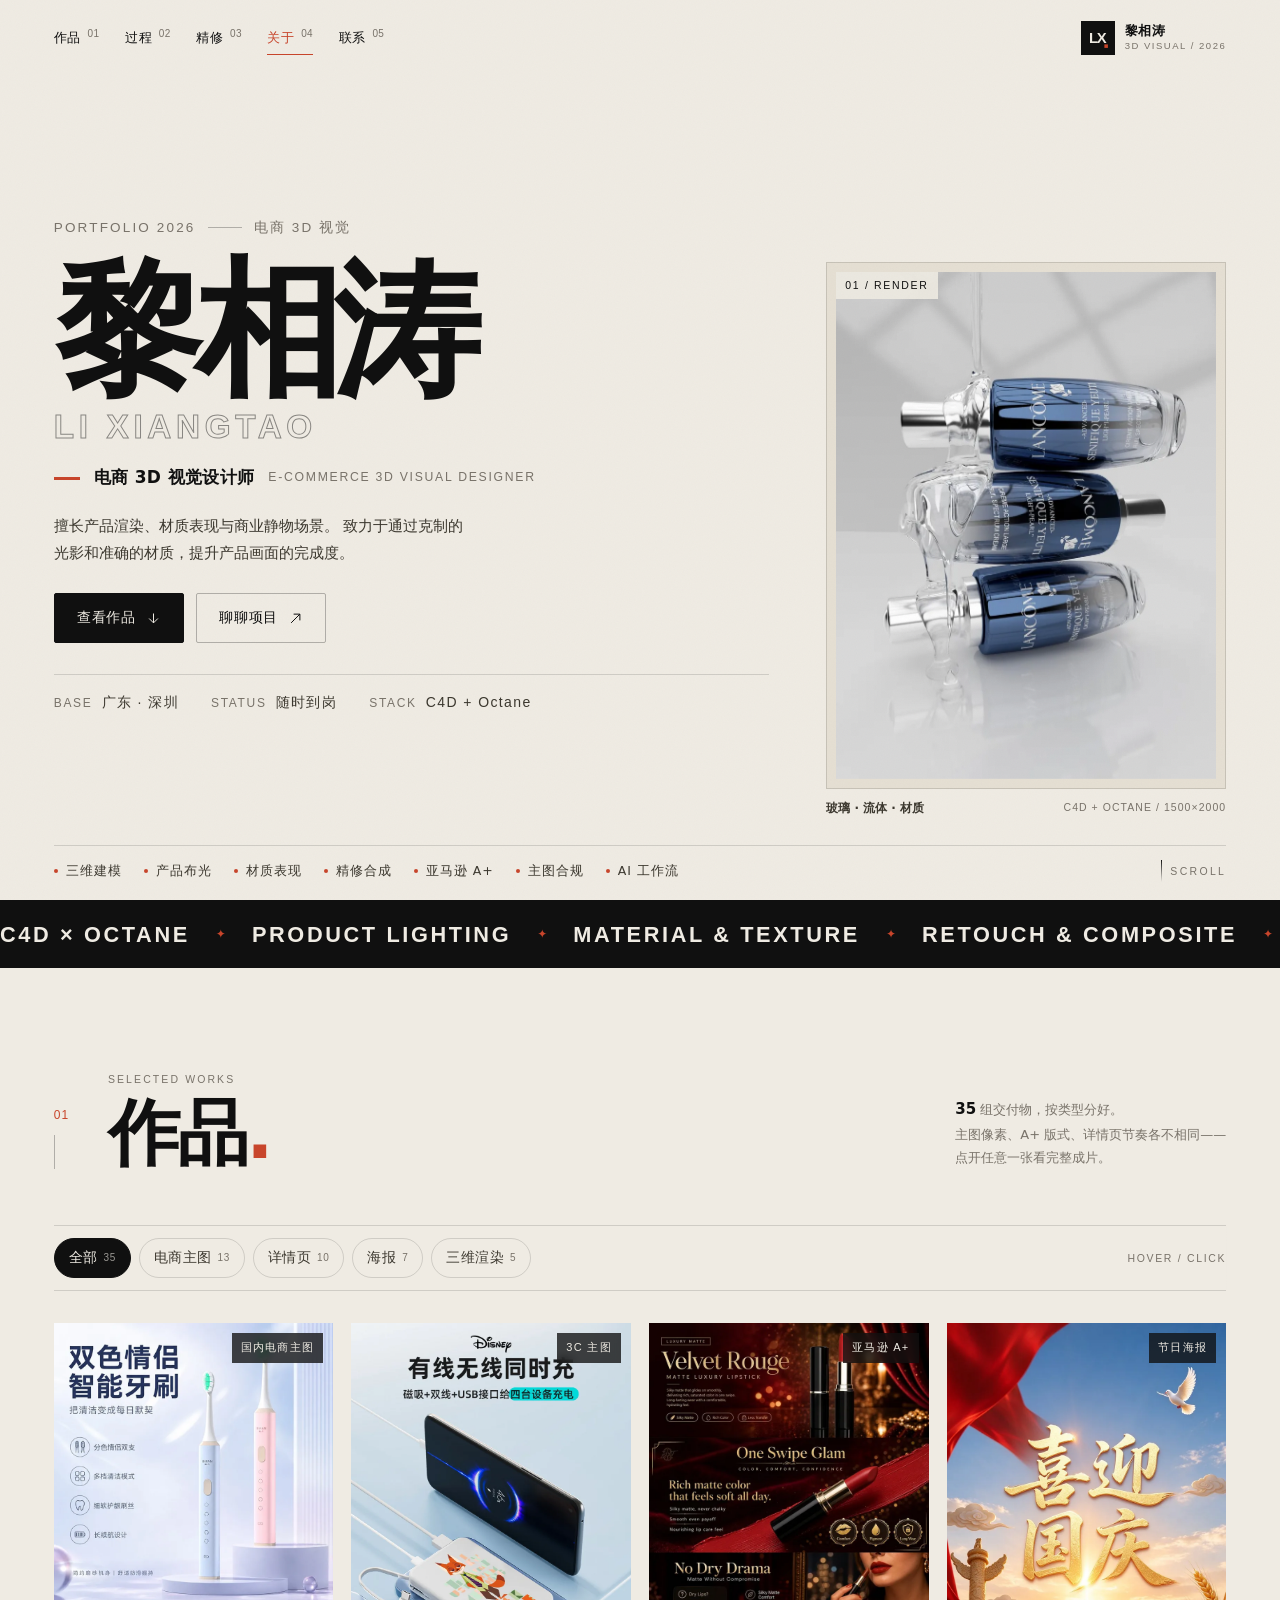
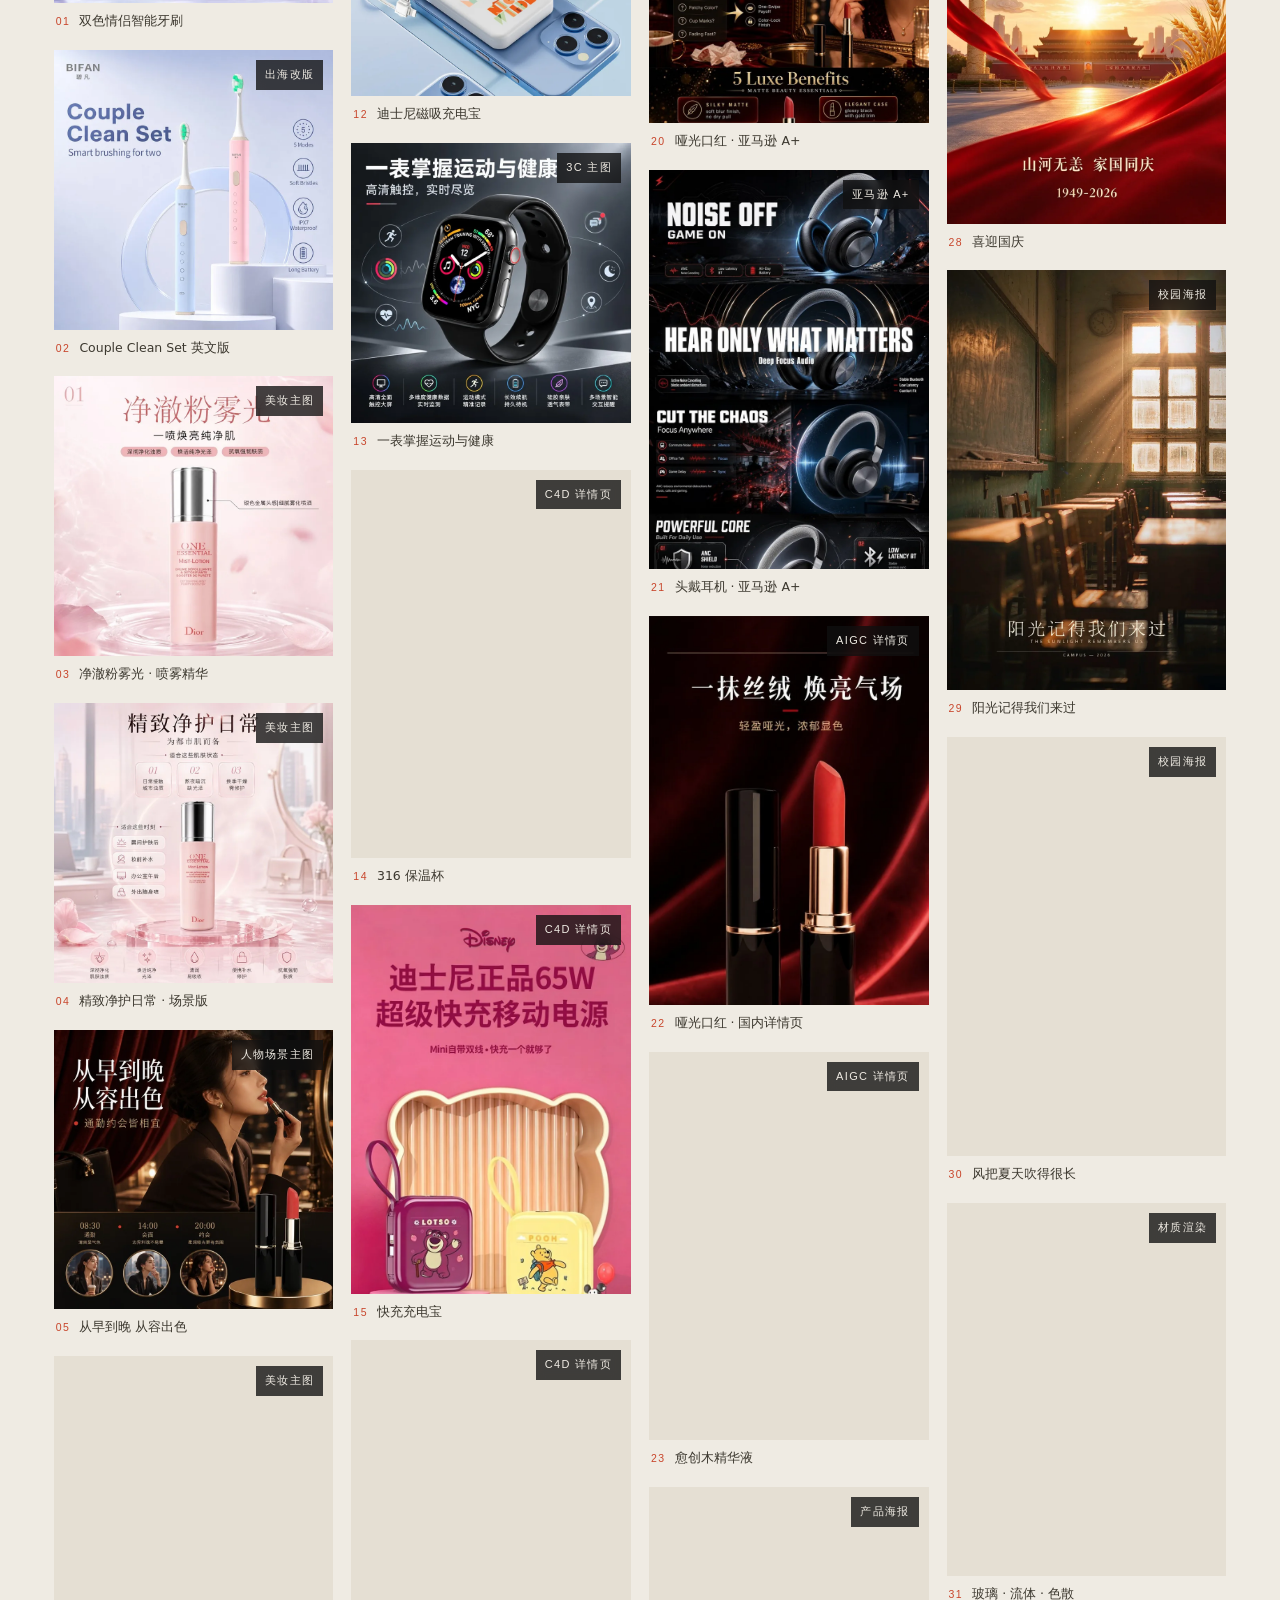
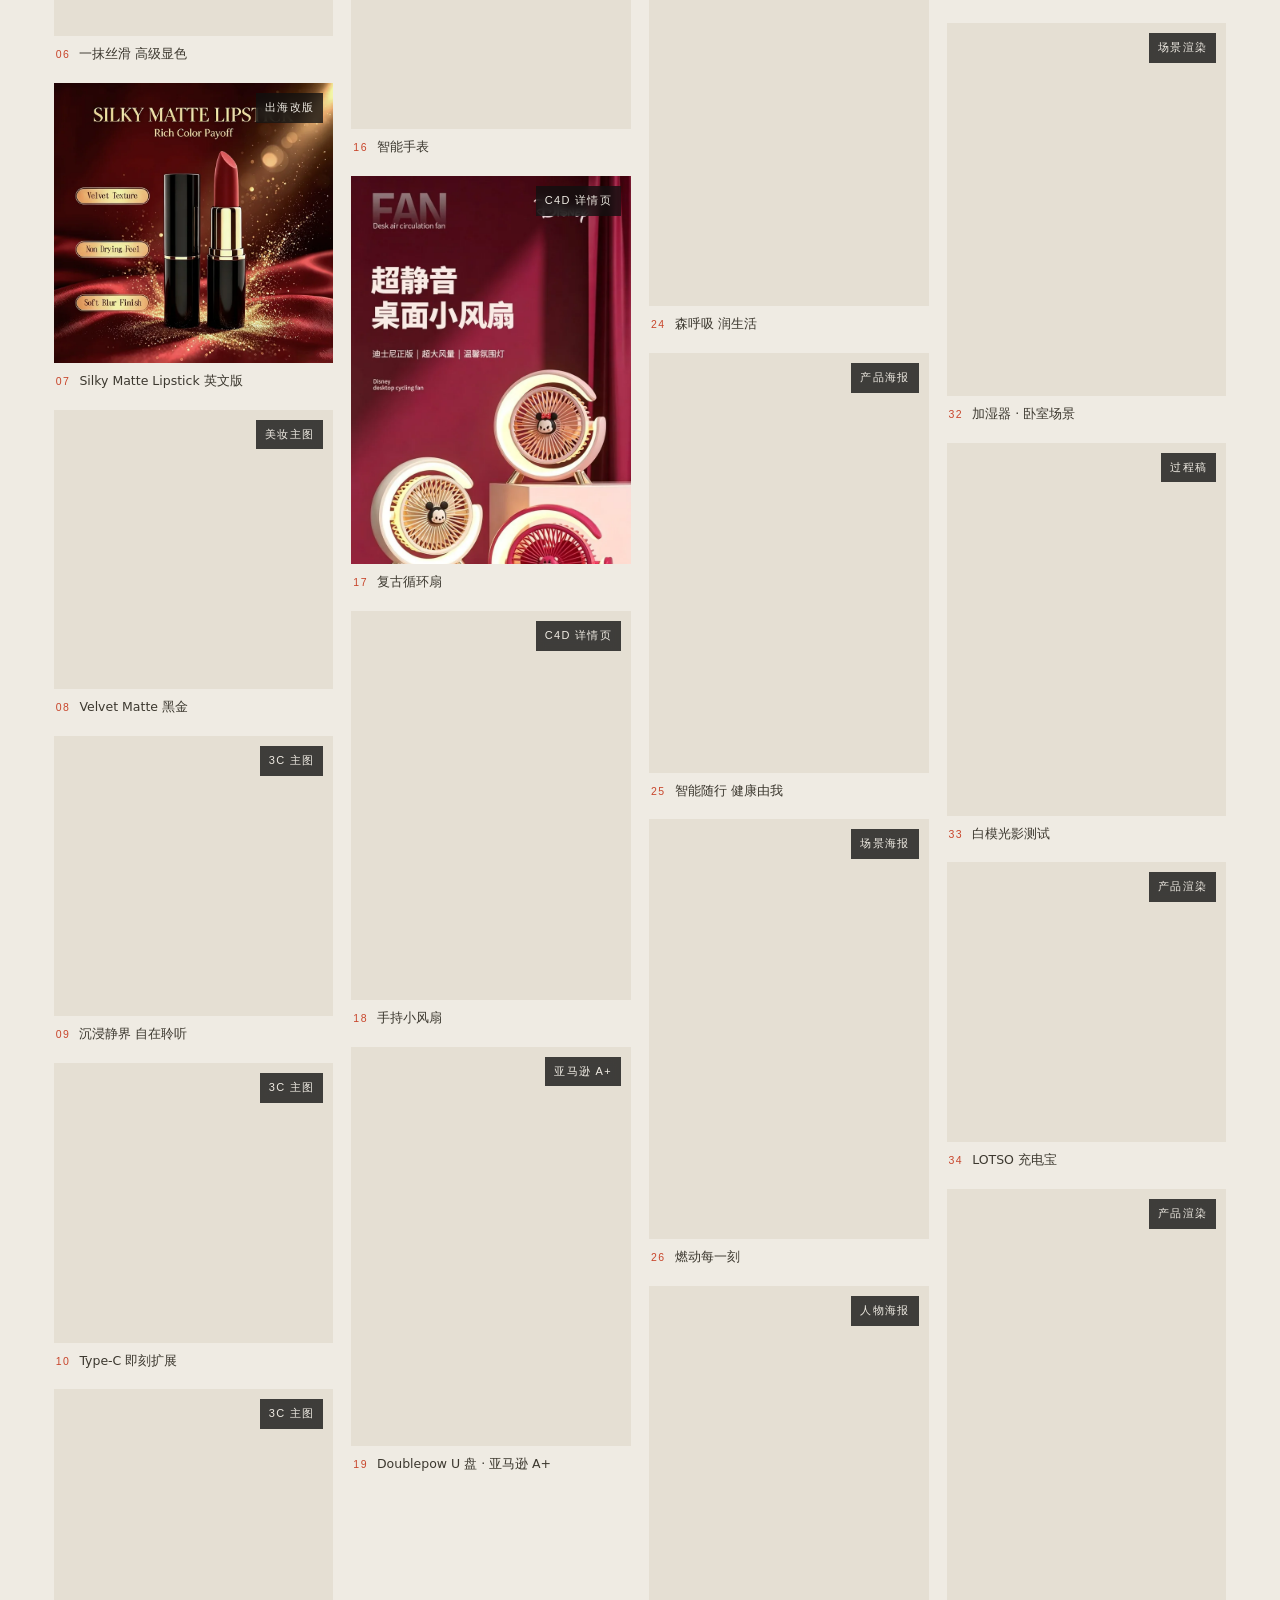
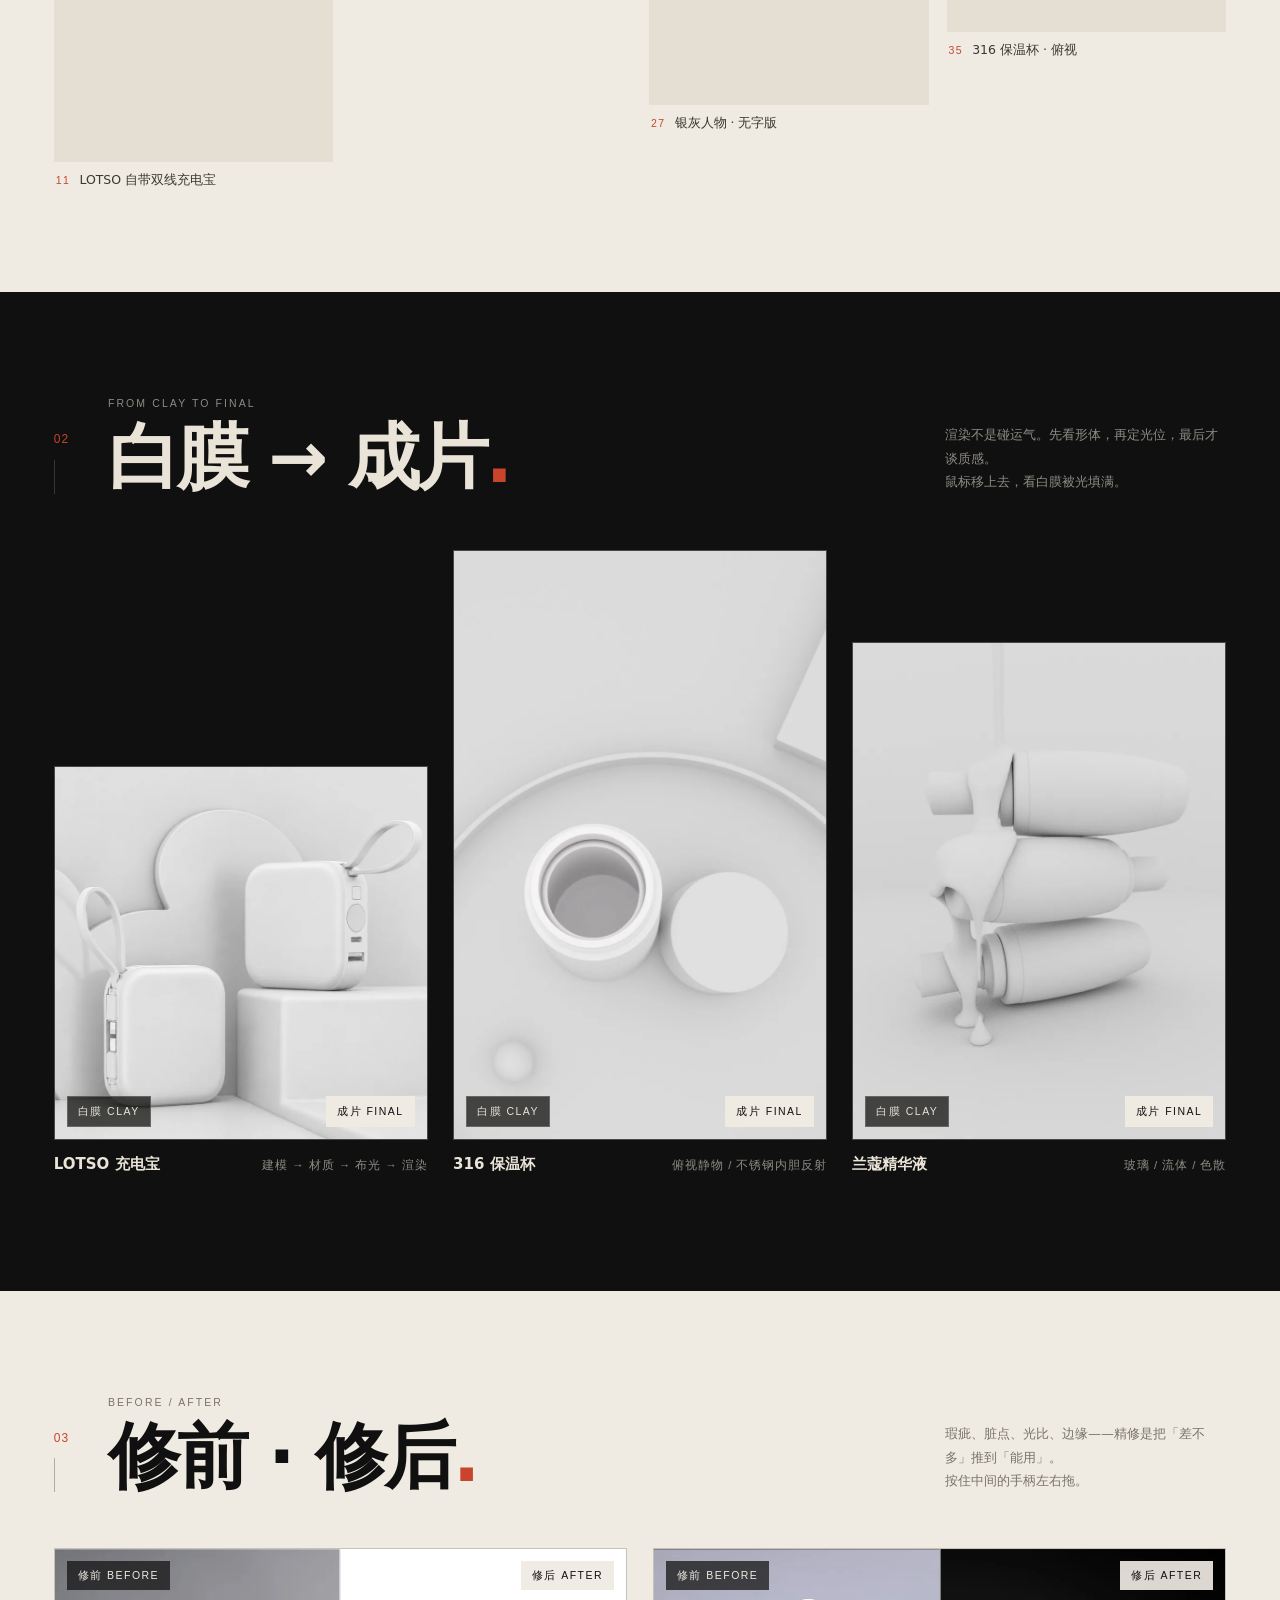
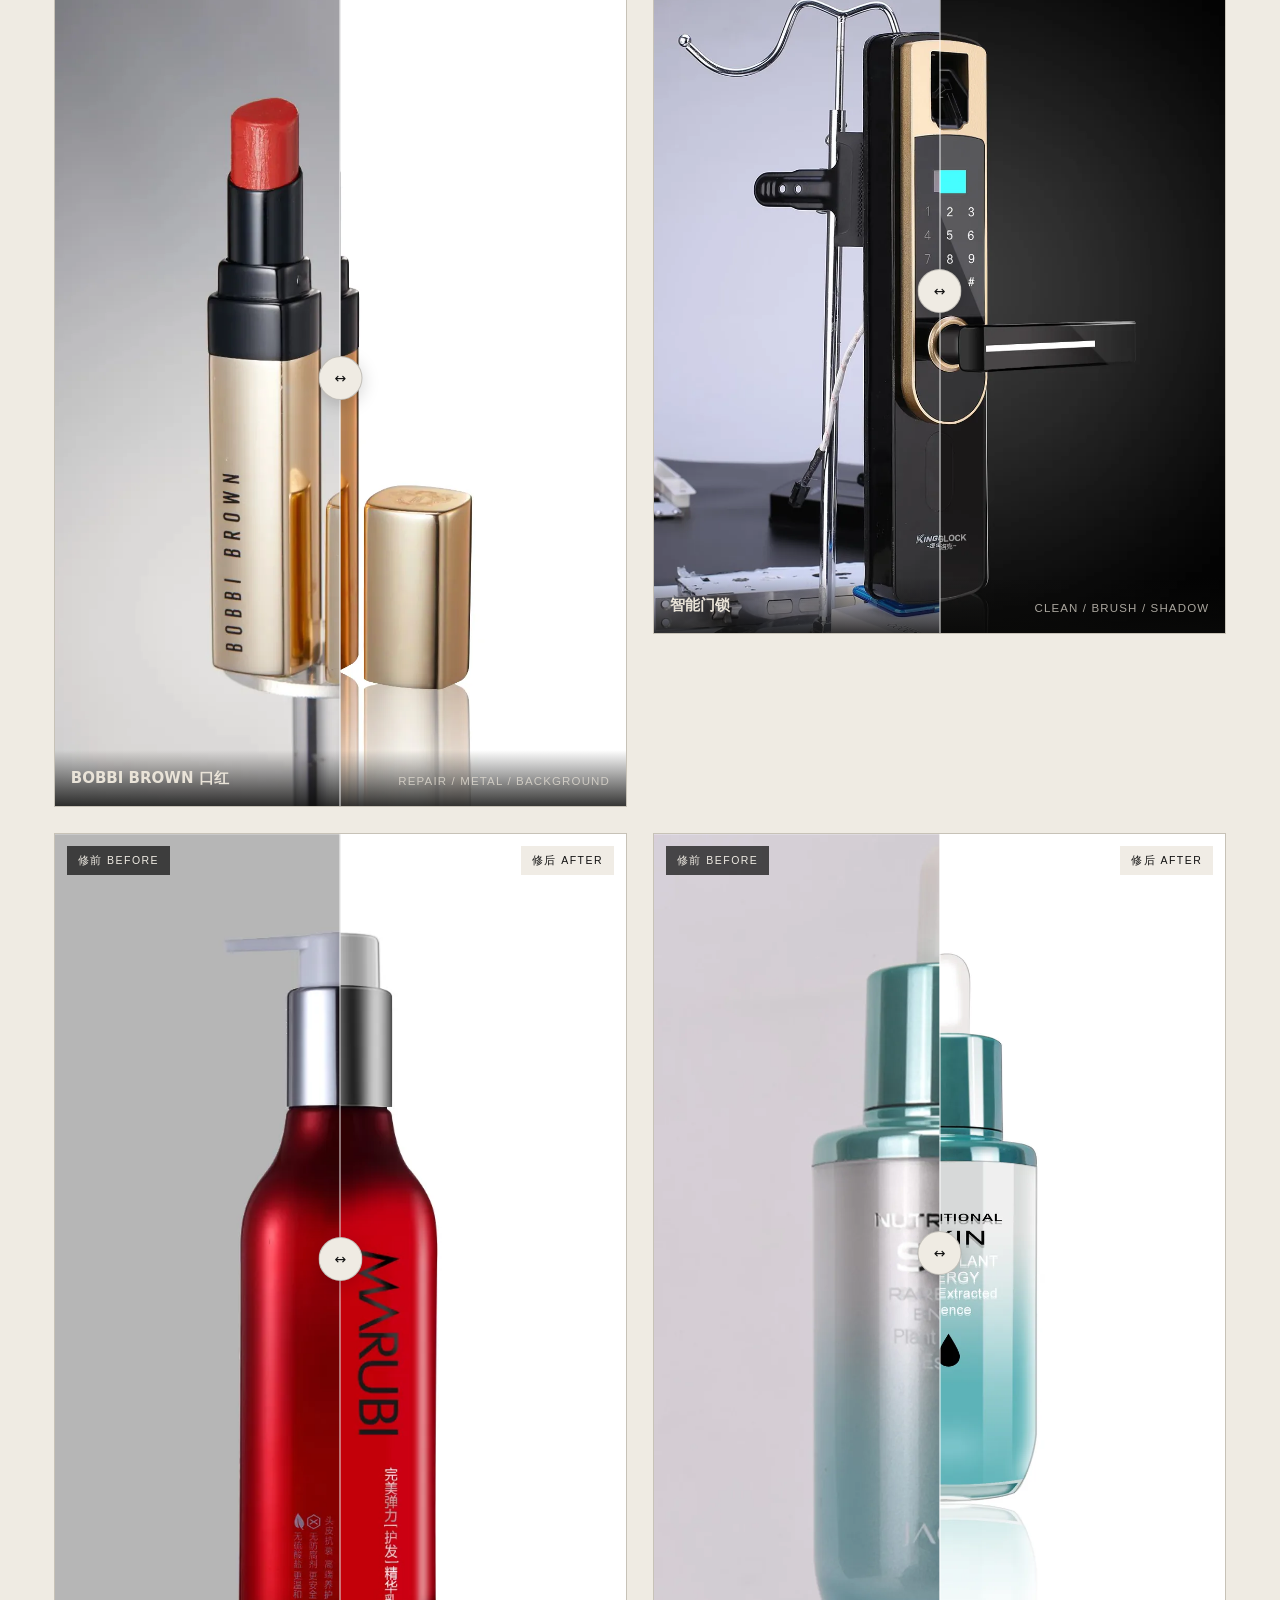
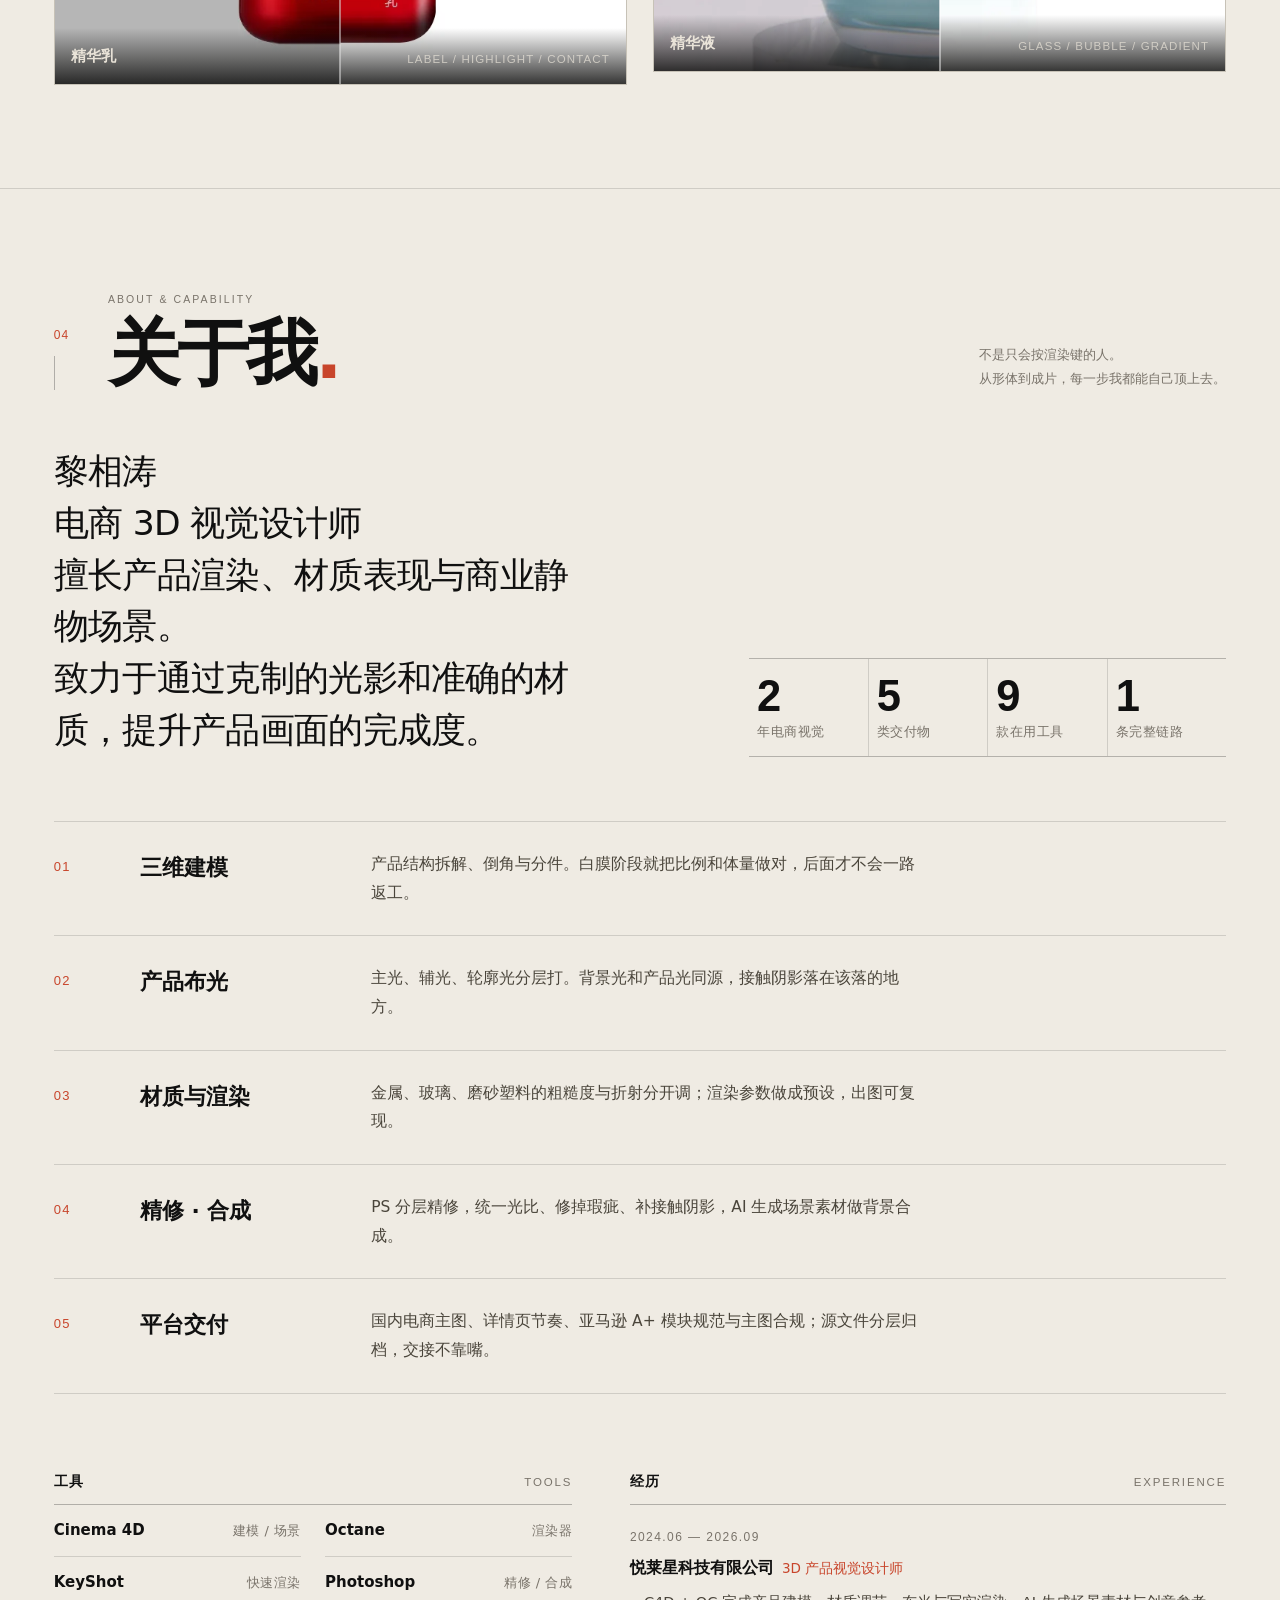
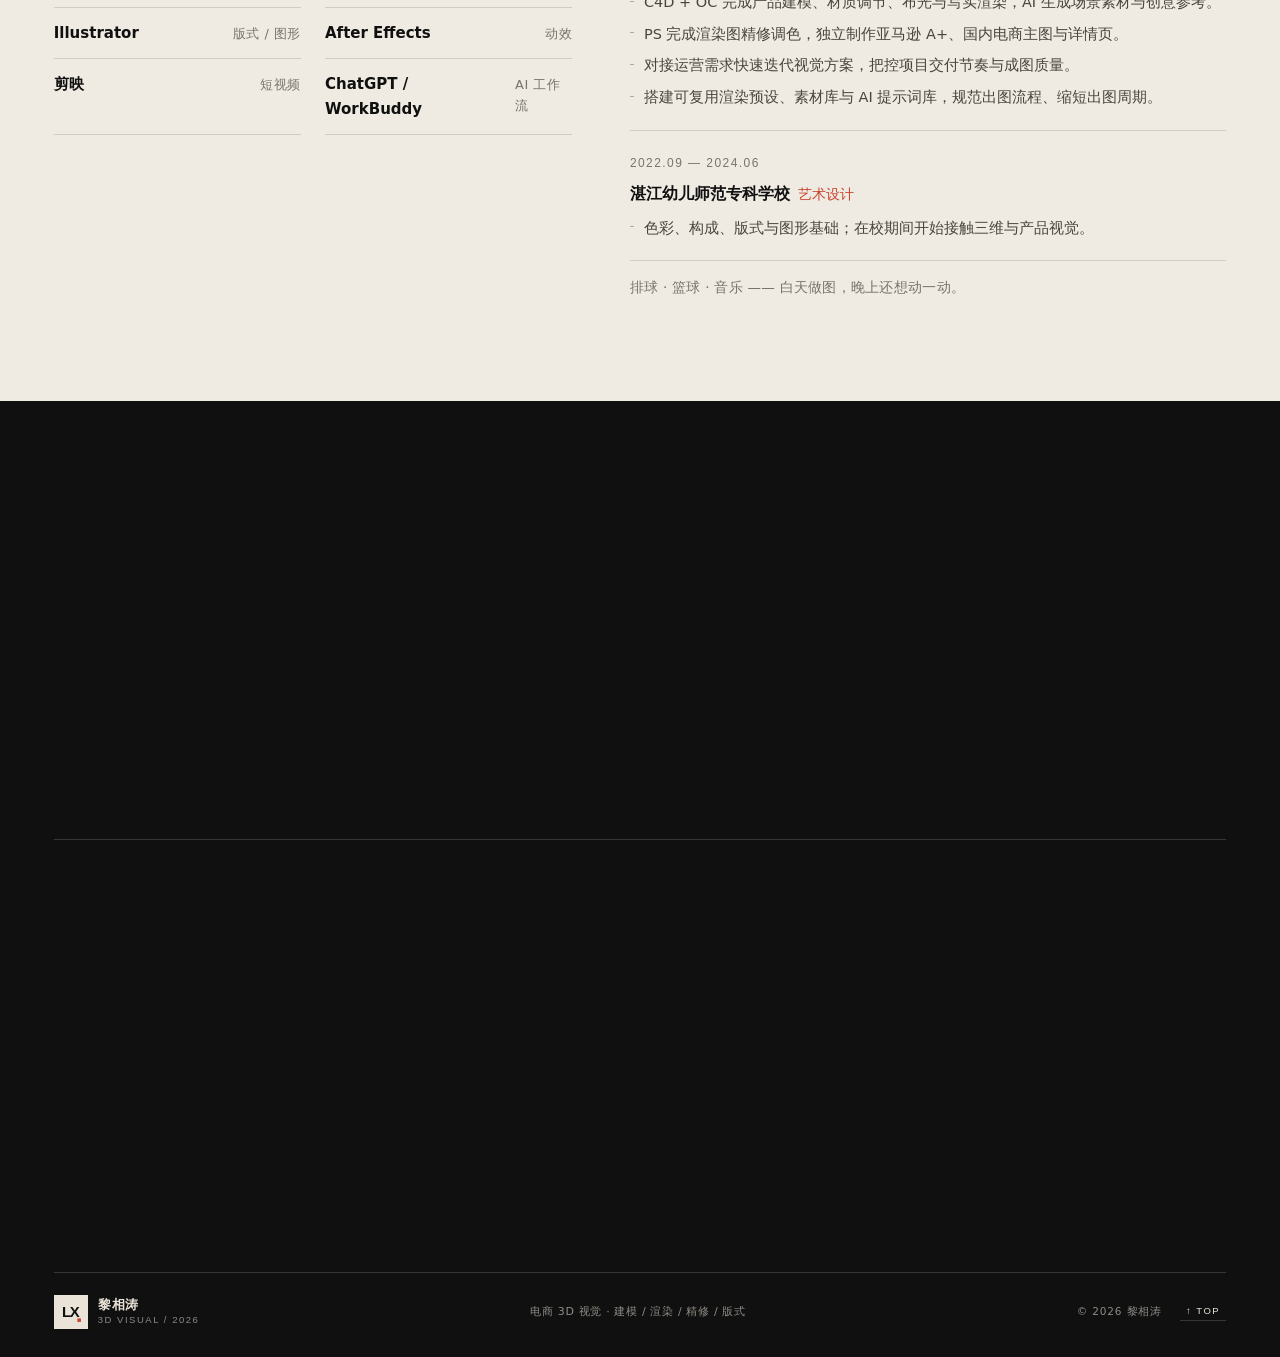
==== 网站制作/index.html @ 4a5f92aa "revert: 取消封面页，作品集回到站点根目录 - docs/works/* 还原为 docs 根（index.html + assets/css|js|img），删除封面 React 产物 - 导" ====
<!DOCTYPE html>
<html lang="zh-CN">
<head>
<meta charset="UTF-8">
<meta name="viewport" content="width=device-width, initial-scale=1">
<title>黎相涛 · 电商 3D 视觉设计师｜作品集 2026</title>
<meta name="description" content="黎相涛，电商 3D 视觉设计师。2 年电商视觉实操经验，C4D + Octane 建模、布光、材质、渲染，PS 精修合成，主图 / 详情页 / 亚马逊 A+ 全流程交付。">
<meta name="theme-color" content="#EFEBE3">
<meta property="og:title" content="黎相涛 · 电商 3D 视觉设计师">
<meta property="og:description" content="建模 · 布光 · 材质 · 渲染 · 精修 · 版式，一个人跑完整条链路。">
<meta property="og:type" content="website">
<link rel="icon" href="data:image/svg+xml,%3Csvg xmlns='http://www.w3.org/2000/svg' viewBox='0 0 64 64'%3E%3Crect width='64' height='64' fill='%23101010'/%3E%3Ctext x='32' y='43' font-family='Arial,sans-serif' font-size='27' font-weight='bold' fill='%23EFEBE3' text-anchor='middle' letter-spacing='-2'%3ELX%3C/text%3E%3Crect x='45' y='45' width='7' height='7' fill='%23C8452B'/%3E%3C/svg%3E">
<link rel="preload" as="image" href="assets/img/render-lancome.webp" fetchpriority="high">
<link rel="stylesheet" href="assets/css/style.css?v=8">
</head>
<body>

<!-- 载入 -->
<div class="loader" id="loader" aria-hidden="true">
  <div class="loader__inner">
    <span class="loader__name">黎相涛<span class="dot">.</span></span>
    <span class="loader__num" id="loaderNum">00</span>
  </div>
  <div class="loader__bar"><i id="loaderBar"></i></div>
</div>

<div class="grain" aria-hidden="true"></div>
<div class="progress" aria-hidden="true"><i id="progressBar"></i></div>
<div class="cursor" id="cursor" aria-hidden="true">
  <div class="cursor__ring" id="cursorRing"><span class="cursor__label" id="cursorLabel"></span></div>
  <div class="cursor__dot" id="cursorDot"></div>
</div>

<a class="skip" href="#works">跳到作品</a>

<!-- 页头：左导航，右 Logo -->
<header class="head" id="head">
  <nav class="head__nav" aria-label="主导航">
    <a href="#works" data-nav>作品 <sup>01</sup></a>
    <a href="#process" data-nav>过程 <sup>02</sup></a>
    <a href="#retouch" data-nav>精修 <sup>03</sup></a>
    <a href="#about" data-nav>关于 <sup>04</sup></a>
    <a href="#contact" data-nav>联系 <sup>05</sup></a>
  </nav>

  <a class="logo" href="#top" aria-label="黎相涛 作品集 首页">
    <span class="logo__mark" aria-hidden="true">
      <svg viewBox="0 0 48 48" role="img"><rect width="48" height="48" fill="currentColor"/><text x="23" y="31" text-anchor="middle" font-family="Bahnschrift, 'Arial Narrow', Arial, sans-serif" font-size="21" font-weight="700" letter-spacing="-1.6" fill="#EFEBE3">LX</text><rect x="33" y="33" width="5" height="5" fill="#C8452B"/></svg>
    </span>
    <span class="logo__txt">
      <b>黎相涛</b>
      <i>3D VISUAL / 2026</i>
    </span>
  </a>
</header>

<main id="top">

  <!-- ============ 首屏 · 个人介绍 ============ -->
  <section class="hero" id="hero">
    <div class="hero__grid">
      <div class="hero__copy">
        <p class="eyebrow">Portfolio 2026 <span class="eyebrow__sep"></span> 电商 3D 视觉</p>

        <h1 class="hero__name">
          <span class="hero__name-cn">黎相涛</span>
          <span class="hero__name-en">LI&nbsp;XIANGTAO</span>
        </h1>

        <p class="hero__role">
          电商 3D 视觉设计师
          <span>E-COMMERCE 3D VISUAL DESIGNER</span>
        </p>

        <p class="hero__lede">
          擅长产品渲染、材质表现与商业静物场景。
          致力于通过克制的光影和准确的材质，提升产品画面的完成度。
        </p>

        <div class="hero__acts">
          <a class="btn btn--solid" href="#works" data-cursor="SCROLL">
            <span>查看作品</span>
            <svg viewBox="0 0 24 24" aria-hidden="true"><path d="M12 4v15M5 12l7 7 7-7" fill="none" stroke="currentColor" stroke-width="1.6"/></svg>
          </a>
          <a class="btn btn--line" href="#contact" data-cursor="TALK">
            <span>聊聊项目</span>
            <svg viewBox="0 0 24 24" aria-hidden="true"><path d="M5 19L19 5M9 5h10v10" fill="none" stroke="currentColor" stroke-width="1.6"/></svg>
          </a>
        </div>

        <ul class="hero__meta">
          <li><i>BASE</i> 广东 · 深圳</li>
          <li><i>STATUS</i> 随时到岗</li>
          <li><i>STACK</i> C4D + Octane</li>
        </ul>
      </div>

      <figure class="hero__media" data-cursor="3D">
        <div class="hero__frame">
          <img src="assets/img/render-lancome.webp" alt="兰蔻精华液玻璃材质渲染，三瓶横置与流体介质" width="825" height="1100" fetchpriority="high" decoding="async">
          <span class="hero__frame-no">01 / RENDER</span>
        </div>
        <figcaption>
          <b>玻璃 · 流体 · 材质</b>
          <span>C4D + OCTANE / 1500×2000</span>
        </figcaption>
      </figure>
    </div>

    <div class="hero__strip">
      <div class="hero__strip-inner">
        <span>三维建模</span><span>产品布光</span><span>材质表现</span><span>精修合成</span><span>亚马逊 A+</span><span>主图合规</span><span>AI 工作流</span>
      </div>
      <div class="scroll-cue"><i></i>SCROLL</div>
    </div>
  </section>

  <!-- 跑马灯 -->
  <div class="marquee" aria-hidden="true">
    <div class="marquee__track">
      <span>C4D × OCTANE</span><b>✦</b><span>PRODUCT LIGHTING</span><b>✦</b><span>MATERIAL &amp; TEXTURE</span><b>✦</b><span>RETOUCH &amp; COMPOSITE</span><b>✦</b><span>AMAZON A+</span><b>✦</b><span>3D VISUAL DESIGN</span><b>✦</b>
      <span>C4D × OCTANE</span><b>✦</b><span>PRODUCT LIGHTING</span><b>✦</b><span>MATERIAL &amp; TEXTURE</span><b>✦</b><span>RETOUCH &amp; COMPOSITE</span><b>✦</b><span>AMAZON A+</span><b>✦</b><span>3D VISUAL DESIGN</span><b>✦</b>
    </div>
  </div>

  <!-- ============ 01 作品 ============ -->
  <section class="works" id="works">
    <header class="sec-head">
      <div class="sec-head__no" data-reveal>01</div>
      <div class="sec-head__main" data-reveal>
        <p class="sec-head__en">SELECTED WORKS</p>
        <h2>作品<span class="accent">.</span></h2>
      </div>
      <p class="sec-head__note" data-reveal>
        <b id="workTotal">35</b> 组交付物，按类型分好。<br>
        主图像素、A+ 版式、详情页节奏各不相同——<br>
        点开任意一张看完整成片。
      </p>
    </header>

    <div class="filters" id="filters" role="group" aria-label="作品分类">
      <button class="filter is-on" data-filter="all" aria-pressed="true">全部 <sup>35</sup></button>
      <button class="filter" data-filter="keyvisual" aria-pressed="false">电商主图 <sup>13</sup></button>
      <button class="filter" data-filter="detail" aria-pressed="false">详情页 <sup>10</sup></button>
      <button class="filter" data-filter="poster" aria-pressed="false">海报 <sup>7</sup></button>
      <button class="filter" data-filter="render" aria-pressed="false">三维渲染 <sup>5</sup></button>
      <span class="filters__hint">HOVER / CLICK</span>
    </div>

    <div class="works__grid" id="worksGrid"></div>
  </section>

  <!-- ============ 02 白膜 → 成片 ============ -->
  <section class="process" id="process">
    <header class="sec-head sec-head--dark">
      <div class="sec-head__no" data-reveal>02</div>
      <div class="sec-head__main" data-reveal>
        <p class="sec-head__en">FROM CLAY TO FINAL</p>
        <h2>白膜 → 成片<span class="accent">.</span></h2>
      </div>
      <p class="sec-head__note" data-reveal>
        渲染不是碰运气。先看形体，再定光位，最后才谈质感。<br>
        鼠标移上去，看白膜被光填满。
      </p>
    </header>

    <div class="pairs" id="pairs">
      <article class="pair" data-pair>
        <div class="pair__frame">
          <img class="pair__base" src="assets/img/wire-powerbank.webp" alt="LOTSO 充电宝白膜渲染" loading="lazy">
          <div class="pair__top"><img src="assets/img/render-powerbank.webp" alt="LOTSO 充电宝最终渲染" loading="lazy"></div>
          <span class="pair__badge pair__badge--l">白膜 CLAY</span>
          <span class="pair__badge pair__badge--r">成片 FINAL</span>
        </div>
        <div class="pair__meta">
          <h3>LOTSO 充电宝</h3>
          <p>建模 → 材质 → 布光 → 渲染</p>
        </div>
      </article>

      <article class="pair" data-pair>
        <div class="pair__frame">
          <img class="pair__base" src="assets/img/wire-thermos.webp" alt="316 保温杯白膜渲染" loading="lazy">
          <div class="pair__top"><img src="assets/img/render-thermos.webp" alt="316 保温杯最终渲染" loading="lazy"></div>
          <span class="pair__badge pair__badge--l">白膜 CLAY</span>
          <span class="pair__badge pair__badge--r">成片 FINAL</span>
        </div>
        <div class="pair__meta">
          <h3>316 保温杯</h3>
          <p>俯视静物 / 不锈钢内胆反射</p>
        </div>
      </article>

      <article class="pair" data-pair>
        <div class="pair__frame">
          <img class="pair__base" src="assets/img/wire-lancome.webp" alt="兰蔻精华液白膜渲染" loading="lazy">
          <div class="pair__top"><img src="assets/img/render-lancome.webp" alt="兰蔻精华液最终渲染" loading="lazy"></div>
          <span class="pair__badge pair__badge--l">白膜 CLAY</span>
          <span class="pair__badge pair__badge--r">成片 FINAL</span>
        </div>
        <div class="pair__meta">
          <h3>兰蔻精华液</h3>
          <p>玻璃 / 流体 / 色散</p>
        </div>
      </article>
    </div>
  </section>

  <!-- ============ 03 修前修后 ============ -->
  <section class="retouch" id="retouch">
    <header class="sec-head">
      <div class="sec-head__no" data-reveal>03</div>
      <div class="sec-head__main" data-reveal>
        <p class="sec-head__en">BEFORE / AFTER</p>
        <h2>修前 · 修后<span class="accent">.</span></h2>
      </div>
      <p class="sec-head__note" data-reveal>
        瑕疵、脏点、光比、边缘——精修是把「差不多」推到「能用」。<br>
        按住中间的手柄左右拖。
      </p>
    </header>

    <div class="retouch__grid" id="retouchGrid"></div>
  </section>

  <!-- ============ 04 关于 / 能力 ============ -->
  <section class="about" id="about">
    <header class="sec-head">
      <div class="sec-head__no" data-reveal>04</div>
      <div class="sec-head__main" data-reveal>
        <p class="sec-head__en">ABOUT &amp; CAPABILITY</p>
        <h2>关于我<span class="accent">.</span></h2>
      </div>
      <p class="sec-head__note" data-reveal>
        不是只会按渲染键的人。<br>
        从形体到成片，每一步我都能自己顶上去。
      </p>
    </header>

    <div class="about__top">
      <p class="about__statement" data-reveal>
        黎相涛<br>
        电商 3D 视觉设计师<br>
        擅长产品渲染、材质表现与商业静物场景。<br>
        致力于通过克制的光影和准确的材质，提升产品画面的完成度。
      </p>
      <div class="about__stats" data-reveal>
        <div><b>2</b><span>年电商视觉</span></div>
        <div><b>5</b><span>类交付物</span></div>
        <div><b>9</b><span>款在用工具</span></div>
        <div><b>1</b><span>条完整链路</span></div>
      </div>
    </div>

    <ol class="caps" id="caps">
      <li data-reveal>
        <span class="caps__no">01</span>
        <h3>三维建模</h3>
        <p>产品结构拆解、倒角与分件。白膜阶段就把比例和体量做对，后面才不会一路返工。</p>
      </li>
      <li data-reveal>
        <span class="caps__no">02</span>
        <h3>产品布光</h3>
        <p>主光、辅光、轮廓光分层打。背景光和产品光同源，接触阴影落在该落的地方。</p>
      </li>
      <li data-reveal>
        <span class="caps__no">03</span>
        <h3>材质与渲染</h3>
        <p>金属、玻璃、磨砂塑料的粗糙度与折射分开调；渲染参数做成预设，出图可复现。</p>
      </li>
      <li data-reveal>
        <span class="caps__no">04</span>
        <h3>精修 · 合成</h3>
        <p>PS 分层精修，统一光比、修掉瑕疵、补接触阴影，AI 生成场景素材做背景合成。</p>
      </li>
      <li data-reveal>
        <span class="caps__no">05</span>
        <h3>平台交付</h3>
        <p>国内电商主图、详情页节奏、亚马逊 A+ 模块规范与主图合规；源文件分层归档，交接不靠嘴。</p>
      </li>
    </ol>

    <div class="about__bottom">
      <div class="tools" data-reveal>
        <h3 class="mini-head">工具 <span>TOOLS</span></h3>
        <ul class="tools__list">
          <li><b>Cinema 4D</b><i>建模 / 场景</i></li>
          <li><b>Octane</b><i>渲染器</i></li>
          <li><b>KeyShot</b><i>快速渲染</i></li>
          <li><b>Photoshop</b><i>精修 / 合成</i></li>
          <li><b>Illustrator</b><i>版式 / 图形</i></li>
          <li><b>After Effects</b><i>动效</i></li>
          <li><b>剪映</b><i>短视频</i></li>
          <li><b>ChatGPT / WorkBuddy</b><i>AI 工作流</i></li>
        </ul>
      </div>

      <div class="cv" data-reveal>
        <h3 class="mini-head">经历 <span>EXPERIENCE</span></h3>
        <div class="cv__item">
          <span class="cv__date">2024.06 — 2026.09</span>
          <h4>悦莱星科技有限公司 <i>3D 产品视觉设计师</i></h4>
          <ul>
            <li>C4D + OC 完成产品建模、材质调节、布光与写实渲染，AI 生成场景素材与创意参考。</li>
            <li>PS 完成渲染图精修调色，独立制作亚马逊 A+、国内电商主图与详情页。</li>
            <li>对接运营需求快速迭代视觉方案，把控项目交付节奏与成图质量。</li>
            <li>搭建可复用渲染预设、素材库与 AI 提示词库，规范出图流程、缩短出图周期。</li>
          </ul>
        </div>
        <div class="cv__item">
          <span class="cv__date">2022.09 — 2024.06</span>
          <h4>湛江幼儿师范专科学校 <i>艺术设计</i></h4>
          <ul>
            <li>色彩、构成、版式与图形基础；在校期间开始接触三维与产品视觉。</li>
          </ul>
        </div>
        <p class="cv__hobby">排球 · 篮球 · 音乐 —— 白天做图，晚上还想动一动。</p>
      </div>
    </div>
  </section>

  <!-- ============ 05 联系 ============ -->
  <section class="contact" id="contact">
    <div class="contact__head">
      <p class="eyebrow eyebrow--dark" data-reveal>Contact 2026 <span class="eyebrow__sep"></span> 深圳 · 随时到岗</p>
      <h2 data-reveal>需要产品视觉？<br><em>聊聊 3D 渲染。</em></h2>
      <p class="contact__lede" data-reveal>
        可独立完成电商视觉项目：产品建模、3D 渲染、主图 / 详情页、亚马逊 A+ 页面与后期精修，能够独立负责渲染全流程。
      </p>
    </div>

    <ul class="contact__list">
      <li data-reveal>
        <span class="contact__k">电话 / TEL</span>
        <a class="contact__v" href="tel:+8617520066341" data-cursor="CALL">175 2006 6341</a>
        <button class="copy" data-copy="17520066341" aria-label="复制电话号码">复制</button>
      </li>
      <li data-reveal>
        <span class="contact__k">邮箱 / EMAIL</span>
        <a class="contact__v" href="mailto:3215334230@qq.com" data-cursor="MAIL">3215334230@qq.com</a>
        <button class="copy" data-copy="3215334230@qq.com" aria-label="复制邮箱">复制</button>
      </li>
      <li data-reveal>
        <span class="contact__k">城市 / BASE</span>
        <span class="contact__v">广东 · 深圳</span>
        <span class="copy copy--ghost">可远程</span>
      </li>
      <li data-reveal>
        <span class="contact__k">简历 / CV</span>
        <a class="contact__v" href="assets/img/resume.webp" data-resume>查看完整简历 ↗</a>
        <span class="copy copy--ghost">PDF 版可发</span>
      </li>
    </ul>

    <footer class="foot">
      <a class="logo logo--foot" href="#top" aria-label="回到顶部">
        <span class="logo__mark" aria-hidden="true">
          <svg viewBox="0 0 48 48" role="img"><rect width="48" height="48" fill="currentColor"/><text x="23" y="31" text-anchor="middle" font-family="Bahnschrift, 'Arial Narrow', Arial, sans-serif" font-size="21" font-weight="700" letter-spacing="-1.6" fill="#EFEBE3">LX</text><rect x="33" y="33" width="5" height="5" fill="#C8452B"/></svg>
        </span>
        <span class="logo__txt"><b>黎相涛</b><i>3D VISUAL / 2026</i></span>
      </a>
      <p class="foot__mid">电商 3D 视觉 · 建模 / 渲染 / 精修 / 版式</p>
      <div class="foot__right">
        <span>© 2026 黎相涛</span>
        <button class="to-top" id="toTop" aria-label="回到顶部">↑ TOP</button>
      </div>
    </footer>
  </section>
</main>

<!-- 灯箱 -->
<div class="lb" id="lb" role="dialog" aria-modal="true" aria-labelledby="lbTitle" aria-hidden="true">
  <div class="lb__bar">
    <span class="lb__count"><b id="lbIndex">01</b> / <i id="lbTotal">35</i></span>
    <div class="lb__title"><h3 id="lbTitle">作品</h3><p id="lbTag"></p></div>
    <button class="lb__close" id="lbClose" aria-label="关闭">关闭 <span>ESC</span></button>
  </div>
  <div class="lb__stage" id="lbStage">
    <button class="lb__nav lb__nav--prev" id="lbPrev" aria-label="上一张">←</button>
    <figure class="lb__fig">
      <img id="lbImg" src="" alt="">
      <figcaption id="lbDesc"></figcaption>
    </figure>
    <button class="lb__nav lb__nav--next" id="lbNext" aria-label="下一张">→</button>
  </div>
</div>

<div class="toast" id="toast" role="status" aria-live="polite"></div>

<div class="lb lb--tall" id="resumeLb" role="dialog" aria-modal="true" aria-label="完整简历" aria-hidden="true">
  <div class="lb__bar">
    <span class="lb__count">RESUME / CV</span>
    <div class="lb__title"><h3>黎相涛 · 完整简历</h3><p>3D VISUAL ARTIST</p></div>
    <button class="lb__close" id="resumeClose" aria-label="关闭简历">关闭 <span>ESC</span></button>
  </div>
  <div class="lb__stage" id="resumeStage">
    <figure class="lb__fig">
      <img id="resumeImg" src="assets/img/resume.webp" alt="黎相涛完整简历">
    </figure>
  </div>
</div>

<noscript><p style="padding:32px;font-family:sans-serif">这个作品集需要开启 JavaScript 才能浏览作品，图片都在 assets/img 里可以直接打开。</p></noscript>

<script src="assets/js/main.js?v=9"></script>
</body>
</html>
---- 网站制作/assets/css/style.css ----
/* =========================================================
   黎相涛 · 作品集 2026
   ========================================================= */

:root{
  --paper:#EFEBE3;
  --paper-2:#E5DFD3;
  --paper-3:#DAD3C5;
  --ink:#101010;
  --ink-2:#1B1B19;
  --ink-3:#26251F;
  --muted:#79736A;
  --line:rgba(16,16,16,.14);
  --line-strong:rgba(16,16,16,.28);
  --accent:#C8452B;
  --on-ink:#E9E3D8;
  --on-ink-muted:rgba(233,227,216,.58);
  --on-ink-line:rgba(233,227,216,.18);

  --sans:"PingFang SC","HarmonyOS Sans SC","Microsoft YaHei","Source Han Sans SC",system-ui,-apple-system,"Segoe UI",sans-serif;
  --disp:"Bahnschrift","DIN Alternate","Helvetica Neue",Arial,"PingFang SC","Microsoft YaHei",sans-serif;
  --serif:"Georgia","Times New Roman","Songti SC",serif;

  --pad:clamp(18px,4.2vw,72px);
  --head-h:76px;
  --ease:cubic-bezier(.16,1,.3,1);
}

*,*::before,*::after{box-sizing:border-box}
html{-webkit-text-size-adjust:100%}
html:focus-within{scroll-behavior:smooth}
section[id],main[id]{scroll-margin-top:calc(var(--head-h) + 10px)}
body{
  margin:0;
  background:var(--paper);
  color:var(--ink);
  font-family:var(--sans);
  font-size:16px;
  line-height:1.62;
  -webkit-font-smoothing:antialiased;
  overflow-x:hidden;
}
body.is-locked{overflow:hidden}
img{max-width:100%;display:block}
a{color:inherit;text-decoration:none}
button{font:inherit;color:inherit;background:none;border:0;cursor:pointer}
ul,ol{margin:0;padding:0;list-style:none}
h1,h2,h3,h4,p{margin:0}
sup{font-size:.55em;vertical-align:super;letter-spacing:.04em}
::selection{background:var(--accent);color:#fff}
:focus-visible{outline:2px solid var(--accent);outline-offset:3px}

.skip{
  position:fixed;left:12px;top:-80px;z-index:200;
  background:var(--ink);color:var(--paper);padding:10px 16px;border-radius:2px;font-size:13px;
  transition:top .2s;
}
.skip:focus{top:12px}

/* 颗粒 / 进度 */
.grain{
  position:fixed;inset:0;z-index:90;pointer-events:none;opacity:.035;mix-blend-mode:multiply;
  background-image:url("data:image/svg+xml,%3Csvg xmlns='http://www.w3.org/2000/svg' width='160' height='160'%3E%3Cfilter id='n'%3E%3CfeTurbulence type='fractalNoise' baseFrequency='.85' numOctaves='3' stitchTiles='stitch'/%3E%3C/filter%3E%3Crect width='160' height='160' filter='url(%23n)'/%3E%3C/svg%3E");
}
.progress{position:fixed;left:0;top:0;right:0;height:2px;z-index:120;pointer-events:none}
.progress i{display:block;height:100%;background:var(--accent);transform:scaleX(0);transform-origin:0 50%;will-change:transform}

/* 载入 */
.loader{
  position:fixed;inset:0;z-index:300;background:var(--ink);color:var(--paper);
  display:flex;flex-direction:column;justify-content:center;align-items:center;gap:28px;
  transition:transform .55s var(--ease),opacity .3s ease;
}
.loader.is-done{transform:translateY(-101%);opacity:0;pointer-events:none}
.loader__inner{display:flex;align-items:baseline;gap:18px;padding:0 24px}
.loader__name{font-size:clamp(28px,5vw,56px);font-weight:700;letter-spacing:-.03em}
.loader__name .dot{color:var(--accent)}
.loader__num{font-family:var(--disp);font-size:13px;letter-spacing:.2em;color:var(--on-ink-muted)}
.loader__bar{width:min(320px,60vw);height:1px;background:rgba(233,227,216,.2);overflow:hidden}
.loader__bar i{display:block;height:100%;background:var(--paper);transform:scaleX(0);transform-origin:0 50%;transition:transform .18s linear}

/* 自定义光标 */
.cursor{position:fixed;left:0;top:0;z-index:180;pointer-events:none;mix-blend-mode:normal;opacity:0;transition:opacity .3s}
.cursor.is-on{opacity:1}
.cursor__dot{
  position:absolute;width:5px;height:5px;border-radius:50%;background:var(--accent);
  transform:translate(-50%,-50%);
}
.cursor__ring{
  position:absolute;width:34px;height:34px;border:1px solid rgba(16,16,16,.45);border-radius:50%;
  transform:translate(-50%,-50%) scale(1);
  transition:width .35s var(--ease),height .35s var(--ease),background-color .35s,border-color .35s;
  display:flex;align-items:center;justify-content:center;
}
.cursor__label{
  font-family:var(--disp);font-size:9px;letter-spacing:.16em;text-transform:uppercase;
  color:var(--paper);opacity:0;transition:opacity .25s;white-space:nowrap;
}
.cursor.is-hover .cursor__ring{width:76px;height:76px;background:var(--ink);border-color:var(--ink)}
.cursor.is-hover .cursor__label{opacity:1}
.cursor.is-hover .cursor__dot{opacity:0}
.cursor.is-dark .cursor__ring{border-color:rgba(233,227,216,.5)}
.cursor.is-dark.is-hover .cursor__ring{background:var(--paper);border-color:var(--paper)}
.cursor.is-dark.is-hover .cursor__label{color:var(--ink)}
html.has-cursor,html.has-cursor a,html.has-cursor button{cursor:none}
html.has-cursor .ba{cursor:none}

/* ================= 页头 ================= */
.head{
  position:fixed;left:0;right:0;top:0;z-index:70;height:var(--head-h);
  display:flex;align-items:center;justify-content:space-between;gap:24px;
  padding:0 var(--pad);
  border-bottom:1px solid transparent;
  transition:background-color .4s,border-color .4s,backdrop-filter .4s;
}
.head.is-scrolled{
  background:rgba(239,235,227,.82);
  -webkit-backdrop-filter:blur(14px) saturate(1.2);
  backdrop-filter:blur(14px) saturate(1.2);
  border-bottom-color:var(--line);
}
.head.is-dark{
  background:rgba(10,10,9,.78);
  border-bottom-color:rgba(233,227,216,.14);
}
.head.is-dark .head__nav a{color:var(--on-ink)}
.head.is-dark .head__nav a sup{color:var(--on-ink-muted)}
.head.is-dark .head__nav a.is-active{color:var(--accent)}
.head.is-dark .logo__mark{color:var(--on-ink)}
.head.is-dark .logo__mark rect:first-child{fill:var(--on-ink)}
.head.is-dark .logo__mark text{fill:var(--ink)}
.head.is-dark .logo__txt b{color:var(--on-ink)}
.head.is-dark .logo__txt i{color:var(--on-ink-muted)}
.head__nav{display:flex;align-items:center;gap:clamp(14px,2vw,34px)}
.head__nav a{
  position:relative;font-size:13px;letter-spacing:.04em;padding:6px 0;color:var(--ink);
  transition:color .3s;
}
.head__nav a sup{color:var(--muted);font-family:var(--disp);font-size:10px;margin-left:2px}
.head__nav a::after{
  content:"";position:absolute;left:0;right:0;bottom:0;height:1px;background:var(--accent);
  transform:scaleX(0);transform-origin:0 50%;transition:transform .4s var(--ease);
}
.head__nav a:hover::after,.head__nav a.is-active::after{transform:scaleX(1)}
.head__nav a.is-active{color:var(--accent)}
.head__nav a.head__cover{
  padding:6px 14px;border:1px solid var(--accent);border-radius:999px;color:var(--accent);
}
.head__nav a.head__cover::after{display:none}
.head__nav a.head__cover:hover{background:var(--accent);color:#fff}

.logo{display:flex;align-items:center;gap:10px}
.logo__mark{display:block;width:34px;height:34px;color:var(--ink);flex:none}
.logo__mark svg{width:100%;height:100%;display:block}
.logo__txt{display:flex;flex-direction:column;line-height:1.1}
.logo__txt b{font-size:13px;font-weight:700;letter-spacing:.06em}
.logo__txt i{font-style:normal;font-family:var(--disp);font-size:9.5px;letter-spacing:.16em;color:var(--muted);margin-top:3px}

/* ================= 首屏 ================= */
.hero{
  min-height:100svh;padding:calc(var(--head-h) + clamp(20px,4vh,48px)) var(--pad) 0;
  display:flex;flex-direction:column;
}
.hero__grid{
  flex:1;display:grid;grid-template-columns:minmax(0,1.5fr) minmax(0,.85fr);
  gap:clamp(24px,4vw,64px);align-items:center;
}
.hero__copy{max-width:760px}

.eyebrow{
  display:flex;align-items:center;gap:12px;
  font-family:var(--disp);font-size:13.5px;letter-spacing:.16em;text-transform:uppercase;color:var(--muted);
}
.eyebrow__sep{width:34px;height:1px;background:var(--line-strong)}
.eyebrow--dark{color:var(--on-ink-muted)}
.eyebrow--dark .eyebrow__sep{background:var(--on-ink-line)}

.hero__name{margin:clamp(14px,2.4vh,28px) 0 0}
.hero__name-cn{
  display:block;
  font-size:clamp(3.6rem,11.6vw,10.5rem);
  font-weight:700;line-height:.94;letter-spacing:-.055em;
}
.hero__name-en{
  display:block;margin-top:.3em;
  font-family:var(--disp);font-size:clamp(1rem,2.6vw,2.3rem);
  font-weight:600;letter-spacing:.14em;line-height:1;
  color:transparent;-webkit-text-stroke:1px rgba(16,16,16,.46);
}
.hero__role{
  display:flex;flex-wrap:wrap;align-items:center;gap:10px 14px;
  margin-top:clamp(16px,2.4vh,26px);
  font-size:clamp(14px,1.35vw,17px);font-weight:700;letter-spacing:.02em;
}
.hero__role::before{content:"";width:26px;height:3px;background:var(--accent);display:block}
.hero__role span{
  font-family:var(--disp);font-weight:400;font-size:.72em;letter-spacing:.14em;color:var(--muted);
}
.hero__lede{
  margin-top:clamp(14px,2.2vh,26px);max-width:44ch;
  font-size:clamp(14px,1.15vw,16.5px);line-height:1.85;color:#3C382F;
}
.hero__acts{display:flex;flex-wrap:wrap;gap:12px;margin-top:clamp(18px,3vh,34px)}

.btn{
  display:inline-flex;align-items:center;gap:10px;
  padding:13px 22px;border-radius:2px;font-size:13.5px;letter-spacing:.06em;
  transition:background-color .35s,color .35s,border-color .35s,transform .35s var(--ease);
}
.btn svg{width:15px;height:15px;flex:none;transition:transform .35s var(--ease)}
.btn:hover svg{transform:translate(2px,2px)}
.btn--solid{background:var(--ink);color:var(--paper);border:1px solid var(--ink)}
.btn--solid:hover{background:var(--accent);border-color:var(--accent)}
.btn--line{border:1px solid var(--line-strong);color:var(--ink)}
.btn--line:hover{border-color:var(--ink);background:rgba(16,16,16,.04)}

.hero__meta{
  display:flex;flex-wrap:wrap;gap:8px 32px;margin-top:clamp(20px,3.4vh,40px);
  padding-top:16px;border-top:1px solid var(--line);
  font-family:var(--disp);font-size:14px;letter-spacing:.1em;color:#3C382F;
}
.hero__meta li{display:flex;gap:9px;align-items:baseline}
.hero__meta i{font-style:normal;color:var(--muted);font-size:12px;letter-spacing:.14em}

.hero__media{margin:0;align-self:end;max-width:400px;justify-self:end;width:100%}
.hero__frame{
  position:relative;padding:9px;background:var(--paper-2);border:1px solid var(--line);
  overflow:hidden;
}
.hero__frame img{
  width:100%;height:auto;aspect-ratio:3/4;object-fit:cover;
  animation:heroIn 1.4s var(--ease) both .2s;
}
@keyframes heroIn{from{transform:scale(1.06);opacity:0}to{transform:scale(1);opacity:1}}
.hero__frame-no{
  position:absolute;left:9px;top:9px;padding:5px 9px;
  background:rgba(239,235,227,.9);font-family:var(--disp);font-size:10.5px;letter-spacing:.16em;
}
.hero__media figcaption{
  display:flex;justify-content:space-between;gap:12px;margin-top:10px;
  font-size:12px;color:var(--muted);
}
.hero__media figcaption b{font-weight:600;color:#3C382F}
.hero__media figcaption span{font-family:var(--disp);font-size:10.5px;letter-spacing:.1em}

.hero__strip{
  display:flex;align-items:center;justify-content:space-between;gap:24px;
  margin-top:clamp(16px,3vh,32px);padding:14px 0 18px;border-top:1px solid var(--line);
}
.hero__strip-inner{display:flex;flex-wrap:wrap;gap:6px 22px;font-size:12.5px;letter-spacing:.08em;color:#3C382F}
.hero__strip-inner span{display:flex;align-items:center;gap:8px}
.hero__strip-inner span::before{content:"";width:4px;height:4px;background:var(--accent);border-radius:50%}
.scroll-cue{
  display:flex;align-items:center;gap:8px;flex:none;
  font-family:var(--disp);font-size:10.5px;letter-spacing:.22em;color:var(--muted);
}
.scroll-cue i{display:block;width:1px;height:22px;background:linear-gradient(var(--ink),transparent);animation:cue 1.8s ease-in-out infinite}
@keyframes cue{0%,100%{opacity:.25;transform:scaleY(.6)}50%{opacity:1;transform:scaleY(1)}}

/* ================= 跑马灯 ================= */
.marquee{
  background:var(--ink);color:var(--paper);overflow:hidden;
  padding:16px 0;border-top:1px solid var(--ink);
}
.marquee__track{
  display:flex;align-items:center;gap:26px;width:max-content;
  animation:slide 42s linear infinite;will-change:transform;
}
.marquee:hover .marquee__track{animation-play-state:paused}
.marquee span{
  font-family:var(--disp);font-size:clamp(14px,1.7vw,22px);font-weight:600;
  letter-spacing:.12em;text-transform:uppercase;white-space:nowrap;
}
.marquee b{color:var(--accent);font-size:12px}
@keyframes slide{to{transform:translateX(-50%)}}

/* ================= 通用区块标题 ================= */
.sec-head{
  display:grid;grid-template-columns:auto minmax(0,1fr) minmax(0,.85fr);
  gap:clamp(16px,3vw,48px);align-items:end;
  padding-bottom:clamp(30px,5vw,56px);
}
.sec-head__no{
  font-family:var(--disp);font-size:12px;letter-spacing:.1em;color:var(--accent);
  padding-top:6px;
}
.sec-head__no::after{content:"";display:block;width:1px;height:34px;background:var(--line-strong);margin-top:10px}
.sec-head__en{
  font-family:var(--disp);font-size:10.5px;letter-spacing:.2em;text-transform:uppercase;
  color:var(--muted);margin-bottom:10px;
}
.sec-head h2{
  font-size:clamp(2.3rem,5.6vw,4.9rem);font-weight:700;line-height:1;letter-spacing:-.04em;
}
.sec-head h2 .accent{color:var(--accent)}
.sec-head__note{
  font-size:13px;line-height:1.8;color:var(--muted);max-width:34ch;justify-self:end;
}
.sec-head__note b{color:var(--ink);font-size:15px}
.sec-head--dark .sec-head__no{color:var(--accent)}
.sec-head--dark .sec-head__no::after{background:var(--on-ink-line)}
.sec-head--dark .sec-head__en{color:var(--on-ink-muted)}
.sec-head--dark h2{color:var(--on-ink)}
.sec-head--dark .sec-head__note{color:var(--on-ink-muted)}

/* ================= 01 作品 ================= */
.works{padding:clamp(56px,8vw,120px) var(--pad) clamp(56px,8vw,110px)}

.filters{
  position:sticky;top:var(--head-h);z-index:50;
  display:flex;align-items:center;gap:8px;flex-wrap:wrap;
  padding:12px 0;margin-bottom:clamp(18px,2.6vw,32px);
  background:rgba(239,235,227,.92);
  -webkit-backdrop-filter:blur(12px);
  backdrop-filter:blur(12px);
  border-top:1px solid var(--line);border-bottom:1px solid var(--line);
}
.filter{
  display:inline-flex;align-items:center;gap:6px;
  padding:8px 14px;border:1px solid var(--line);border-radius:999px;
  font-size:13.5px;letter-spacing:.03em;color:#3C382F;
  transition:background-color .3s,color .3s,border-color .3s;
}
.filter sup{font-family:var(--disp);font-size:10px;color:var(--muted);letter-spacing:.06em}
.filter:hover{border-color:var(--ink)}
.filter.is-on{background:var(--ink);color:var(--paper);border-color:var(--ink)}
.filter.is-on sup{color:rgba(239,235,227,.62)}
.filters__hint{
  margin-left:auto;font-family:var(--disp);font-size:10.5px;letter-spacing:.16em;color:var(--muted);
}

.works__grid{
  columns:4;column-gap:clamp(10px,1.4vw,18px);
}
.work{
  display:block;width:100%;margin:0 0 clamp(10px,1.5vw,20px);
  break-inside:avoid;-webkit-column-break-inside:avoid;
  opacity:1;transition:opacity .45s,transform .45s var(--ease);
}
.work.is-out{opacity:0;transform:scale(.97);pointer-events:none}
.work.is-hidden{display:none}
.work:hover{transform:translateY(-4px)}

.work__media{
  position:relative;overflow:hidden;background:var(--paper-2);
  aspect-ratio:var(--ar,1);
  transition:box-shadow .45s var(--ease),outline-color .35s;
  outline:1px solid transparent;outline-offset:-1px;
}
.work:hover .work__media{
  box-shadow:0 22px 46px -26px rgba(16,16,16,.52);
  outline-color:rgba(16,16,16,.16);
}
.work__media img{
  width:100%;height:100%;object-fit:cover;display:block;
  transition:transform 1.1s var(--ease),filter .7s;
  background:var(--paper-2);
}
.work--tall .work__media img{
  height:auto;object-fit:unset;
  transition:transform var(--dur,4s) linear;
}
.work:hover .work__media img{transform:scale(1.04);filter:saturate(1.05)}
.work--tall:hover .work__media img{transform:translateY(var(--shift,0));filter:none}

.work__cat{
  position:absolute;top:10px;right:10px;z-index:2;
  font-family:var(--disp);font-size:11px;letter-spacing:.12em;
  padding:6px 9px;background:rgba(16,16,16,.78);color:var(--paper);
  -webkit-backdrop-filter:blur(4px);backdrop-filter:blur(4px);
}
.work__bar{display:flex;align-items:baseline;gap:9px;padding:9px 2px 0}
.work__no{font-family:var(--disp);font-size:10.5px;letter-spacing:.14em;color:var(--accent);flex:none}
.work__ttl{font-size:12.5px;line-height:1.5;color:#3C382F;white-space:nowrap;overflow:hidden;text-overflow:ellipsis}

.work__info{
  position:absolute;left:0;right:0;bottom:0;z-index:2;
  padding:clamp(14px,1.8vw,24px);
  background:linear-gradient(to top,rgba(10,10,9,.9) 0%,rgba(10,10,9,.55) 48%,transparent 100%);
  color:var(--on-ink);
  transform:translateY(14px);opacity:0;
  transition:opacity .45s var(--ease),transform .45s var(--ease);
}
.work:hover .work__info,.work:focus-within .work__info{transform:none;opacity:1}
.work__info h3{font-size:clamp(14px,1.2vw,17px);font-weight:600;line-height:1.45;letter-spacing:.01em}
.work__info p{
  margin-top:6px;font-size:13.5px;line-height:1.6;color:rgba(233,227,216,.78);
  display:-webkit-box;-webkit-line-clamp:2;-webkit-box-orient:vertical;overflow:hidden;
}
.work__view{
  display:inline-flex;align-items:center;gap:6px;margin-top:10px;
  font-family:var(--disp);font-size:11px;letter-spacing:.18em;color:var(--accent);
  filter:brightness(1.5);
}
.work__open{
  position:absolute;inset:0;z-index:3;width:100%;height:100%;
  background:none;border:0;
}
.work__open:focus-visible{outline:2px solid var(--accent);outline-offset:-4px}

/* ================= 02 白膜 → 成片 ================= */
.process{
  background:var(--ink);color:var(--on-ink);
  padding:clamp(56px,8vw,120px) var(--pad) clamp(64px,9vw,130px);
}
.pairs{display:grid;grid-template-columns:repeat(3,minmax(0,1fr));gap:clamp(14px,2vw,28px);align-items:end}
.pair{margin:0}
.pair__frame{
  position:relative;overflow:hidden;background:var(--ink-3);
  border:1px solid var(--on-ink-line);
}
.pair__base{display:block;width:100%;height:auto}
.pair__top img{position:absolute;inset:0;width:100%;height:100%;object-fit:cover}
.pair__top{
  position:absolute;inset:0;
  clip-path:inset(0 calc(100% - var(--px,0%)) 0 0);
  transition:clip-path .12s linear;
}
.pair.is-on .pair__top{clip-path:inset(0 0 0 0)}
.pair__badge{
  position:absolute;bottom:12px;z-index:3;
  font-family:var(--disp);font-size:10.5px;letter-spacing:.14em;
  padding:6px 10px;background:rgba(10,10,9,.72);color:var(--on-ink);
  border:1px solid rgba(233,227,216,.22);
}
.pair__badge--l{left:12px}
.pair__badge--r{right:12px;background:var(--paper);color:var(--ink);border-color:var(--paper)}
.pair__meta{display:flex;align-items:baseline;justify-content:space-between;gap:10px;margin-top:12px}
.pair__meta h3{font-size:15px;font-weight:600;color:var(--on-ink)}
.pair__meta p{font-family:var(--disp);font-size:11.5px;letter-spacing:.08em;color:var(--on-ink-muted)}

/* ================= 03 修前修后 ================= */
.retouch{padding:clamp(56px,8vw,120px) var(--pad)}
.retouch__grid{display:grid;grid-template-columns:repeat(2,minmax(0,1fr));gap:clamp(16px,2.2vw,26px);max-width:1480px;margin-inline:auto;align-items:start}
.ba{
  --p:50%;
  position:relative;overflow:hidden;background:var(--paper-2);
  border:1px solid var(--line);cursor:ew-resize;touch-action:pan-y;user-select:none;
}
.ba img{display:block;pointer-events:none}
.ba__after{width:100%;height:auto}
.ba__before{position:absolute;inset:0;clip-path:inset(0 calc(100% - var(--p)) 0 0)}
.ba__before img{position:absolute;inset:0;width:100%;height:100%;object-fit:cover}
.ba__before{position:absolute;inset:0;clip-path:inset(0 calc(100% - var(--p)) 0 0)}
.ba__handle{
  position:absolute;top:0;bottom:0;left:var(--p);width:1px;background:rgba(255,255,255,.9);
  z-index:4;transform:translateX(-.5px);
}
.ba__handle::after{
  content:"";position:absolute;top:50%;left:50%;width:44px;height:44px;
  transform:translate(-50%,-50%);border-radius:50%;
  background:var(--paper);border:1px solid rgba(16,16,16,.2);
  box-shadow:0 4px 18px rgba(0,0,0,.18);
}
.ba__handle::before{
  content:"↔";position:absolute;top:50%;left:50%;transform:translate(-50%,-52%);
  z-index:2;font-size:14px;color:var(--ink);line-height:1;
}
.ba__tag{
  position:absolute;top:12px;z-index:3;
  font-family:var(--disp);font-size:10.5px;letter-spacing:.14em;
  padding:6px 11px;background:rgba(16,16,16,.72);color:var(--paper);
}
.ba__tag--l{left:12px}
.ba__tag--r{right:12px;background:rgba(239,235,227,.92);color:var(--ink)}
.ba__cap{
  position:absolute;left:0;right:0;bottom:0;z-index:3;padding:16px;
  background:linear-gradient(to top,rgba(10,10,9,.82),transparent);
  color:var(--on-ink);display:flex;justify-content:space-between;align-items:flex-end;gap:12px;
  pointer-events:none;
}
.ba__cap h3{font-size:15px;font-weight:600}
.ba__cap p{font-family:var(--disp);font-size:11.5px;letter-spacing:.1em;color:rgba(233,227,216,.72)}

/* ================= 04 关于 ================= */
.about{padding:clamp(56px,8vw,120px) var(--pad);border-top:1px solid var(--line)}
.about__top{
  display:grid;grid-template-columns:minmax(0,1.35fr) minmax(0,1fr);
  gap:clamp(24px,4vw,64px);align-items:end;
}
.about__statement{
  font-size:clamp(1.35rem,2.7vw,2.5rem);line-height:1.5;font-weight:500;letter-spacing:-.02em;
  max-width:24ch;
}
.about__statement em{
  font-style:normal;color:var(--accent);
  background:linear-gradient(transparent 64%,rgba(200,69,43,.16) 64%);
}
.about__stats{
  display:grid;grid-template-columns:repeat(4,1fr);gap:1px;background:var(--line);
  border-top:1px solid var(--line);border-bottom:1px solid var(--line);
}
.about__stats div{background:var(--paper);padding:16px 8px 14px;display:flex;flex-direction:column;gap:2px}
.about__stats b{font-family:var(--disp);font-size:clamp(28px,3.4vw,44px);line-height:1;font-weight:600}
.about__stats span{font-size:13px;color:var(--muted);letter-spacing:.04em}

.caps{margin-top:clamp(36px,5vw,72px)}
.caps li{
  display:grid;grid-template-columns:56px minmax(0,200px) minmax(0,1fr);
  gap:clamp(12px,2.4vw,40px);align-items:start;
  padding:clamp(18px,2.4vw,28px) 0;border-top:1px solid var(--line);
  transition:background-color .4s,padding-left .4s var(--ease);
}
.caps li:last-child{border-bottom:1px solid var(--line)}
.caps li:hover{background:rgba(16,16,16,.025);padding-left:8px}
.caps__no{font-family:var(--disp);font-size:13px;letter-spacing:.1em;color:var(--accent);padding-top:6px}
.caps h3{font-size:clamp(17px,1.7vw,22px);font-weight:600;letter-spacing:-.01em}
.caps p{font-size:15.5px;line-height:1.85;color:#4A453B;max-width:56ch}

.about__bottom{
  display:grid;grid-template-columns:minmax(0,1fr) minmax(0,1.15fr);
  gap:clamp(28px,4.5vw,72px);margin-top:clamp(40px,6vw,88px);
}
.mini-head{
  display:flex;align-items:baseline;justify-content:space-between;gap:12px;
  font-size:13.5px;font-weight:600;letter-spacing:.1em;
  padding-bottom:12px;border-bottom:1px solid var(--line-strong);
}
.mini-head span{font-family:var(--disp);font-size:11.5px;letter-spacing:.16em;color:var(--muted);font-weight:400}
.tools__list{display:grid;grid-template-columns:repeat(2,1fr);gap:0 24px}
.tools__list li{
  display:flex;align-items:baseline;justify-content:space-between;gap:10px;
  padding:13px 0;border-bottom:1px solid var(--line);
}
.tools__list b{font-size:15px;font-weight:600}
.tools__list i{font-style:normal;font-size:13px;color:var(--muted);letter-spacing:.04em}

.cv__item{padding:18px 0 20px;border-bottom:1px solid var(--line)}
.cv__date{font-family:var(--disp);font-size:12px;letter-spacing:.12em;color:var(--muted)}
.cv__item h4{margin-top:6px;font-size:16px;font-weight:600;display:flex;flex-wrap:wrap;gap:8px;align-items:baseline}
.cv__item h4 i{font-style:normal;font-size:13.5px;font-weight:400;color:var(--accent)}
.cv__item ul{margin-top:9px;display:grid;gap:7px}
.cv__item li{font-size:14.5px;line-height:1.7;color:#4A453B;padding-left:14px;position:relative}
.cv__item li::before{content:"";position:absolute;left:0;top:.72em;width:4px;height:1px;background:var(--line-strong)}
.cv__hobby{margin-top:16px;font-size:13.5px;color:var(--muted);letter-spacing:.02em}

/* ================= 05 联系 ================= */
.contact{background:var(--ink);color:var(--on-ink);padding:clamp(56px,8vw,120px) var(--pad) 28px}
.contact__head{max-width:900px}
.contact h2{
  margin-top:18px;font-size:clamp(2.2rem,5.6vw,4.8rem);font-weight:700;line-height:1.06;letter-spacing:-.04em;
}
.contact h2 em{font-style:normal;color:var(--accent)}
.contact__lede{margin-top:20px;font-size:14px;line-height:1.85;color:var(--on-ink-muted);max-width:44ch}

.contact__list{margin-top:clamp(36px,6vw,72px);border-top:1px solid var(--on-ink-line)}
.contact__list li{
  display:grid;grid-template-columns:130px minmax(0,1fr) auto;gap:16px;align-items:center;
  padding:clamp(16px,2vw,24px) 0;border-bottom:1px solid var(--on-ink-line);
}
.contact__k{font-family:var(--disp);font-size:9.5px;letter-spacing:.16em;color:var(--on-ink-muted)}
.contact__v{
  font-size:clamp(17px,2.4vw,28px);font-weight:600;letter-spacing:-.01em;line-height:1.3;
  transition:color .3s;
}
a.contact__v:hover{color:var(--accent)}
.copy{
  font-size:10px;letter-spacing:.12em;padding:6px 12px;border:1px solid var(--on-ink-line);
  color:var(--on-ink-muted);border-radius:999px;transition:color .3s,border-color .3s,background-color .3s;
  white-space:nowrap;
}
button.copy:hover{color:var(--ink);background:var(--paper);border-color:var(--paper)}
.copy--ghost{pointer-events:none}

.foot{
  display:flex;flex-wrap:wrap;align-items:center;justify-content:space-between;gap:18px;
  margin-top:clamp(40px,7vw,90px);padding-top:22px;border-top:1px solid var(--on-ink-line);
}
.logo--foot .logo__mark{color:var(--on-ink)}
.logo--foot .logo__mark rect:first-child{fill:var(--on-ink)}
.logo--foot .logo__mark text{fill:var(--ink)}
.logo--foot .logo__txt b{color:var(--on-ink)}
.logo--foot .logo__txt i{color:var(--on-ink-muted)}
.foot__mid{font-size:11px;letter-spacing:.06em;color:var(--on-ink-muted)}
.foot__right{display:flex;align-items:center;gap:18px;font-size:10.5px;letter-spacing:.08em;color:var(--on-ink-muted)}
.to-top{font-family:var(--disp);font-size:9.5px;letter-spacing:.16em;color:var(--on-ink);border-bottom:1px solid var(--on-ink-line);padding-bottom:2px}
.to-top:hover{border-color:var(--accent);color:var(--accent)}

/* ================= 灯箱 ================= */
.lb{
  position:fixed;inset:0;z-index:160;background:#0A0A09;color:var(--paper);
  display:flex;flex-direction:column;opacity:0;visibility:hidden;
  transition:opacity .45s var(--ease),visibility .45s;
}
.lb.is-open{opacity:1;visibility:visible}
.lb__bar{
  display:flex;align-items:center;justify-content:space-between;gap:20px;
  padding:16px clamp(16px,3vw,40px);border-bottom:1px solid rgba(233,227,216,.14);flex:none;
}
.lb__count{font-family:var(--disp);font-size:10.5px;letter-spacing:.14em;color:rgba(233,227,216,.62)}
.lb__count b{color:var(--paper)}
.lb__title{text-align:center;flex:1;min-width:0}
.lb__title h3{font-size:14px;font-weight:600;letter-spacing:.02em;overflow:hidden;text-overflow:ellipsis;white-space:nowrap}
.lb__title p{font-family:var(--disp);font-size:9px;letter-spacing:.16em;color:rgba(233,227,216,.5);margin-top:3px}
.lb__close{
  font-size:11px;letter-spacing:.1em;color:var(--paper);border:1px solid rgba(233,227,216,.28);
  padding:7px 12px;border-radius:999px;transition:background-color .3s,color .3s;
}
.lb__close span{font-family:var(--disp);font-size:8.5px;color:rgba(233,227,216,.5);margin-left:6px}
.lb__close:hover{background:var(--paper);color:var(--ink)}
.lb__close:hover span{color:rgba(16,16,16,.5)}

.lb__stage{
  flex:1;min-height:0;display:flex;align-items:center;justify-content:center;gap:clamp(8px,2vw,24px);
  padding:clamp(12px,2.4vw,32px);position:relative;overflow:auto;
}
.lb__fig{margin:0;display:flex;flex-direction:column;align-items:center;gap:14px;max-width:100%}
.lb__fig img{
  max-width:min(88vw,1100px);max-height:calc(100svh - 210px);width:auto;height:auto;
  object-fit:contain;box-shadow:0 30px 80px rgba(0,0,0,.5);
}
.lb__fig figcaption{
  font-size:12px;line-height:1.75;color:rgba(233,227,216,.66);max-width:62ch;text-align:center;
}
.lb.lb--tall .lb__stage{align-items:flex-start;justify-content:flex-start}
.lb.lb--tall .lb__fig{margin:0 auto}
.lb.lb--tall .lb__fig img{max-height:none;max-width:min(86vw,760px);width:100%}
.resume-lb.lb--tall .lb__fig img{max-width:min(94vw,820px)}
.lb__nav{
  flex:none;width:42px;height:42px;border:1px solid rgba(233,227,216,.24);border-radius:50%;
  color:var(--paper);font-size:15px;display:flex;align-items:center;justify-content:center;
  transition:background-color .3s,color .3s,border-color .3s;
}
.lb__nav:hover{background:var(--paper);color:var(--ink);border-color:var(--paper)}

/* toast */
.toast{
  position:fixed;left:50%;bottom:34px;z-index:200;transform:translate(-50%,20px);
  background:var(--paper);color:var(--ink);padding:10px 18px;border-radius:999px;
  font-size:12px;letter-spacing:.04em;box-shadow:0 10px 30px rgba(0,0,0,.18);
  opacity:0;pointer-events:none;transition:opacity .3s,transform .3s var(--ease);
}
.toast.is-on{opacity:1;transform:translate(-50%,0)}

/* 入场 */
[data-reveal]{opacity:0;transform:translateY(24px);transition:opacity .9s var(--ease),transform .9s var(--ease)}
[data-reveal].is-in{opacity:1;transform:none}

/* ================= 响应 ================= */
@media (min-width:1680px){
  .works__grid{columns:5}
}
@media (max-width:1200px){
  .hero__grid{grid-template-columns:minmax(0,1.35fr) minmax(0,.8fr)}
  .works__grid{columns:3}
}
@media (max-width:1024px){
  .about__top{grid-template-columns:1fr;align-items:start}
  .about__stats{grid-template-columns:repeat(4,1fr)}
  .about__bottom{grid-template-columns:1fr}
  .pairs{grid-template-columns:repeat(2,1fr)}
  .sec-head{grid-template-columns:auto minmax(0,1fr)}
  .sec-head__note{grid-column:2;justify-self:start;max-width:52ch;margin-top:6px}
}
@media (max-width:900px){
  :root{--head-h:62px}
  .head__nav a:nth-child(2),.head__nav a:nth-child(3){display:none}
  .hero{padding-top:calc(var(--head-h) + 18px);min-height:auto;padding-bottom:0}
  .hero__grid{grid-template-columns:1fr;gap:26px;align-items:start}
  .hero__media{max-width:none;justify-self:start;display:grid;grid-template-columns:1fr;width:100%}
  .hero__frame img{aspect-ratio:16/11}
  .hero__name-cn{font-size:clamp(3.4rem,15vw,7rem)}
  .hero__lede{max-width:60ch}
  .hero__strip{flex-direction:column;align-items:flex-start;gap:14px}
  .scroll-cue{display:none}
  .works__grid{columns:3;column-gap:12px}
  .work{margin-bottom:12px}
  .retouch__grid{grid-template-columns:1fr}
  .caps li{grid-template-columns:44px minmax(0,1fr);gap:8px 14px}
  .caps p{grid-column:2}
  .lb__fig img{max-height:calc(100svh - 240px)}
}
@media (max-width:820px){
  .works__grid{columns:2;column-gap:10px}
  .work{margin-bottom:10px}
}
@media (max-width:620px){
  .works__grid{columns:1;column-gap:0}
  .head__nav{gap:16px}
  .head__nav a{font-size:12px}
  .head__nav a sup{display:none}
  .logo__txt i{display:none}
  .hero__meta{gap:6px 18px}
  .hero__strip-inner{gap:6px 14px;font-size:12px}
  .filters{gap:6px;padding:10px 0}
  .filter{padding:7px 11px;font-size:13px}
  .filters__hint{display:none}
  .work__info{padding:12px}
  .work__info p{display:none}
  .work__view{margin-top:6px}
  .pairs{grid-template-columns:1fr}
  .about__stats{grid-template-columns:repeat(2,1fr)}
  .tools__list{grid-template-columns:1fr}
  .contact__list li{grid-template-columns:1fr auto;gap:6px 12px}
  .contact__k{grid-column:1/-1}
  .foot{flex-direction:column;align-items:flex-start}
  .lb__title{text-align:left}
  .lb__count{display:none}
  .lb__stage{padding:12px 8px;gap:4px}
  .lb__nav{width:34px;height:34px;font-size:13px}
  .lb__fig figcaption{display:none}
}
@media (hover:none){
  .work__info{opacity:1;transform:none;background:linear-gradient(to top,rgba(10,10,9,.86),transparent)}
  .work__view{display:none}
}
@media (prefers-reduced-motion:reduce){
  *,*::before,*::after{animation-duration:.01ms!important;animation-iteration-count:1!important;transition-duration:.01ms!important}
  [data-reveal]{opacity:1;transform:none}
  .marquee__track{animation:none}
  .loader{display:none}
}
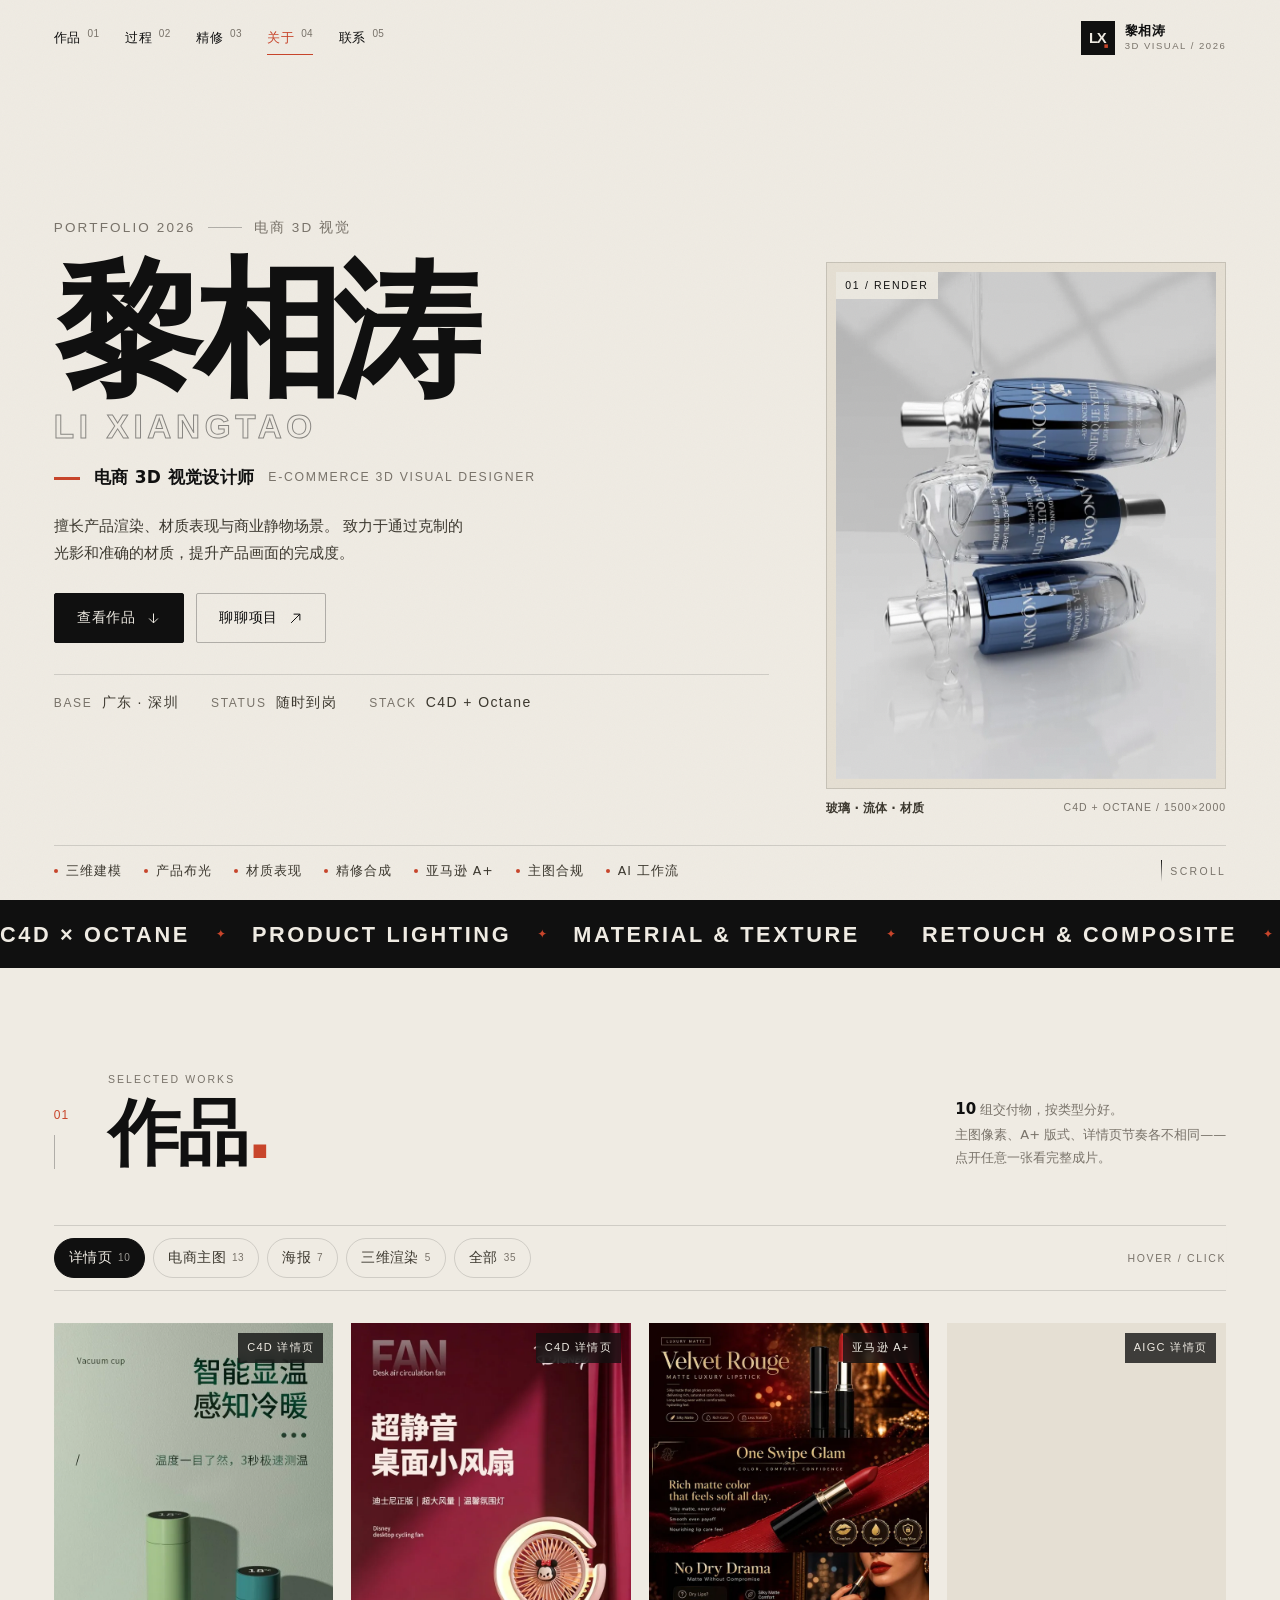
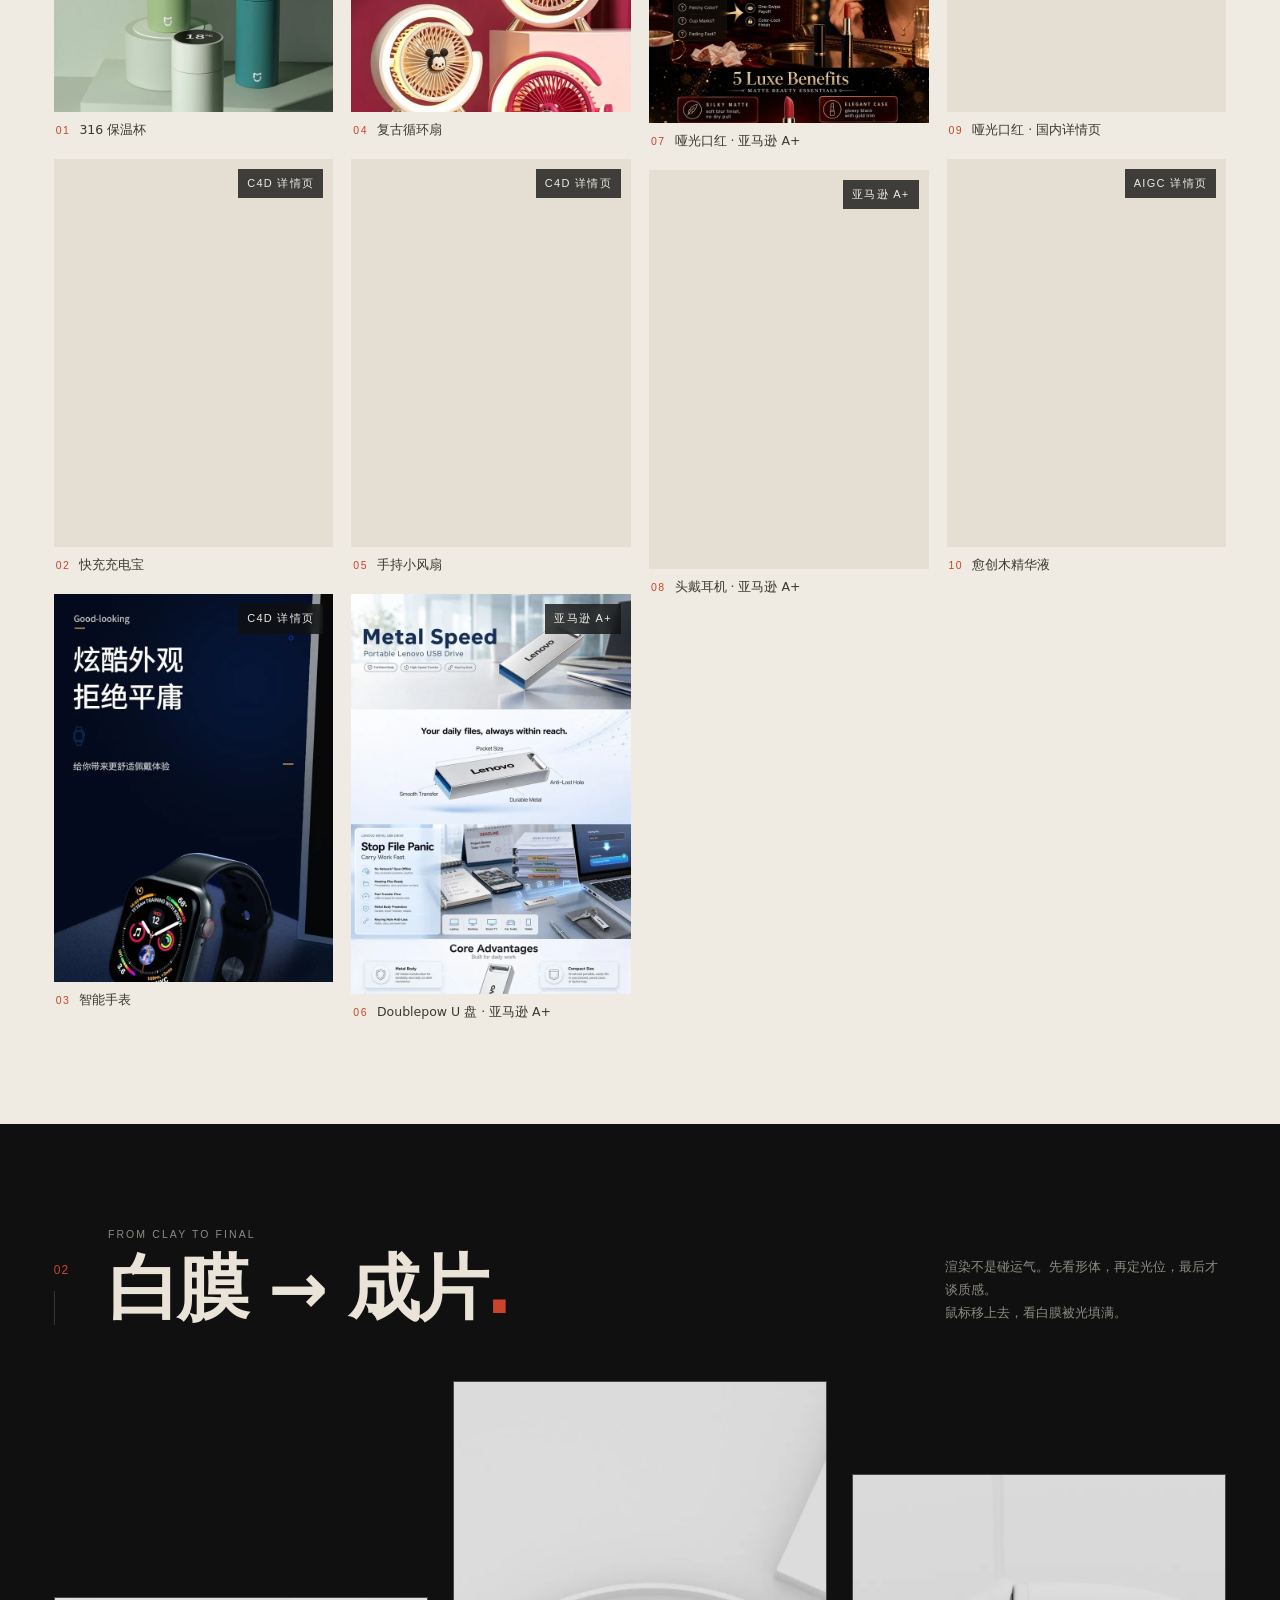
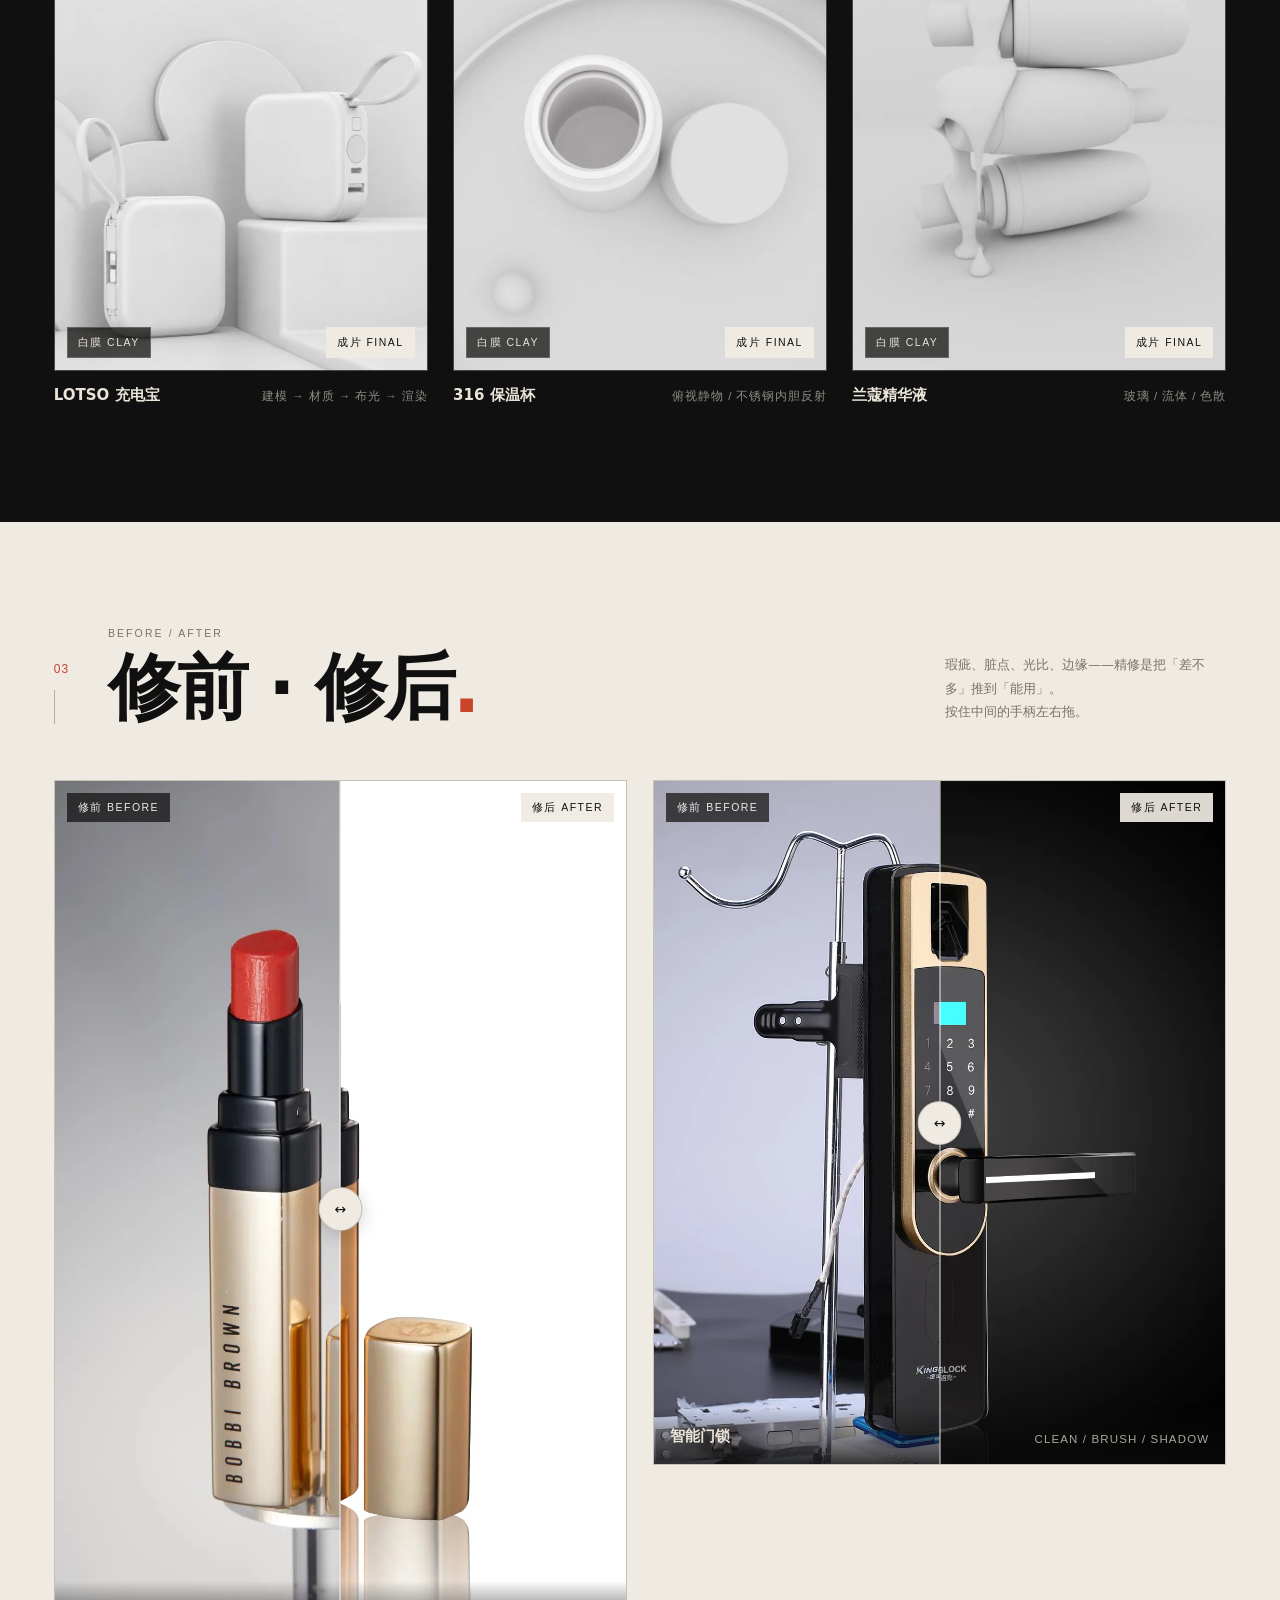
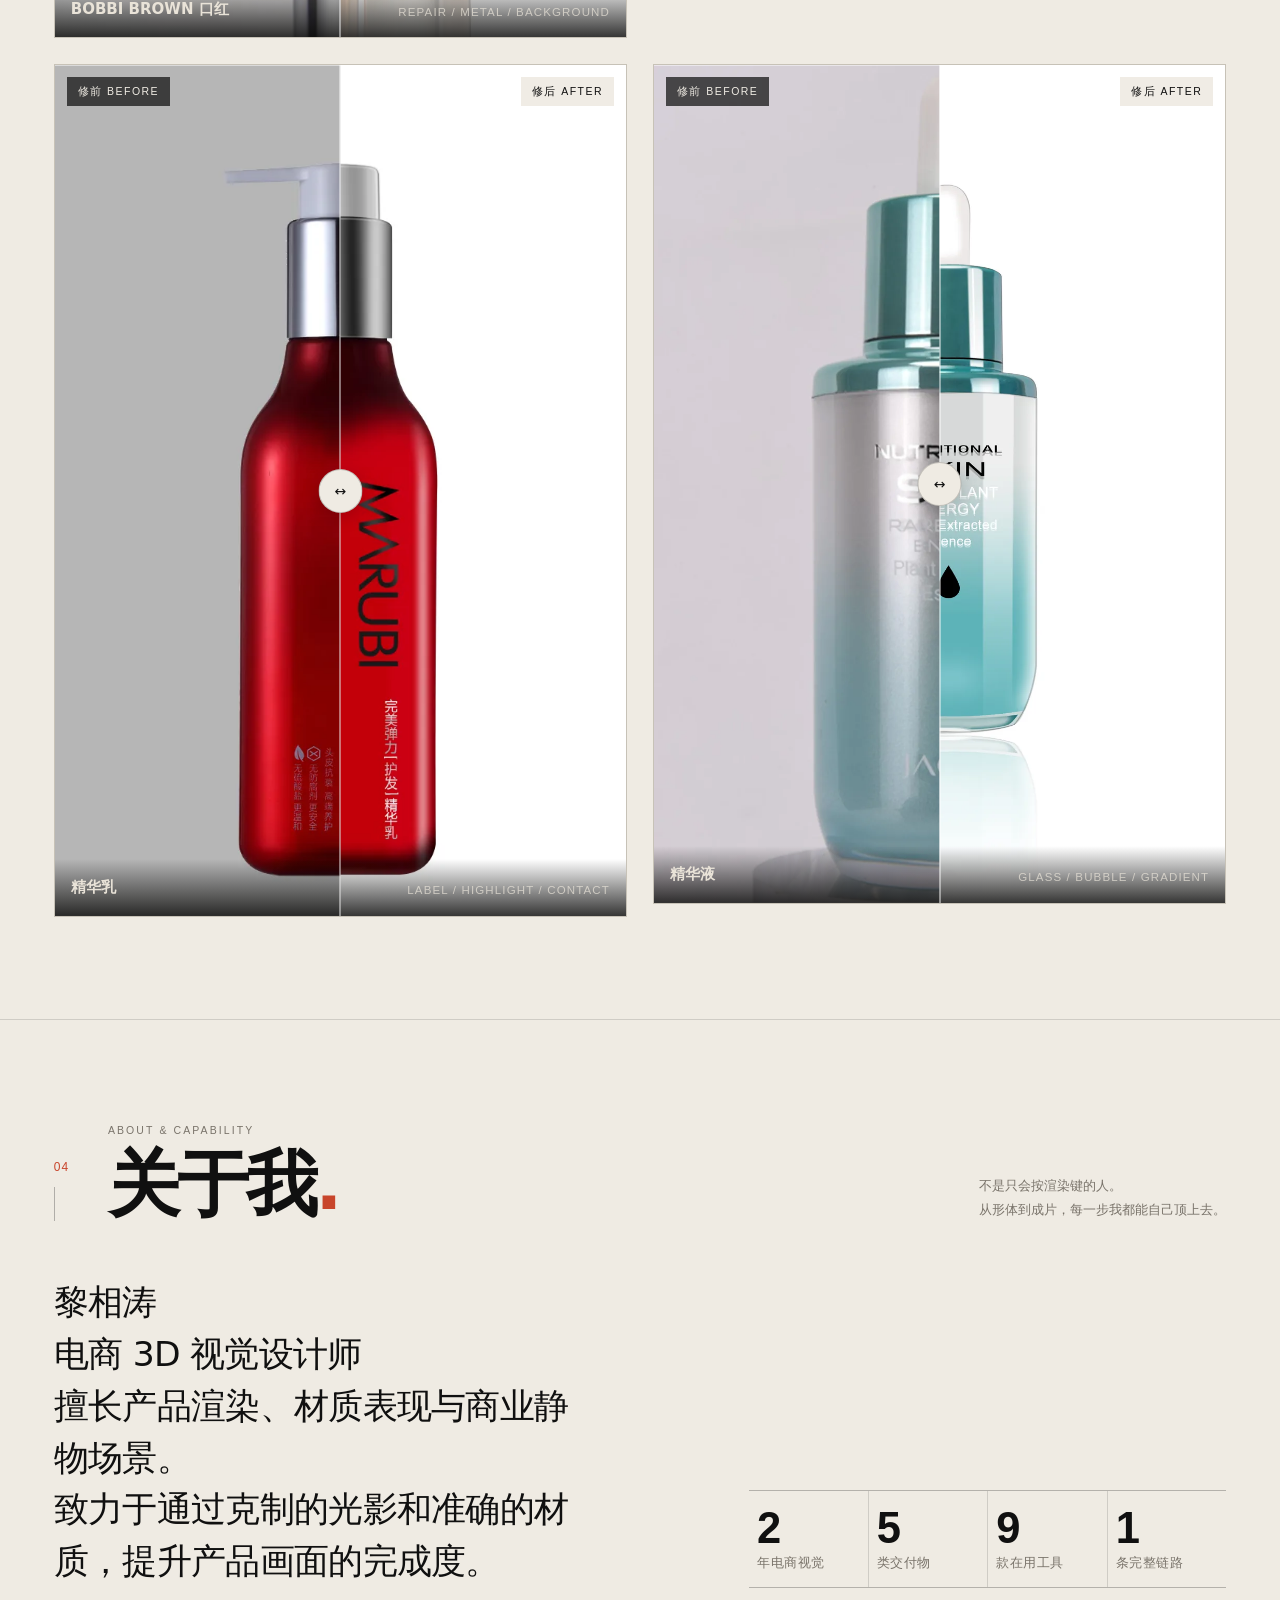
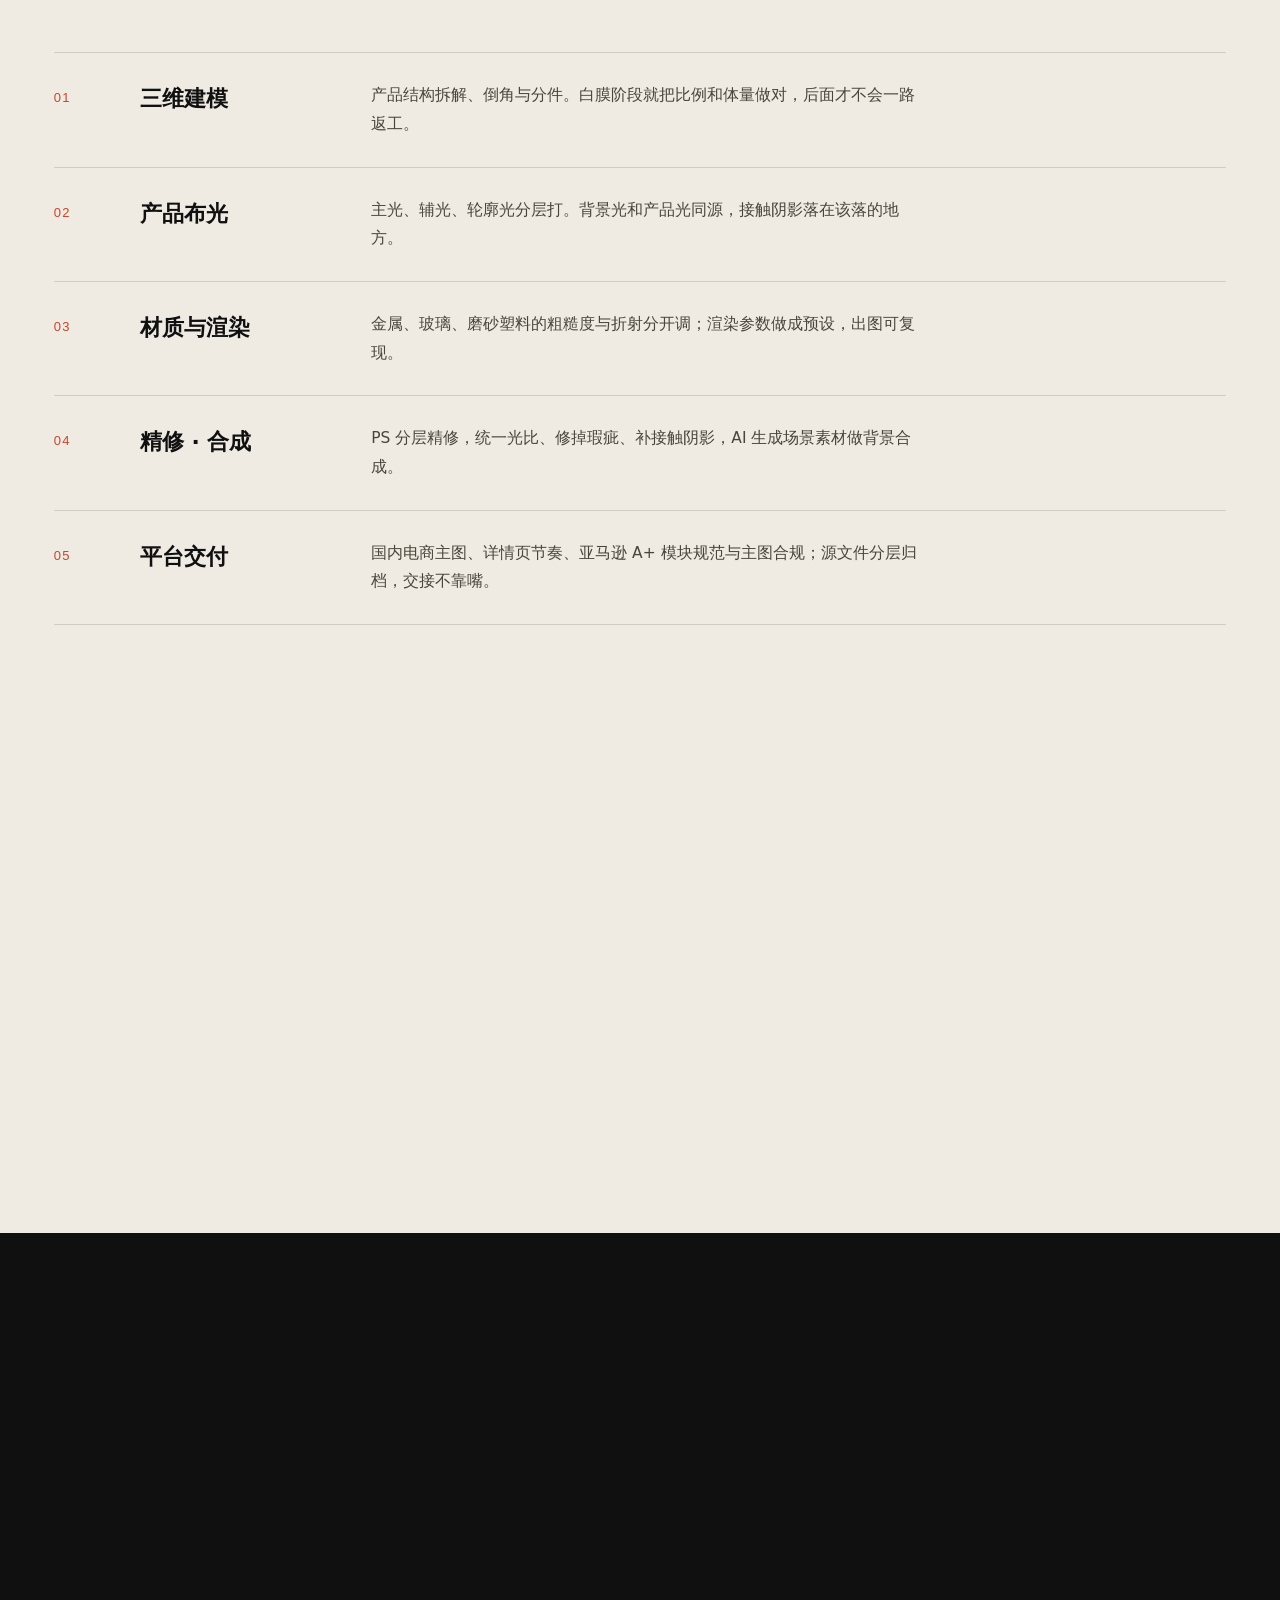
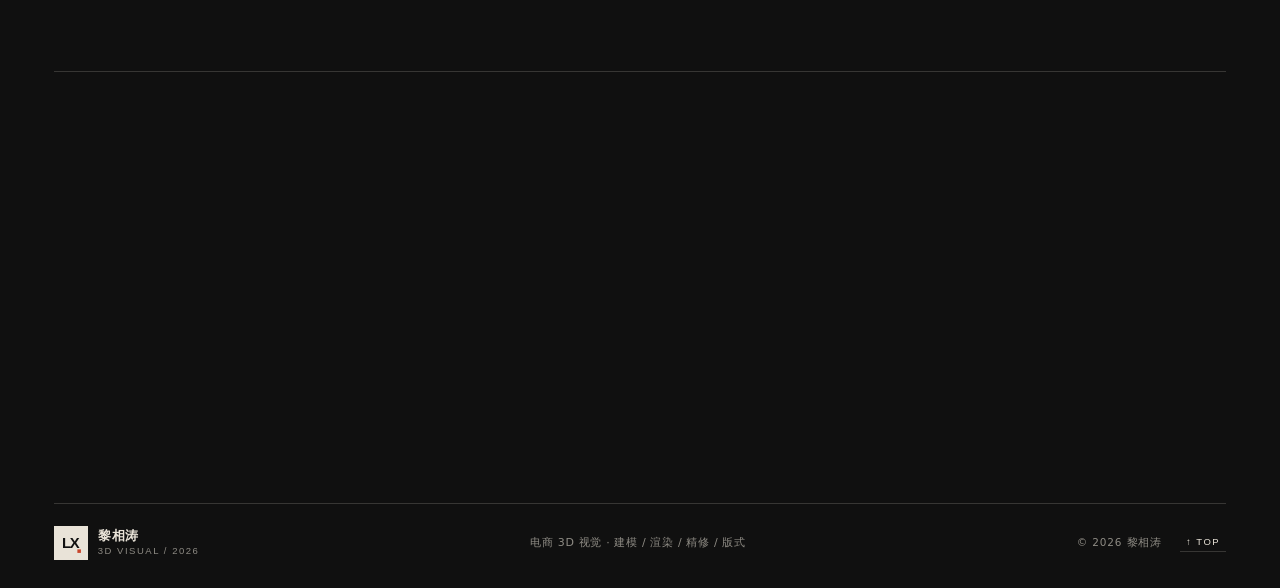
==== commit aafdf548: "tweak: 筛选默认视图改为详情页，全部置末尾 - 筛选条顺序调整为 详情页/电商主图/海报/三维渲染/全部，详情页默认 is-on - setFilter 增加 silent 模式，首屏静默切换不" ====
--- a/网站制作/index.html
+++ b/网站制作/index.html
@@ -139,11 +139,11 @@
     </header>
 
     <div class="filters" id="filters" role="group" aria-label="作品分类">
-      <button class="filter is-on" data-filter="all" aria-pressed="true">全部 <sup>35</sup></button>
+      <button class="filter is-on" data-filter="detail" aria-pressed="true">详情页 <sup>10</sup></button>
       <button class="filter" data-filter="keyvisual" aria-pressed="false">电商主图 <sup>13</sup></button>
-      <button class="filter" data-filter="detail" aria-pressed="false">详情页 <sup>10</sup></button>
       <button class="filter" data-filter="poster" aria-pressed="false">海报 <sup>7</sup></button>
       <button class="filter" data-filter="render" aria-pressed="false">三维渲染 <sup>5</sup></button>
+      <button class="filter" data-filter="all" aria-pressed="false">全部 <sup>35</sup></button>
       <span class="filters__hint">HOVER / CLICK</span>
     </div>
 
@@ -402,6 +402,6 @@
 
 <noscript><p style="padding:32px;font-family:sans-serif">这个作品集需要开启 JavaScript 才能浏览作品，图片都在 assets/img 里可以直接打开。</p></noscript>
 
-<script src="assets/js/main.js?v=9"></script>
+<script src="assets/js/main.js?v=10"></script>
 </body>
 </html>
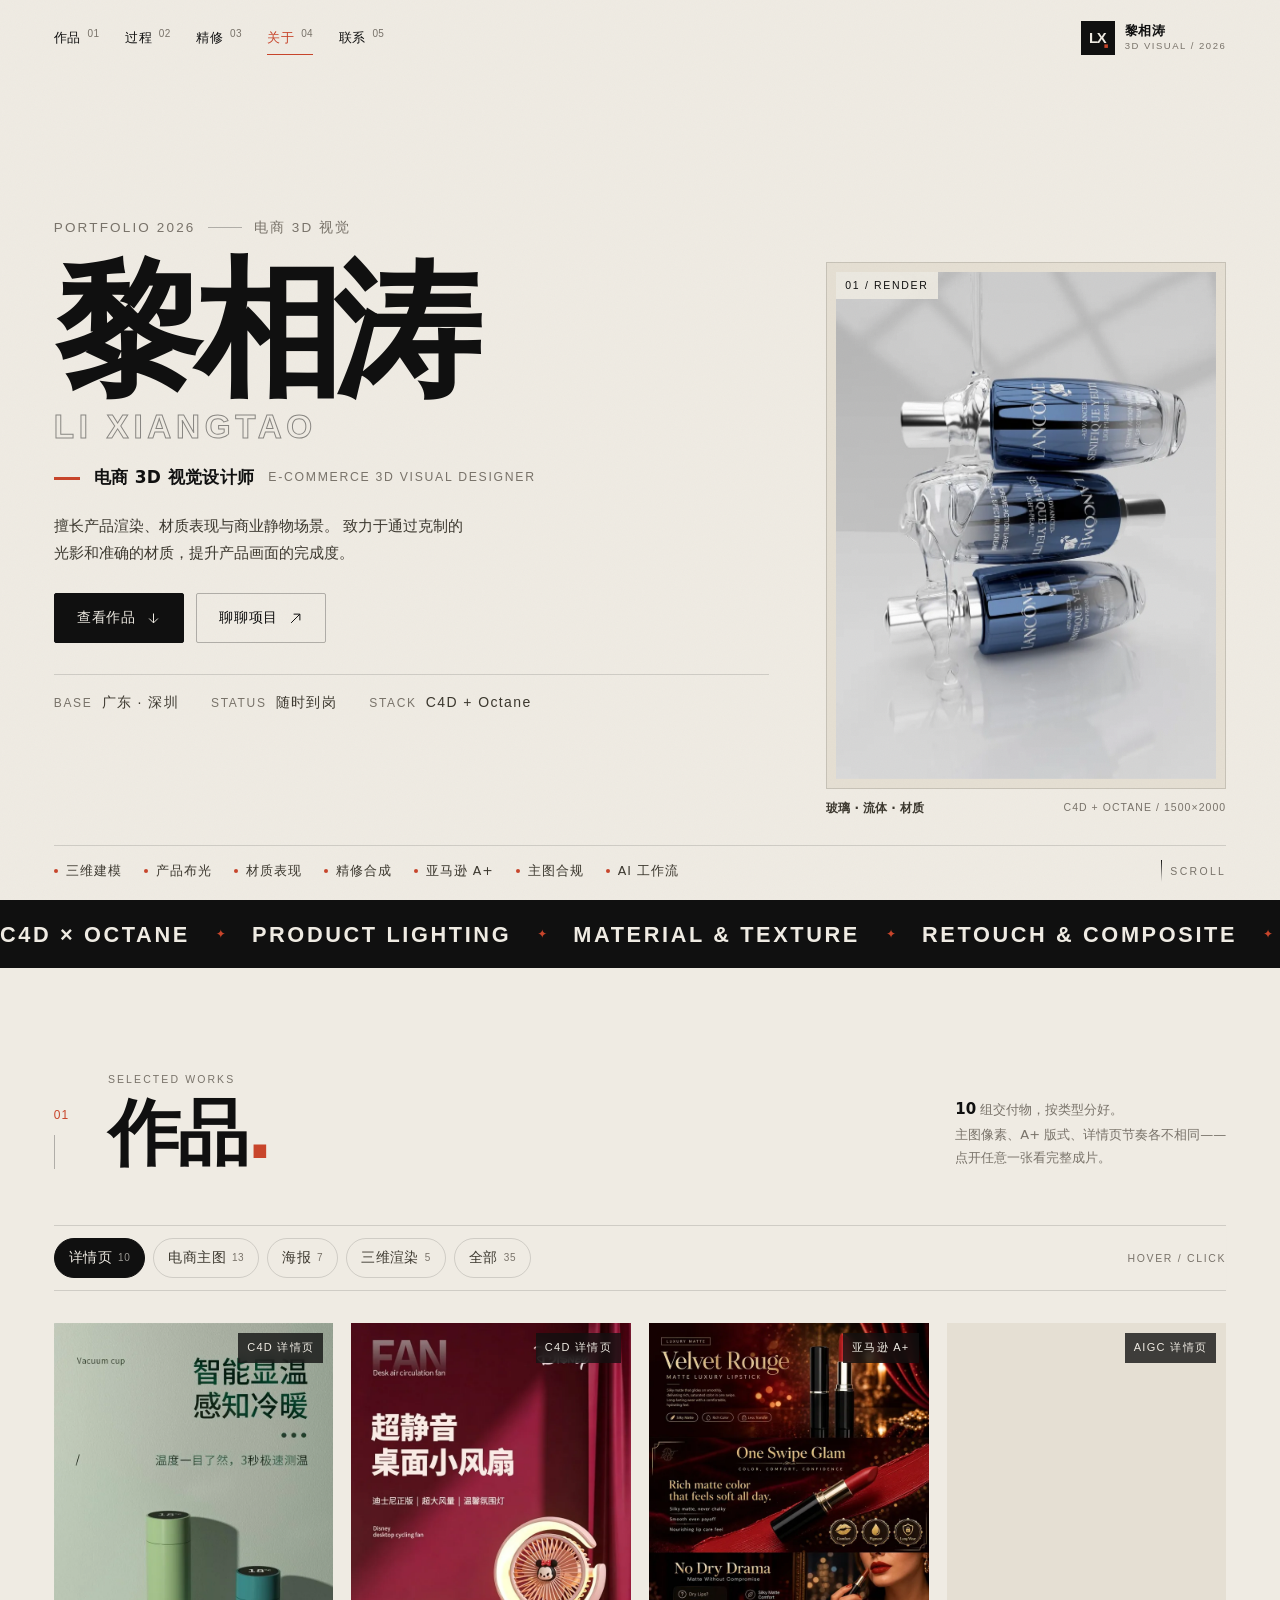
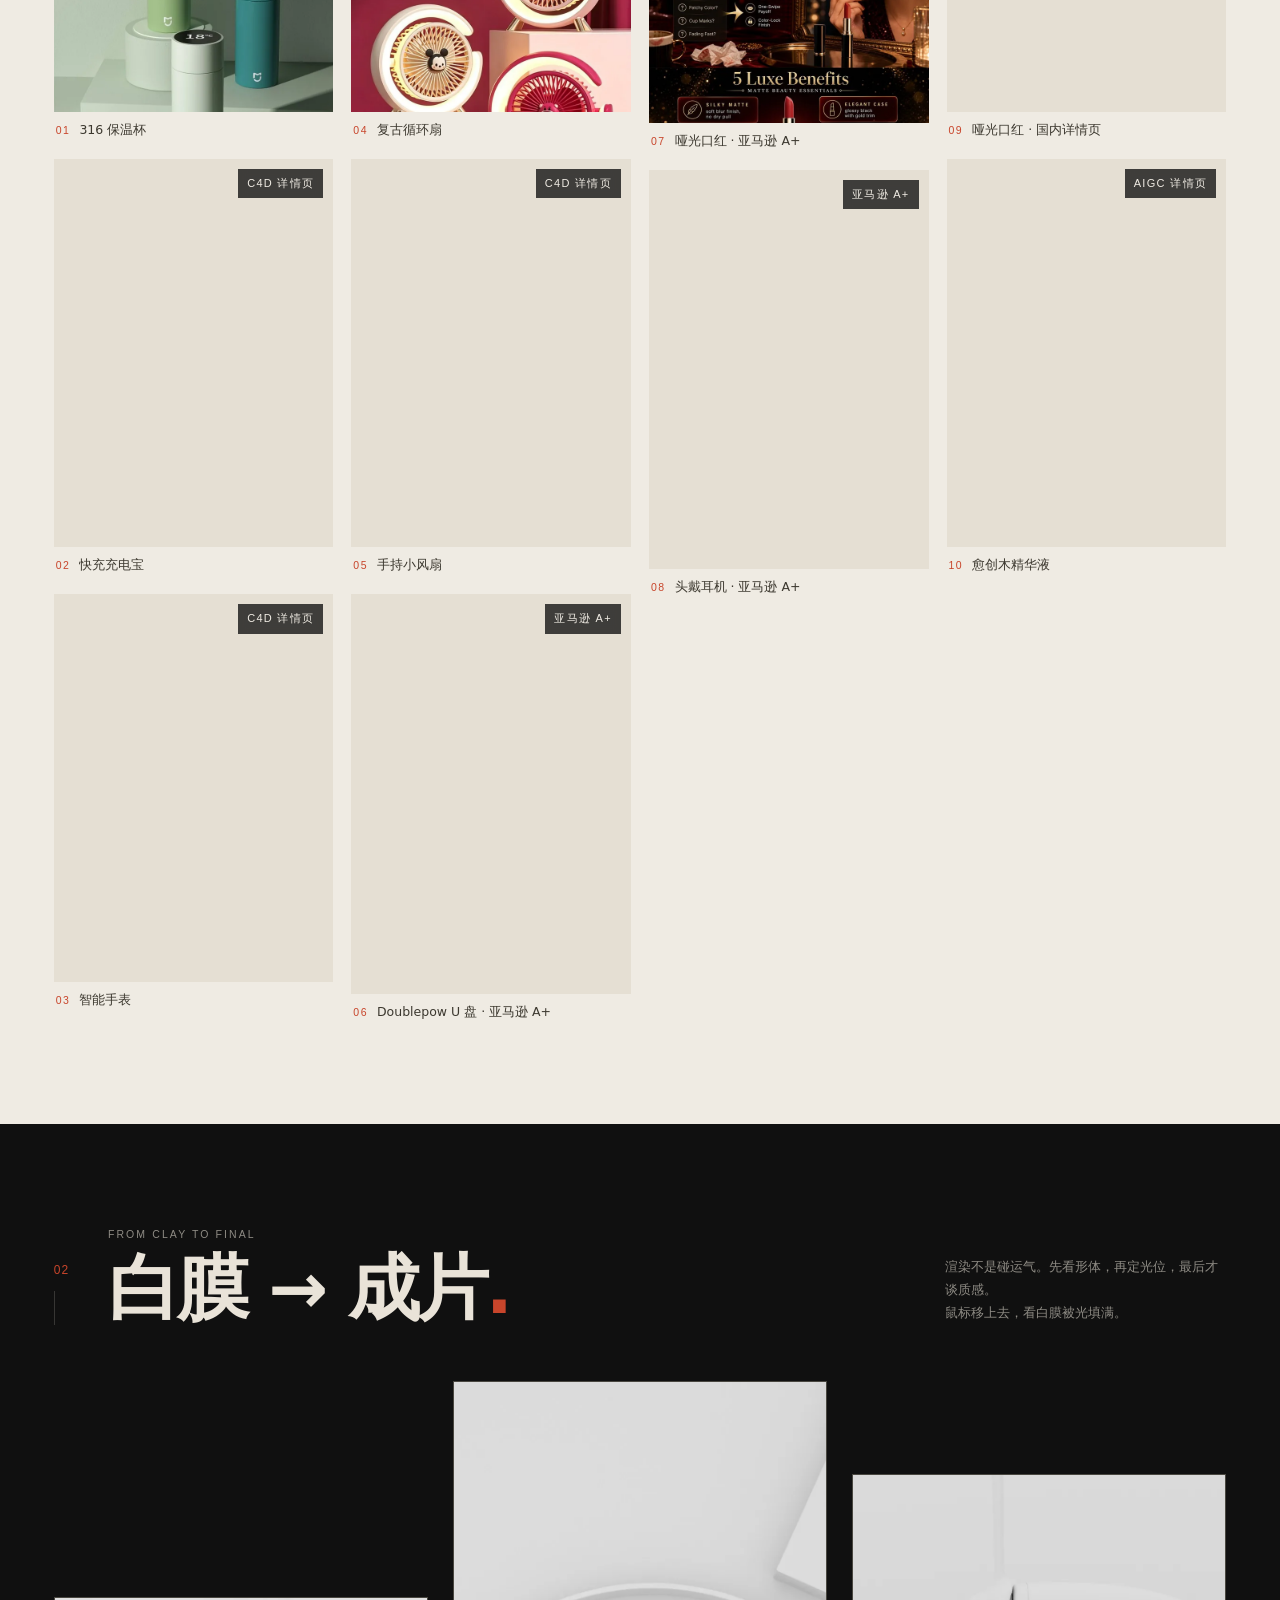
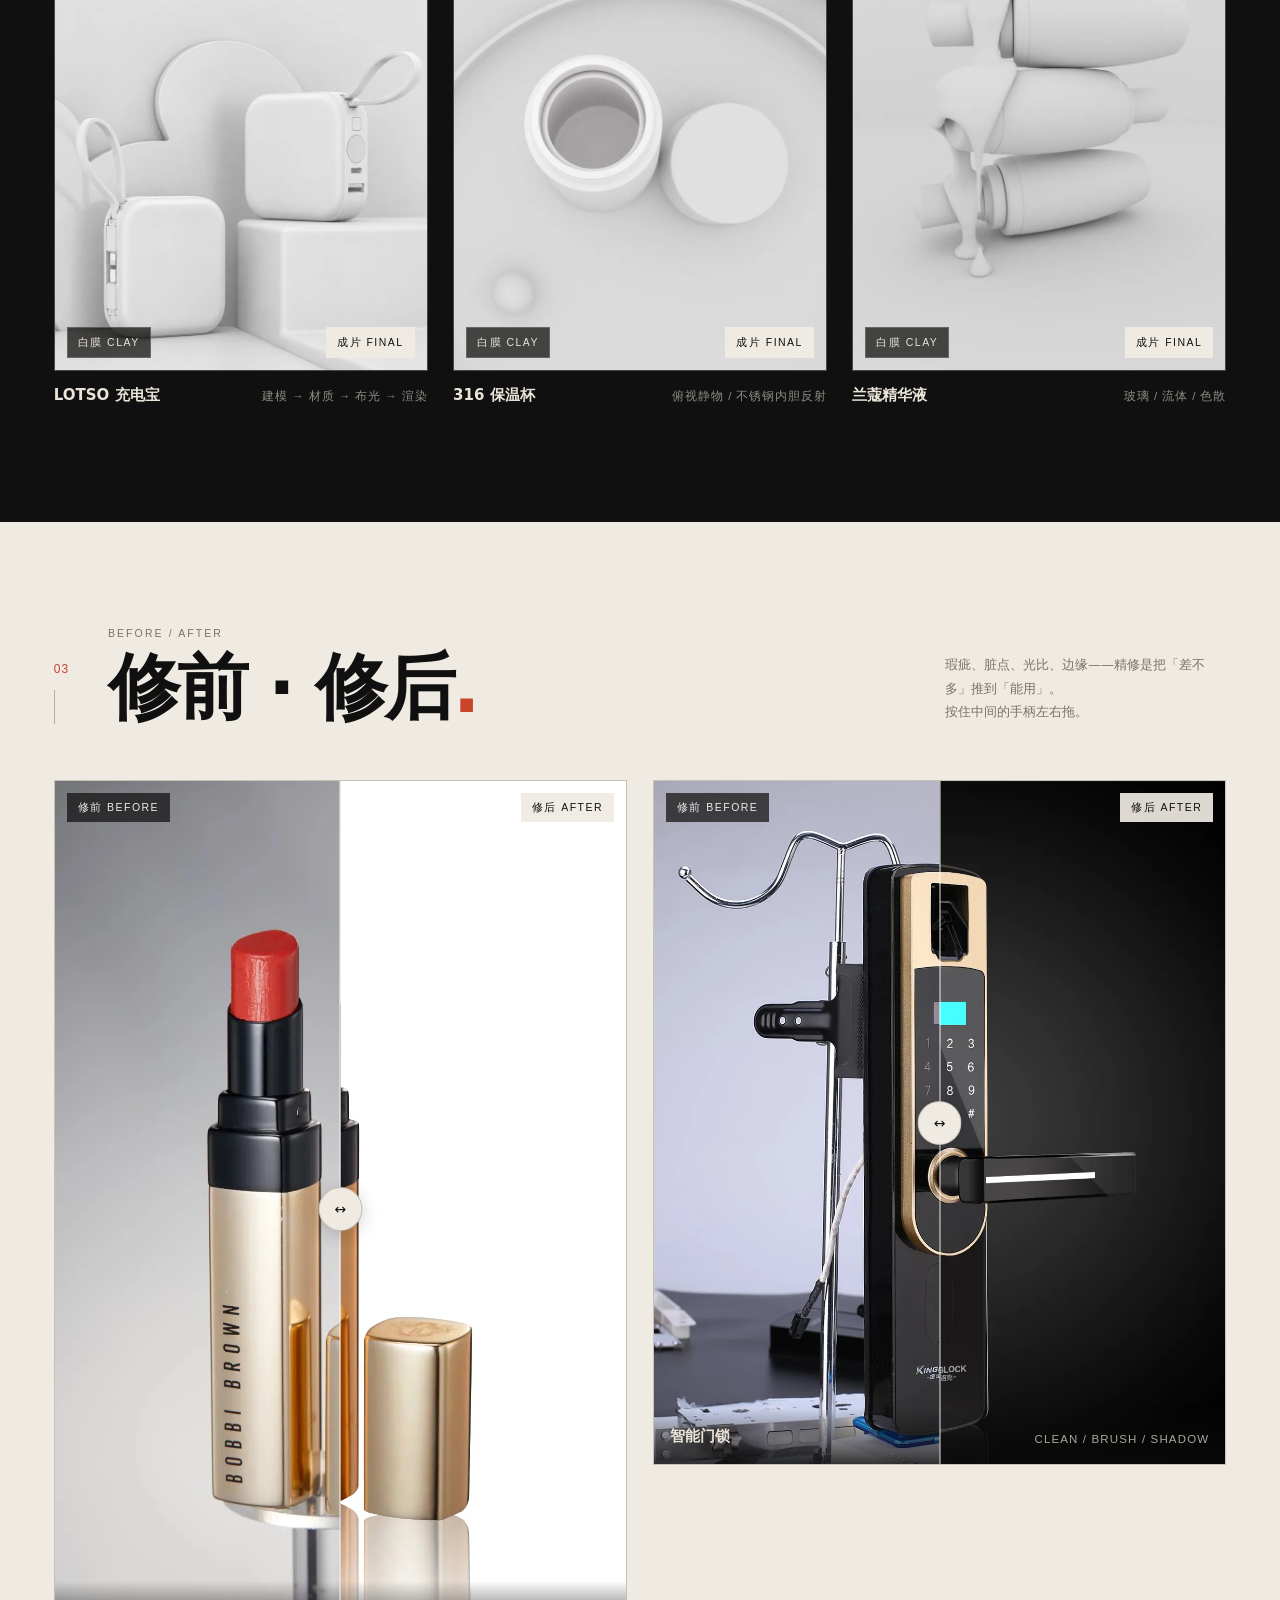
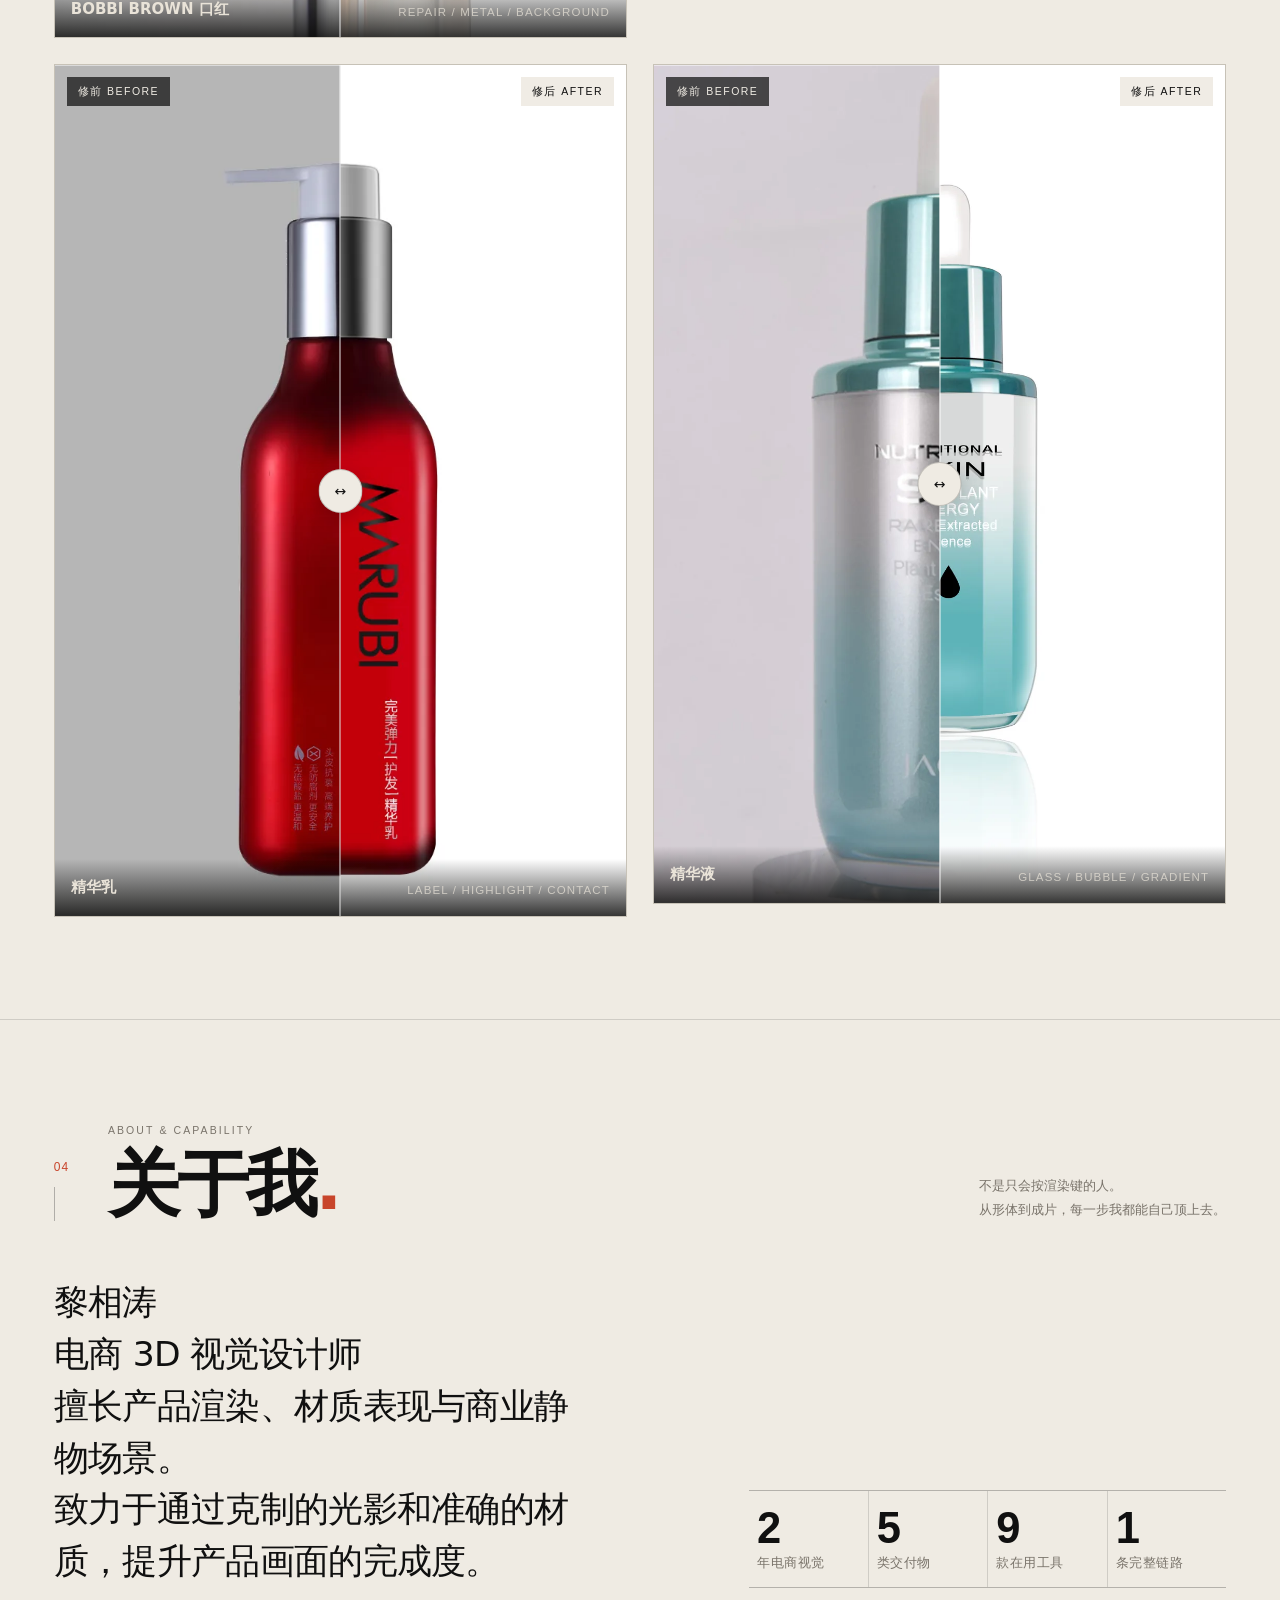
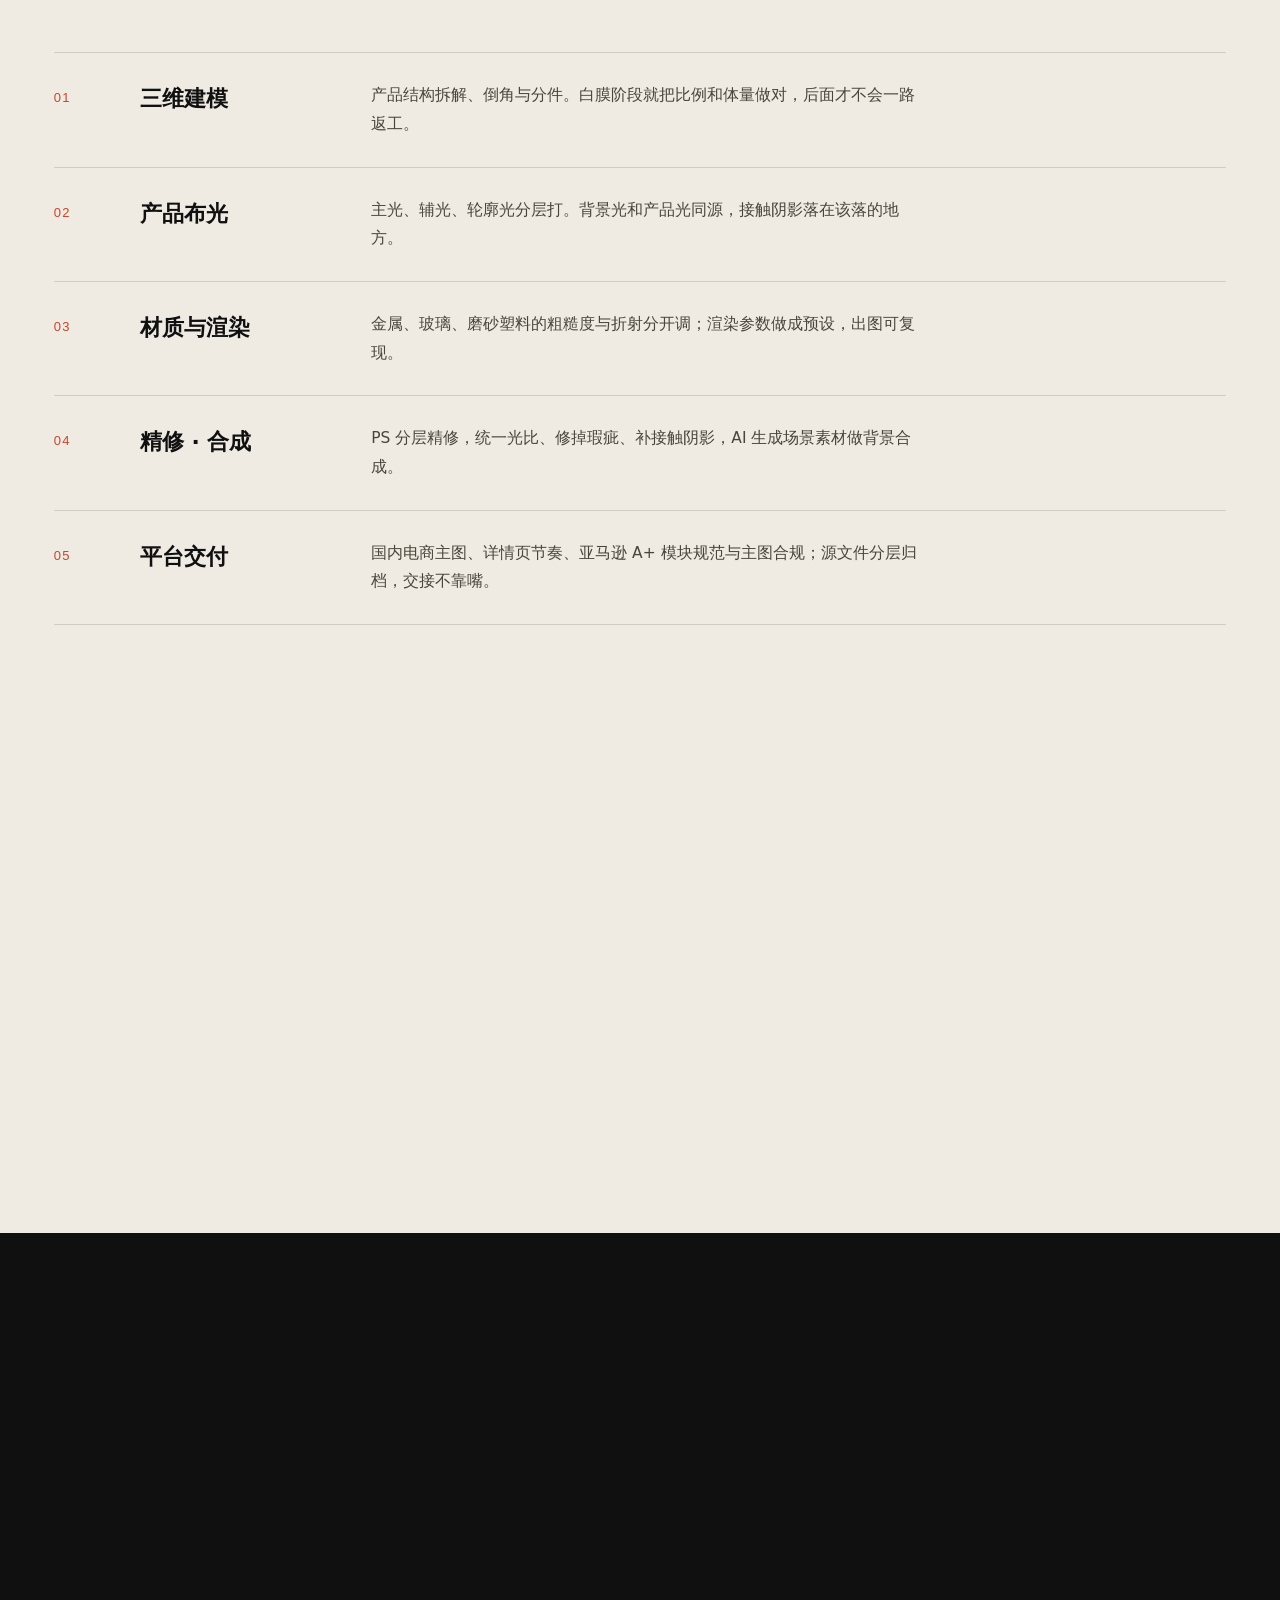
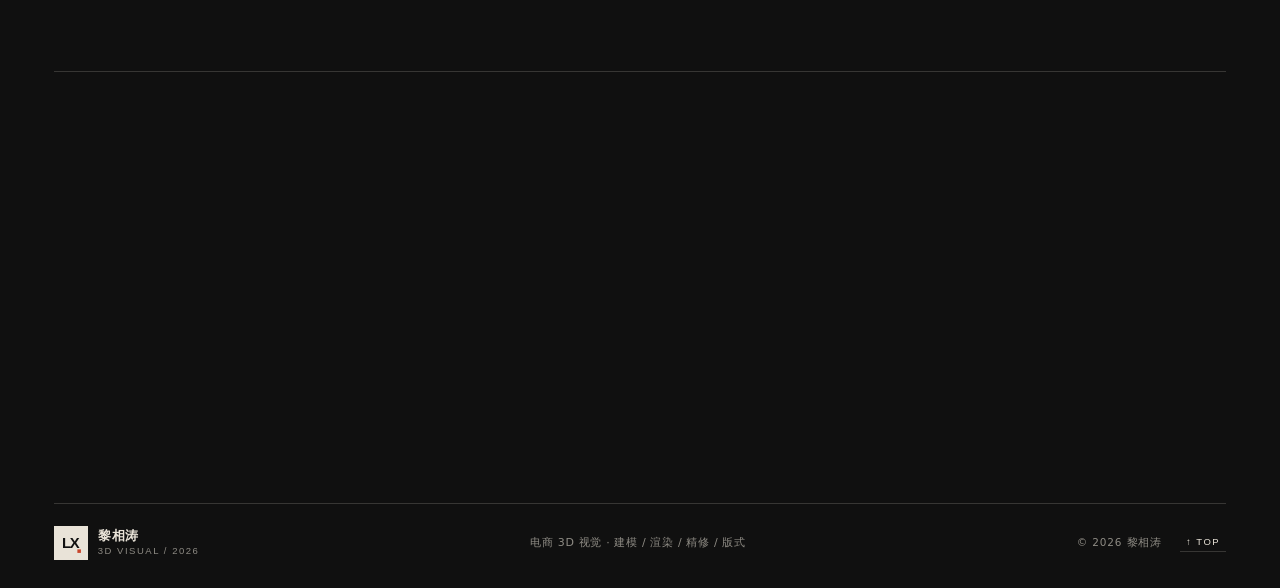
==== commit a3e8cca1: "sync: 网站制作副本 index 同步 css 版本号至 v=9（与 docs 一致）" ====
--- a/网站制作/index.html
+++ b/网站制作/index.html
@@ -11,7 +11,7 @@
 <meta property="og:type" content="website">
 <link rel="icon" href="data:image/svg+xml,%3Csvg xmlns='http://www.w3.org/2000/svg' viewBox='0 0 64 64'%3E%3Crect width='64' height='64' fill='%23101010'/%3E%3Ctext x='32' y='43' font-family='Arial,sans-serif' font-size='27' font-weight='bold' fill='%23EFEBE3' text-anchor='middle' letter-spacing='-2'%3ELX%3C/text%3E%3Crect x='45' y='45' width='7' height='7' fill='%23C8452B'/%3E%3C/svg%3E">
 <link rel="preload" as="image" href="assets/img/render-lancome.webp" fetchpriority="high">
-<link rel="stylesheet" href="assets/css/style.css?v=8">
+<link rel="stylesheet" href="assets/css/style.css?v=9">
 </head>
 <body>
 
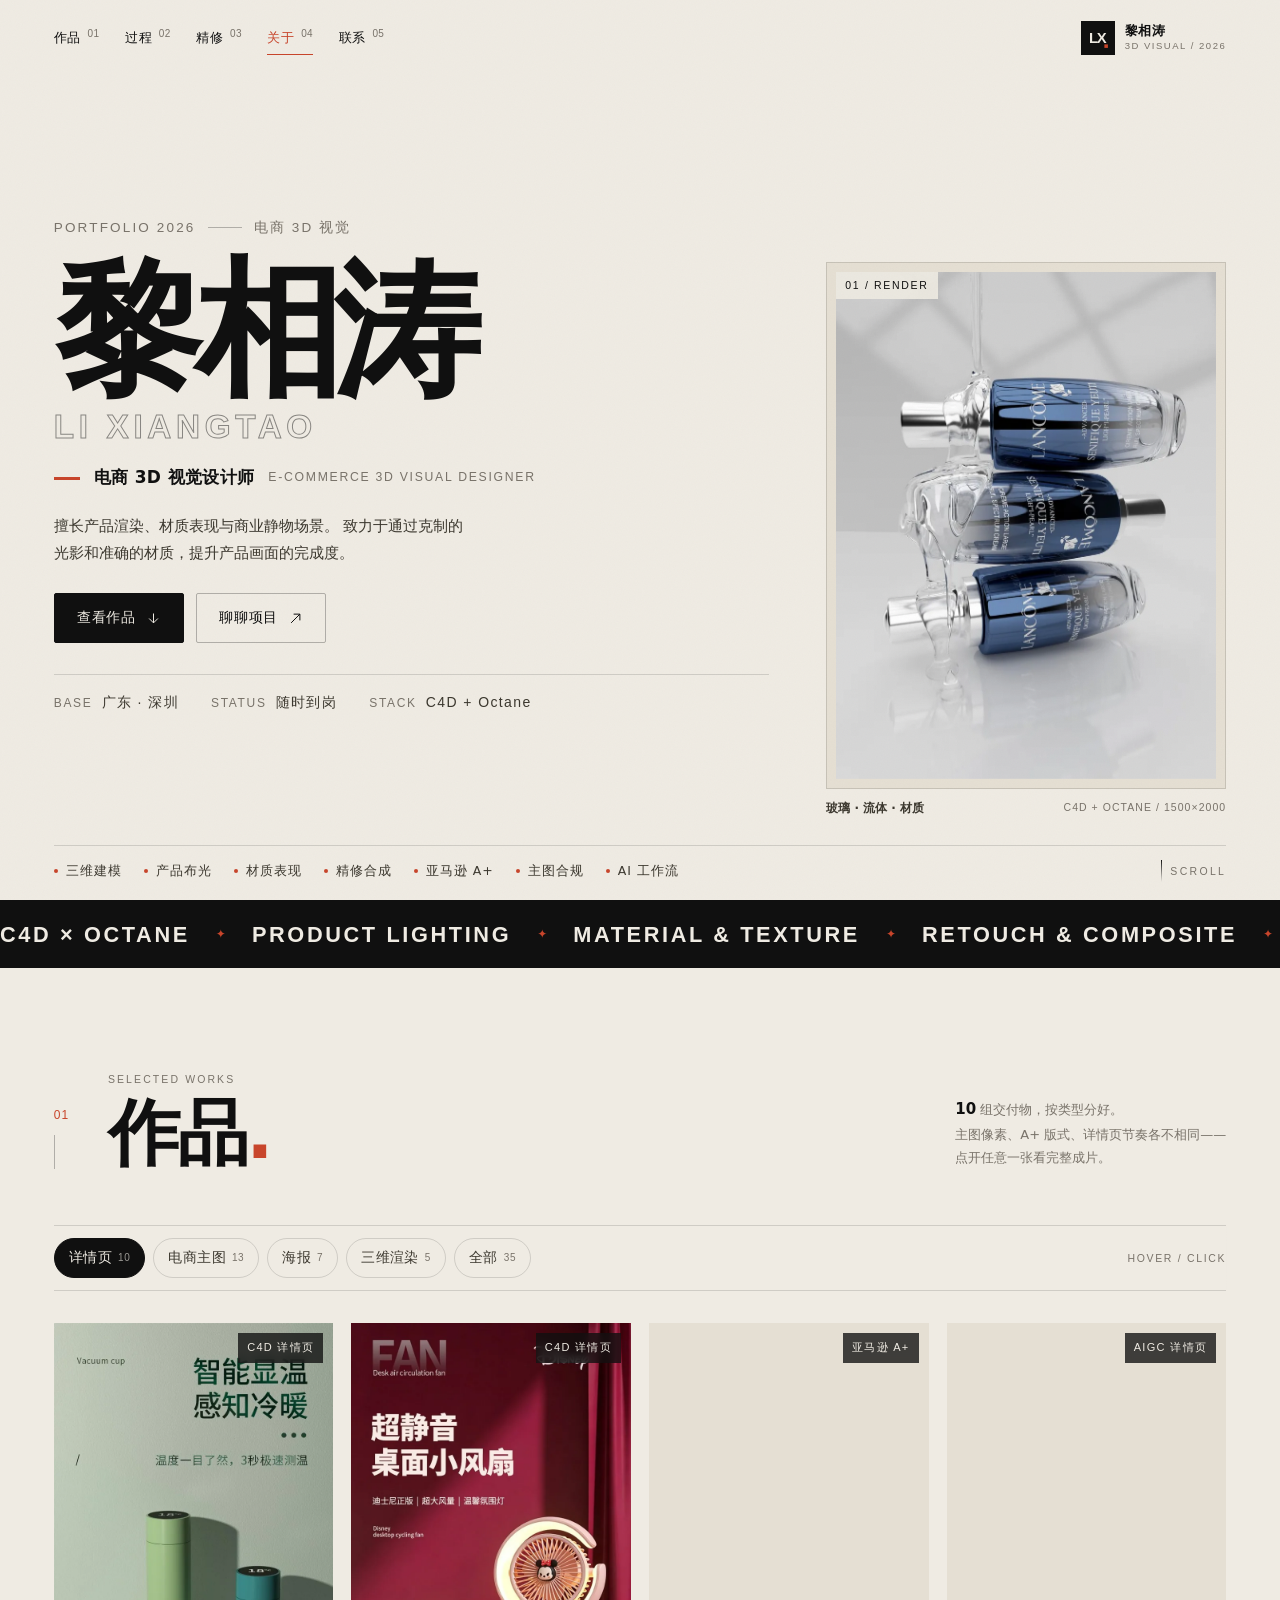
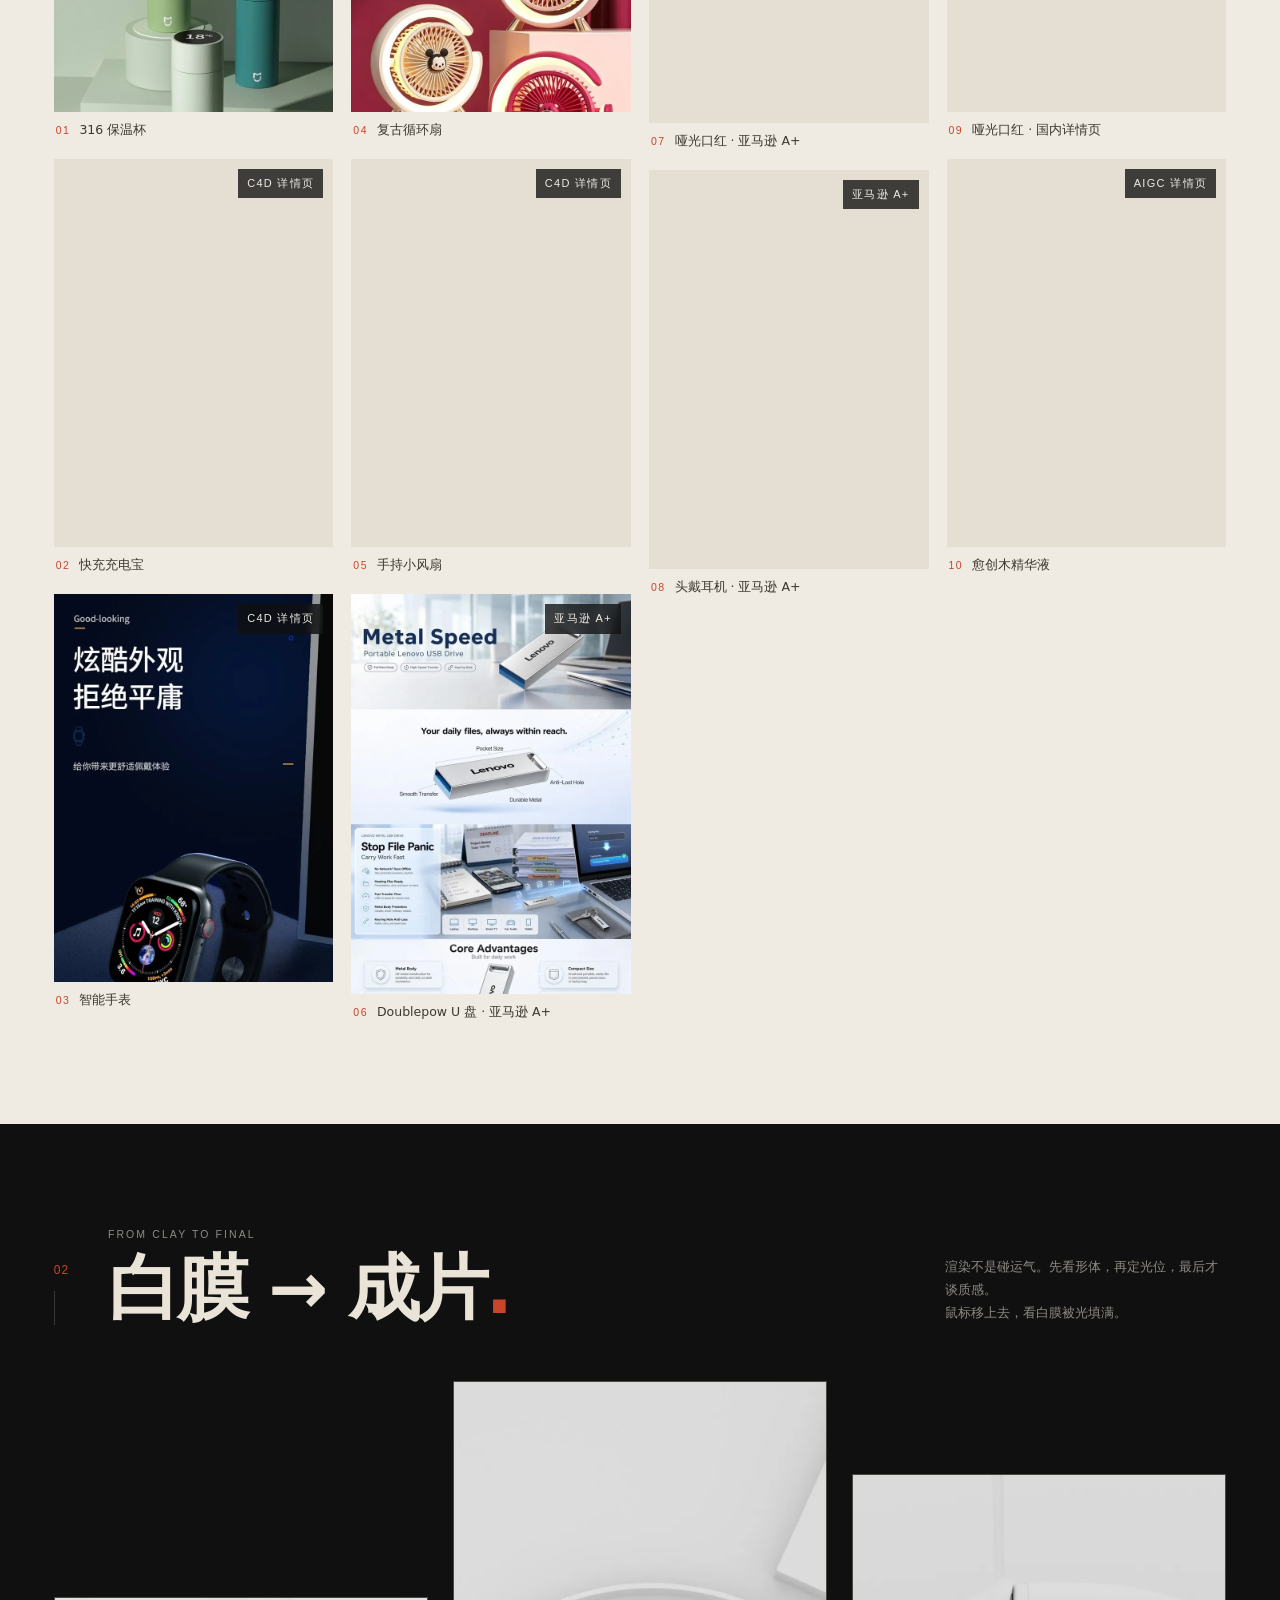
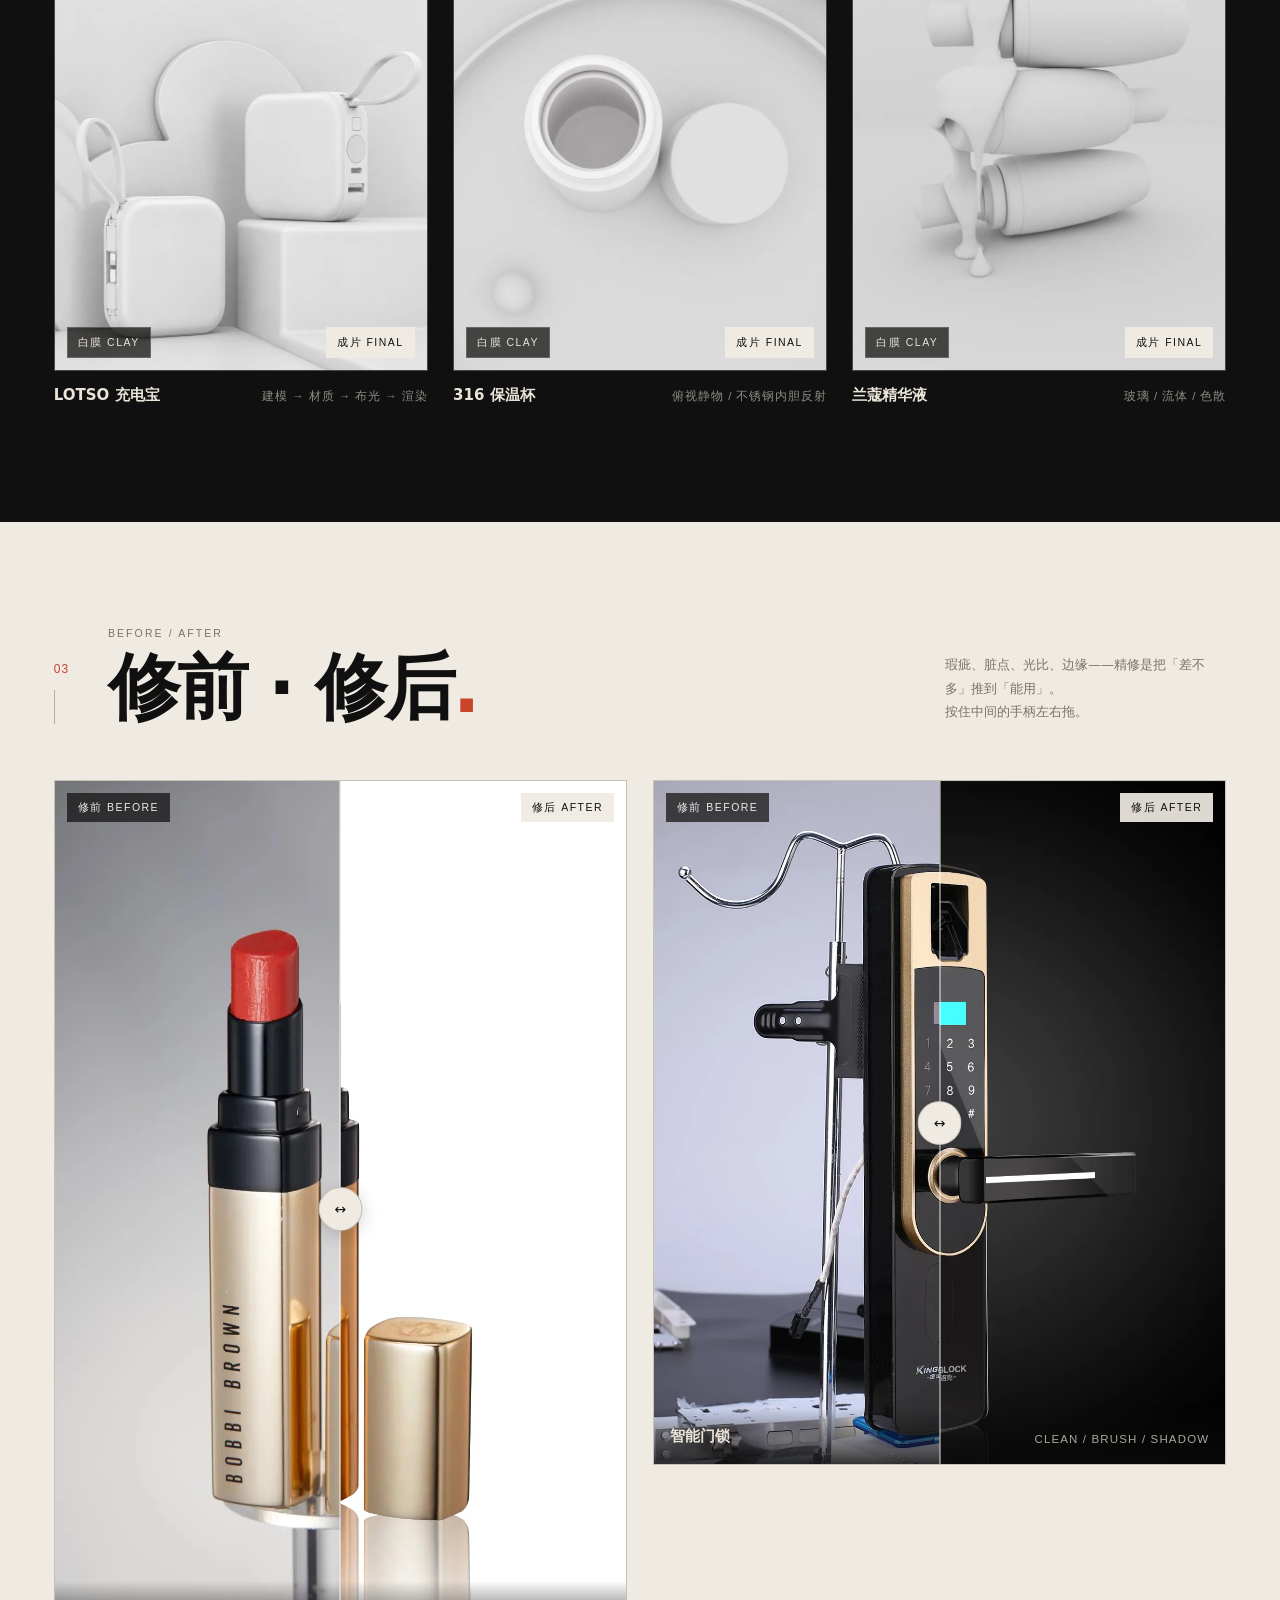
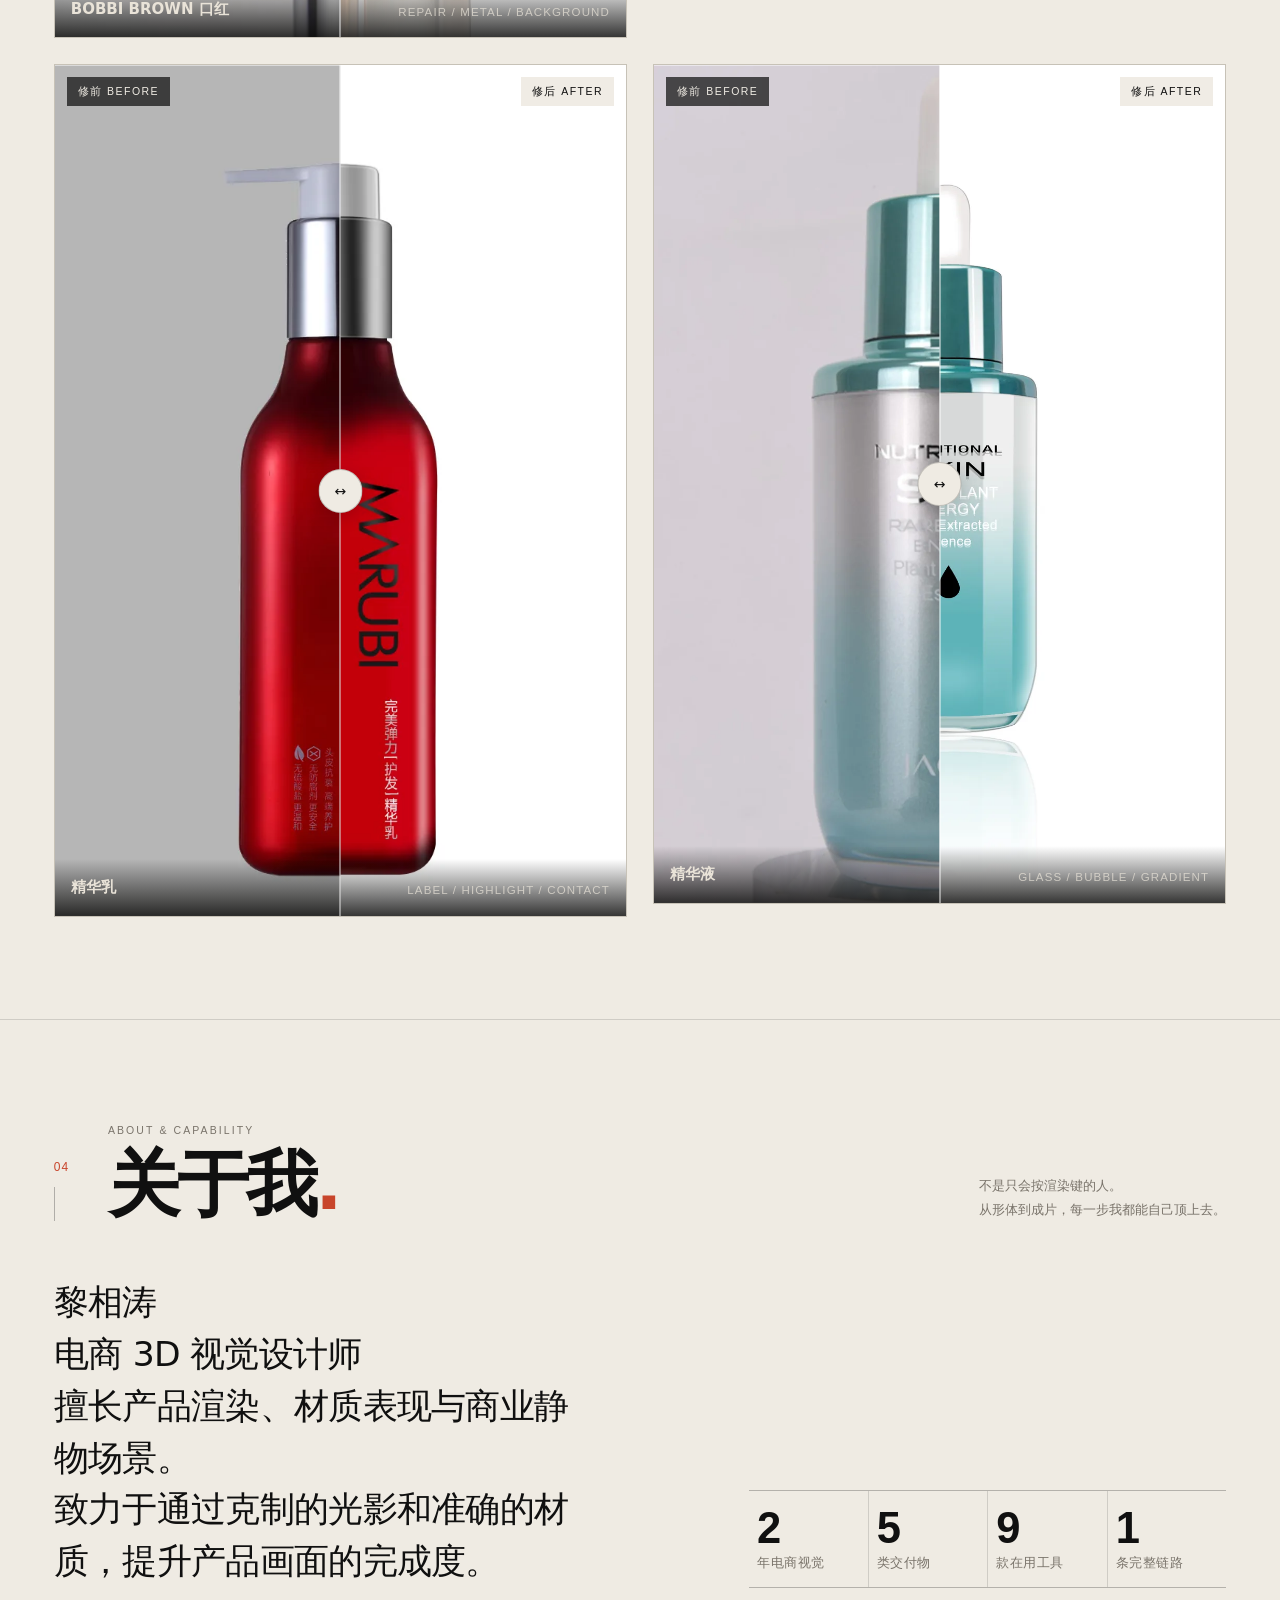
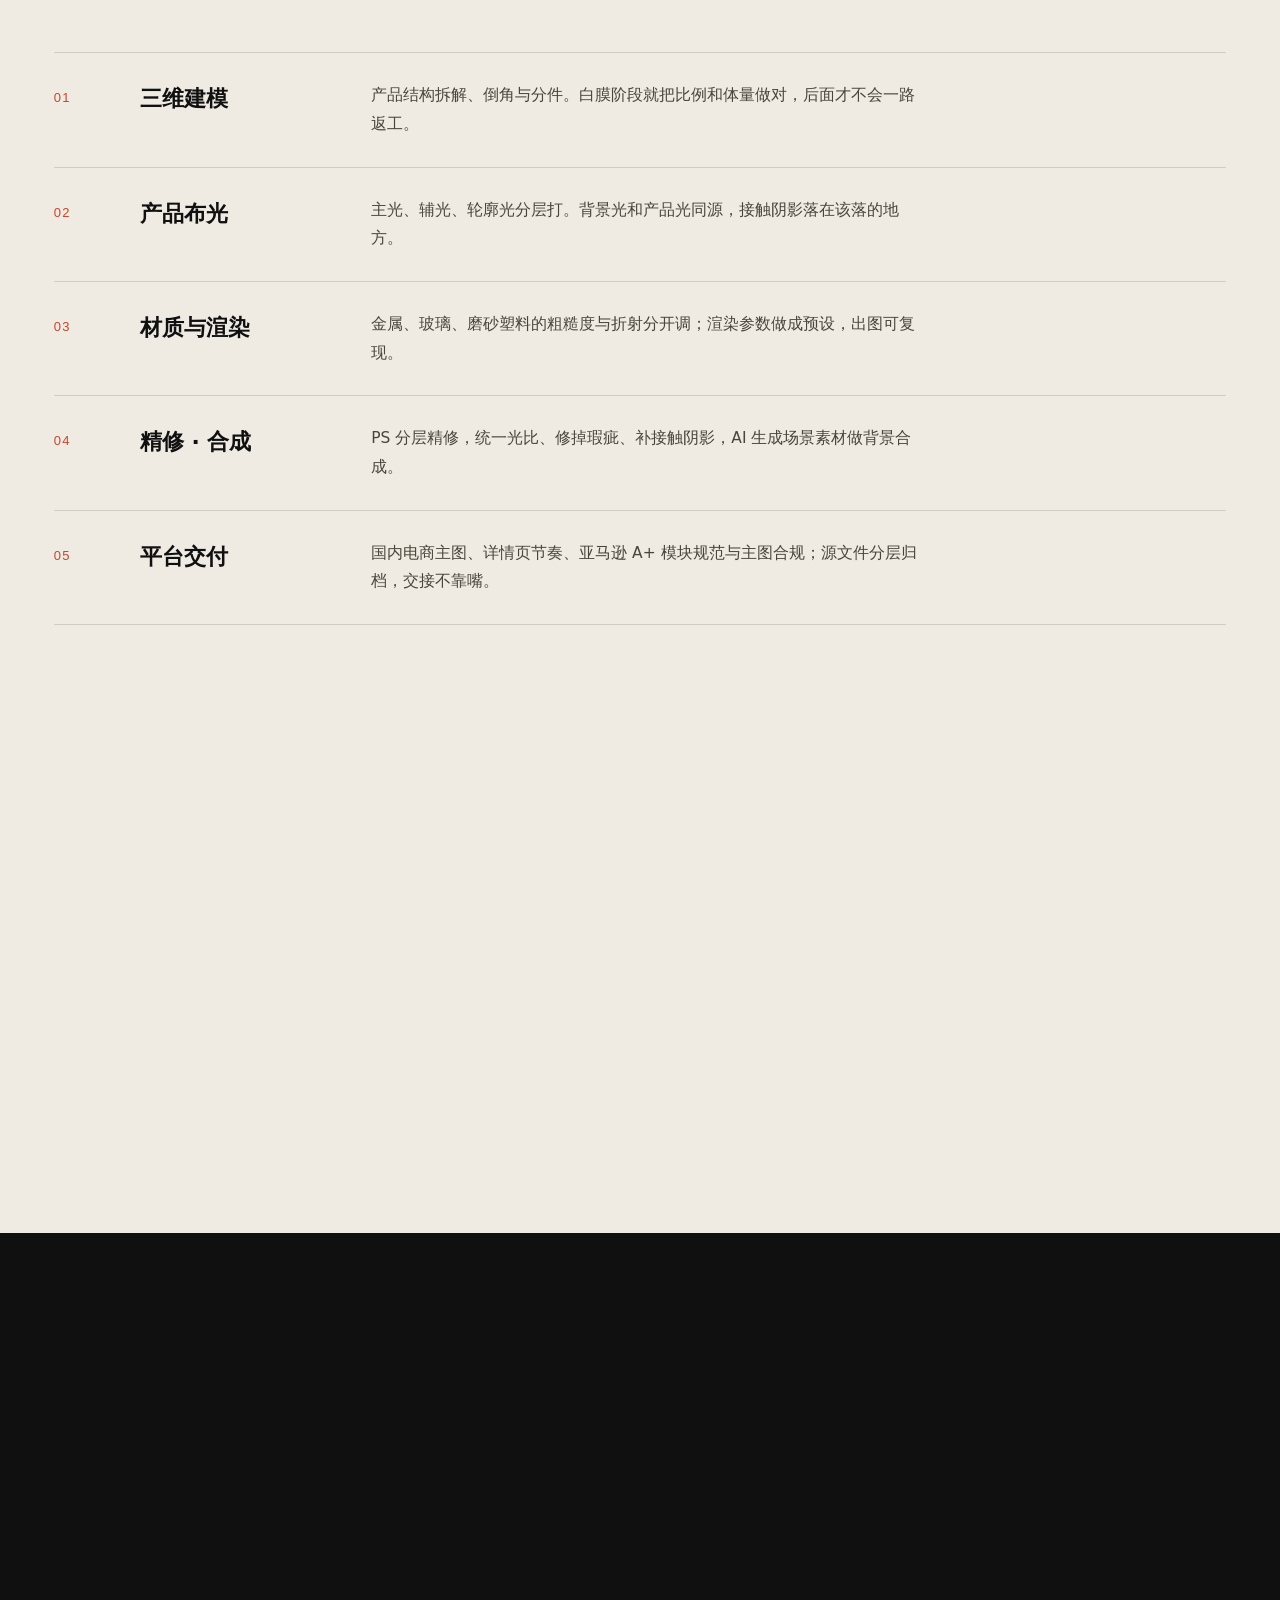
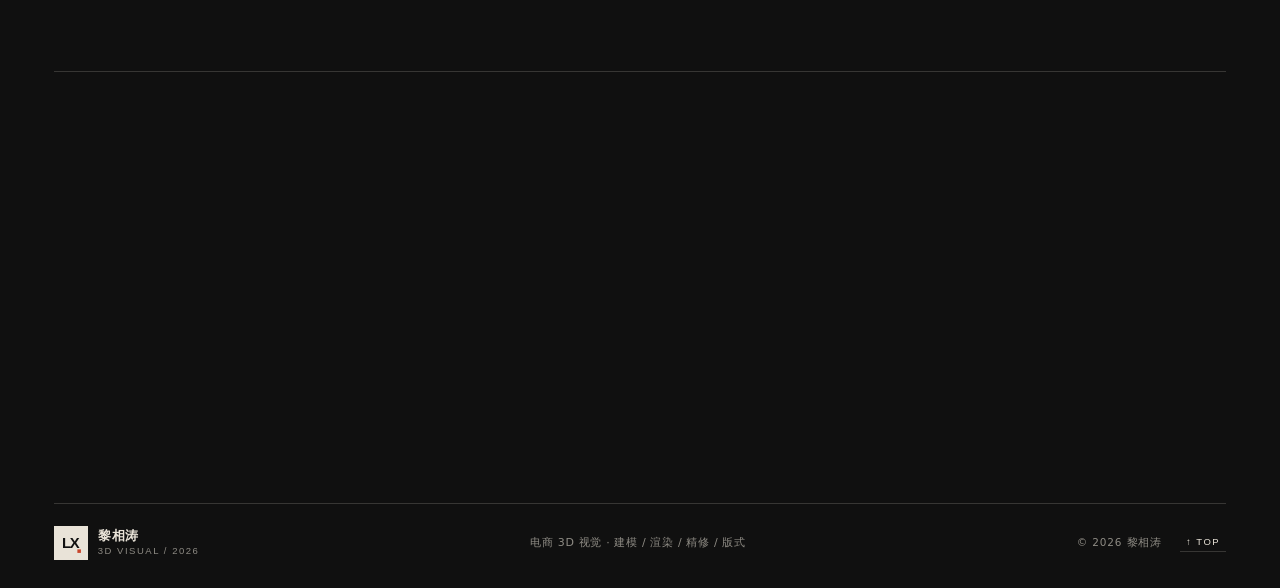
==== commit 7752aef6: "fix: 灯箱图按原图原生分辨率重导(750-1600) + 灯箱CSS改为不放大 + 图片版本号v6" ====
--- a/网站制作/index.html
+++ b/网站制作/index.html
@@ -11,7 +11,7 @@
 <meta property="og:type" content="website">
 <link rel="icon" href="data:image/svg+xml,%3Csvg xmlns='http://www.w3.org/2000/svg' viewBox='0 0 64 64'%3E%3Crect width='64' height='64' fill='%23101010'/%3E%3Ctext x='32' y='43' font-family='Arial,sans-serif' font-size='27' font-weight='bold' fill='%23EFEBE3' text-anchor='middle' letter-spacing='-2'%3ELX%3C/text%3E%3Crect x='45' y='45' width='7' height='7' fill='%23C8452B'/%3E%3C/svg%3E">
 <link rel="preload" as="image" href="assets/img/render-lancome.webp" fetchpriority="high">
-<link rel="stylesheet" href="assets/css/style.css?v=9">
+<link rel="stylesheet" href="assets/css/style.css?v=10">
 </head>
 <body>
 
@@ -402,6 +402,6 @@
 
 <noscript><p style="padding:32px;font-family:sans-serif">这个作品集需要开启 JavaScript 才能浏览作品，图片都在 assets/img 里可以直接打开。</p></noscript>
 
-<script src="assets/js/main.js?v=10"></script>
+<script src="assets/js/main.js?v=11"></script>
 </body>
 </html>
--- a/网站制作/assets/css/style.css
+++ b/网站制作/assets/css/style.css
@@ -614,7 +614,7 @@
 }
 .lb.lb--tall .lb__stage{align-items:flex-start;justify-content:flex-start}
 .lb.lb--tall .lb__fig{margin:0 auto}
-.lb.lb--tall .lb__fig img{max-height:none;max-width:min(86vw,760px);width:100%}
+.lb.lb--tall .lb__fig img{max-height:none;max-width:min(86vw,820px);width:auto;height:auto}
 .resume-lb.lb--tall .lb__fig img{max-width:min(94vw,820px)}
 .lb__nav{
   flex:none;width:42px;height:42px;border:1px solid rgba(233,227,216,.24);border-radius:50%;
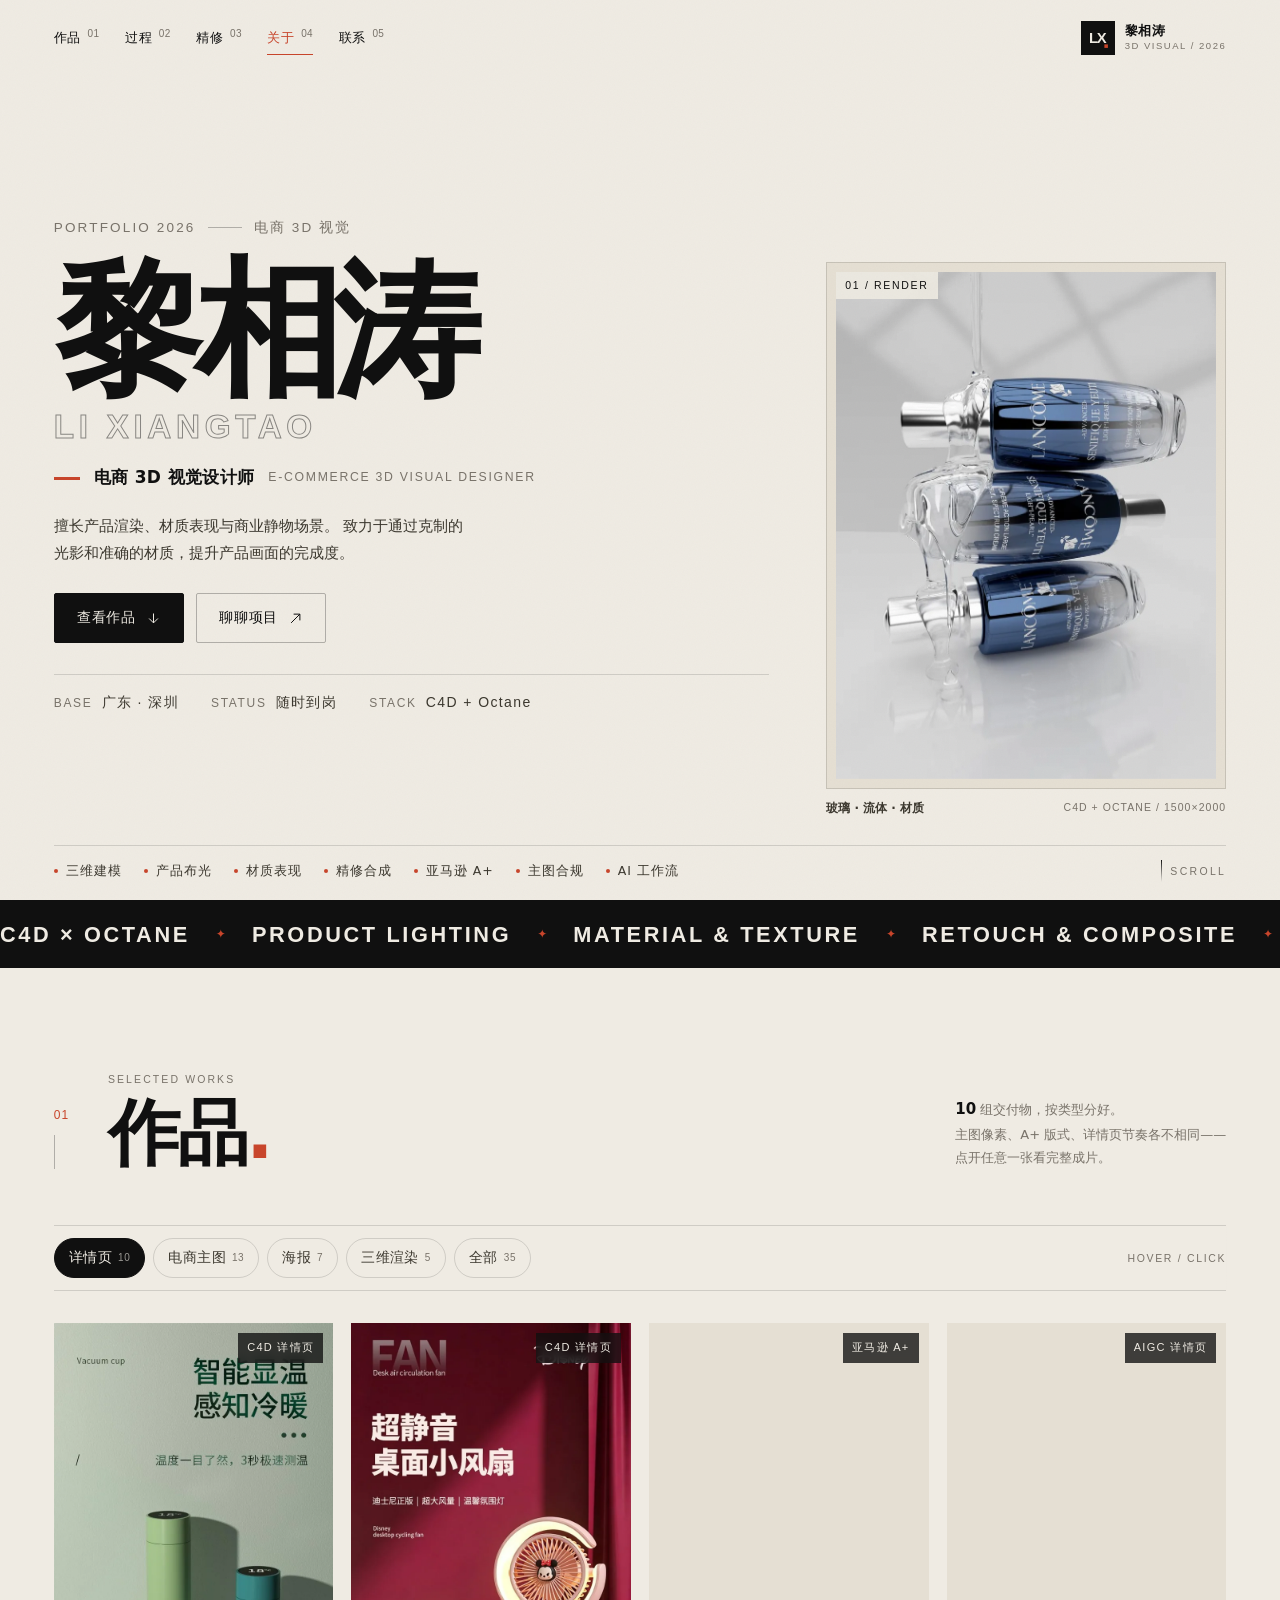
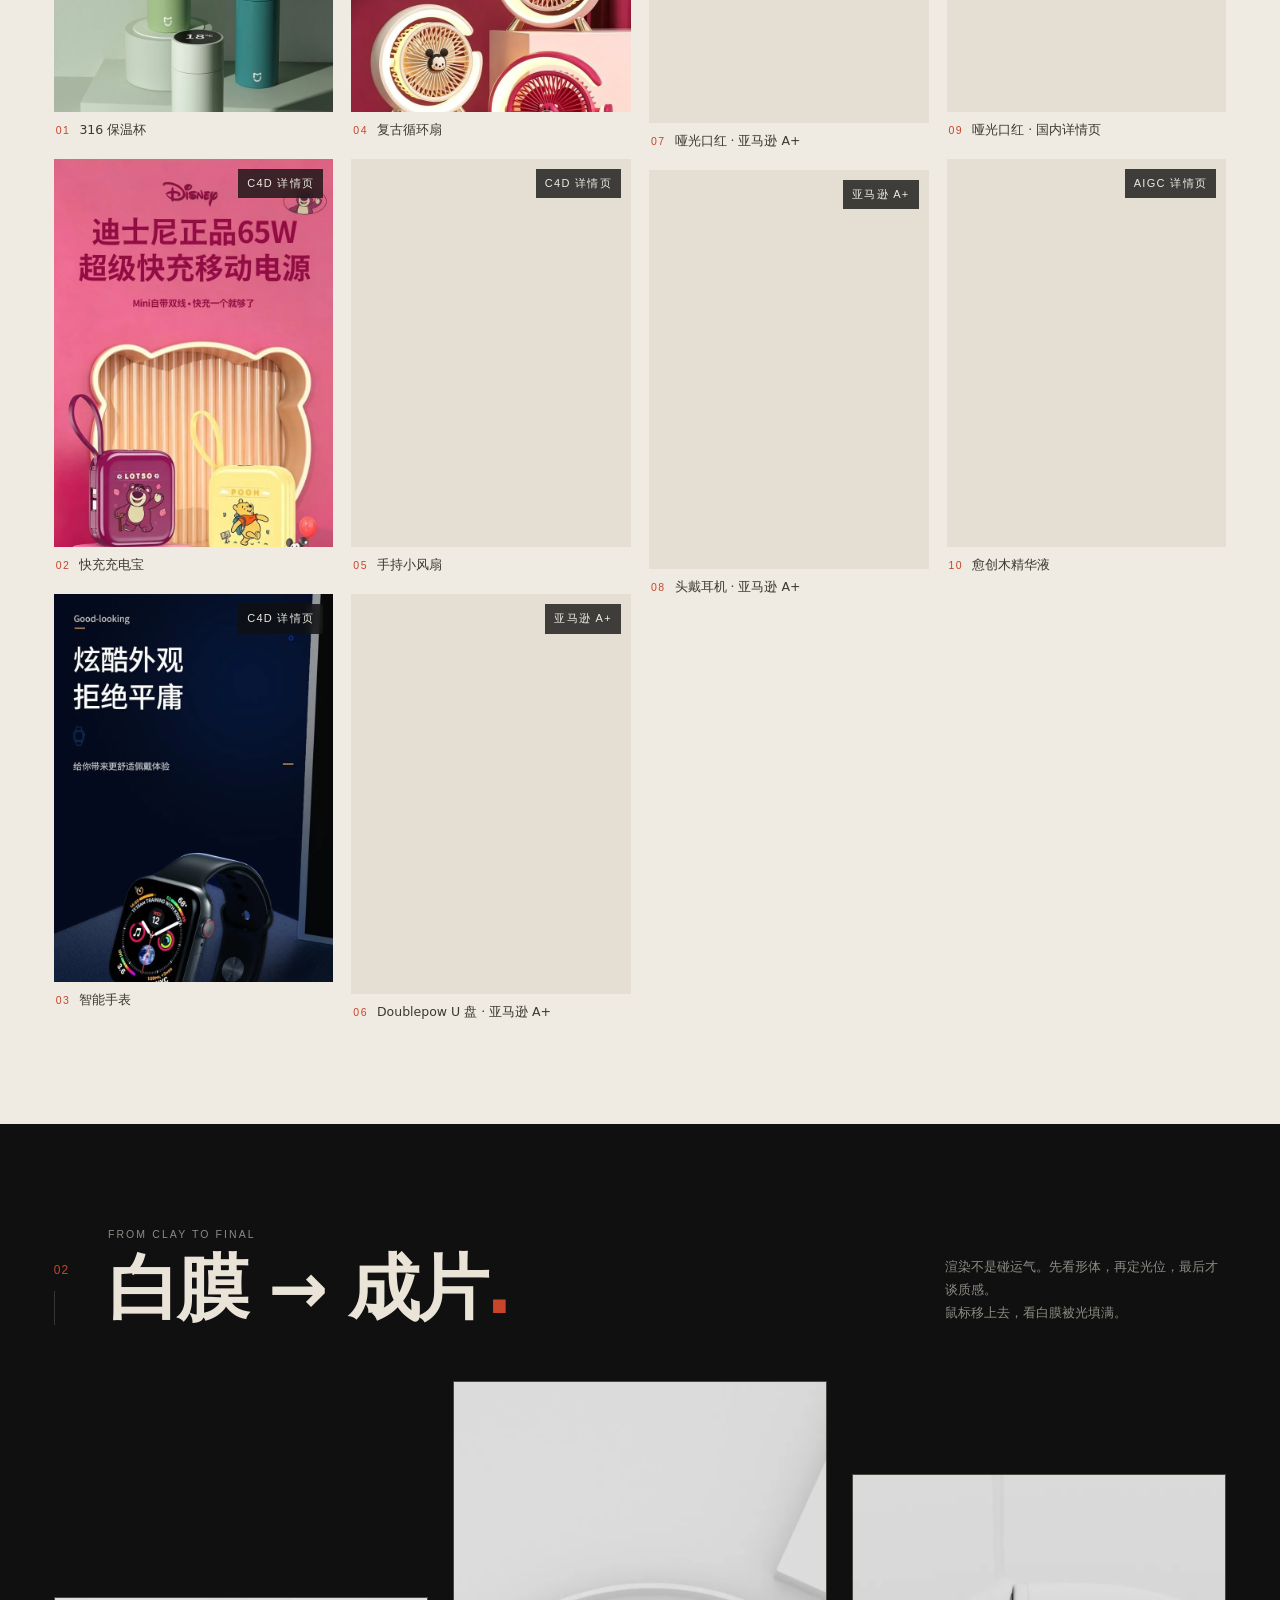
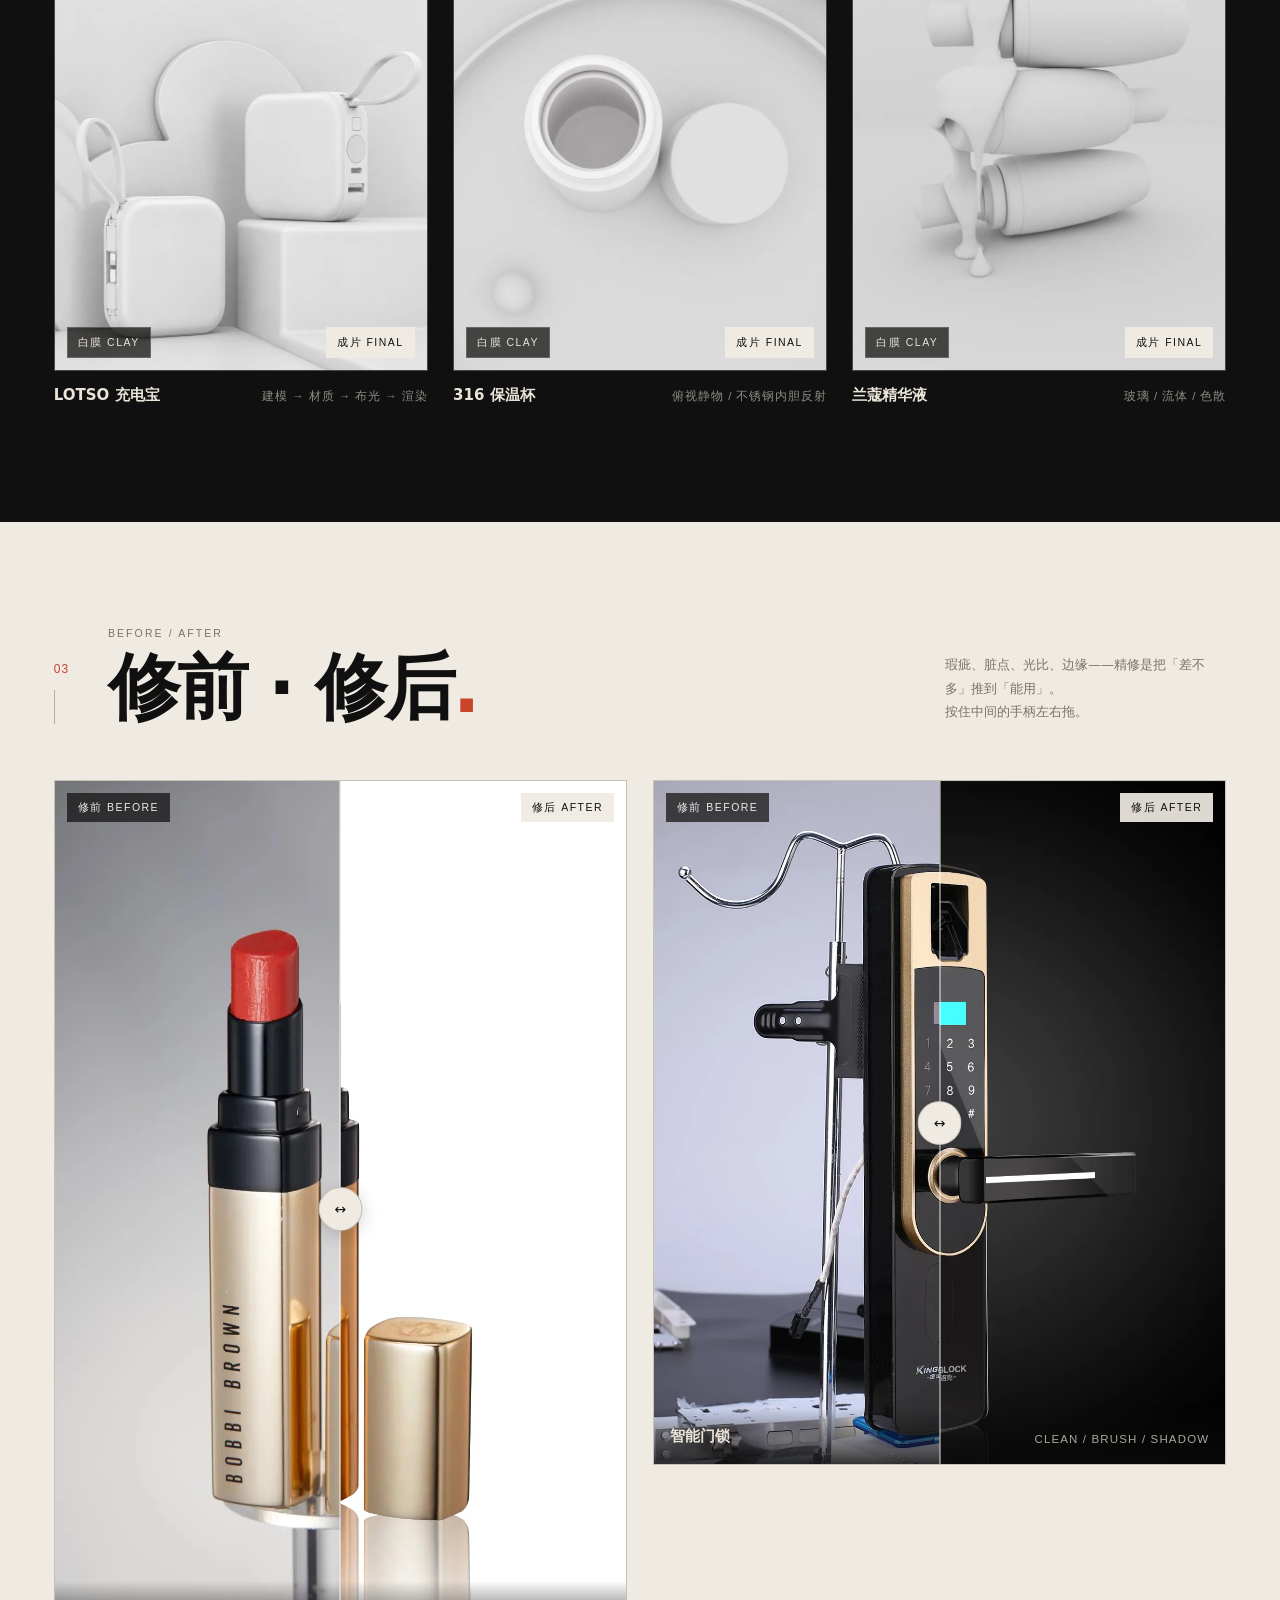
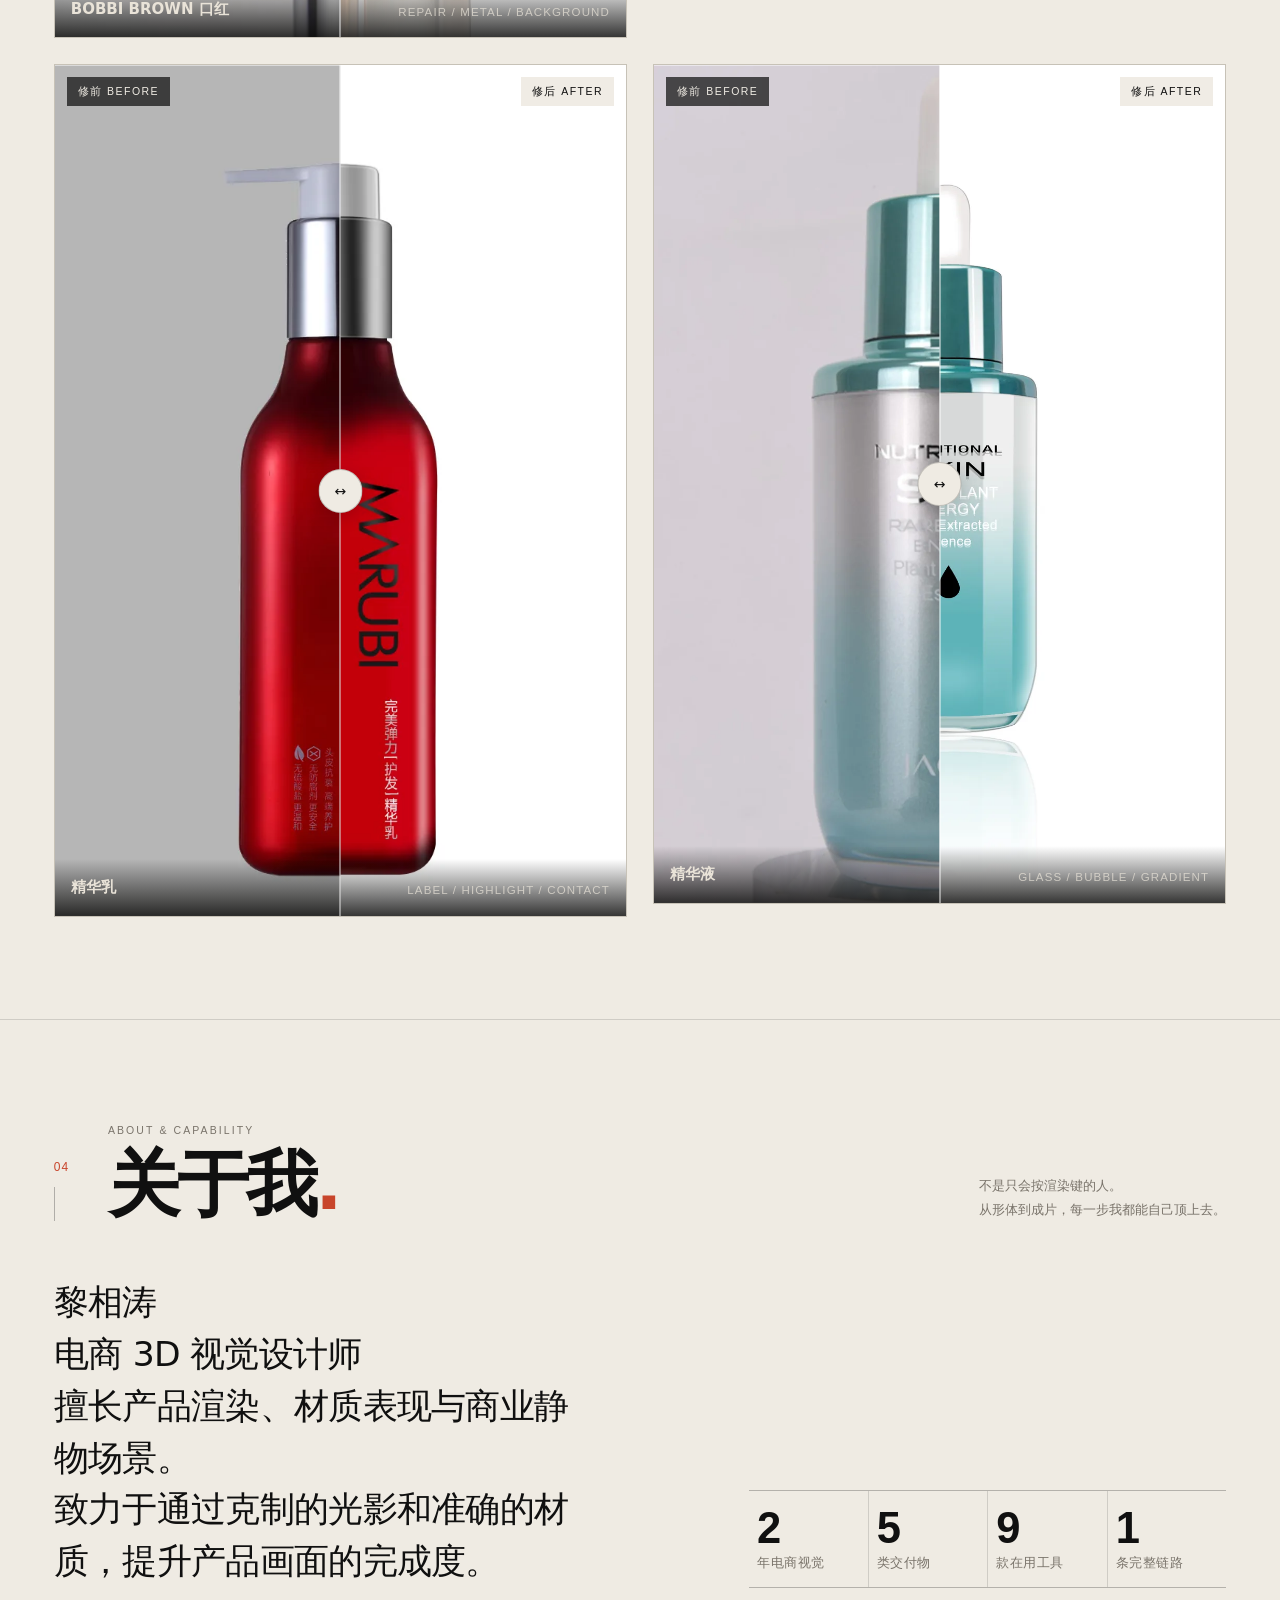
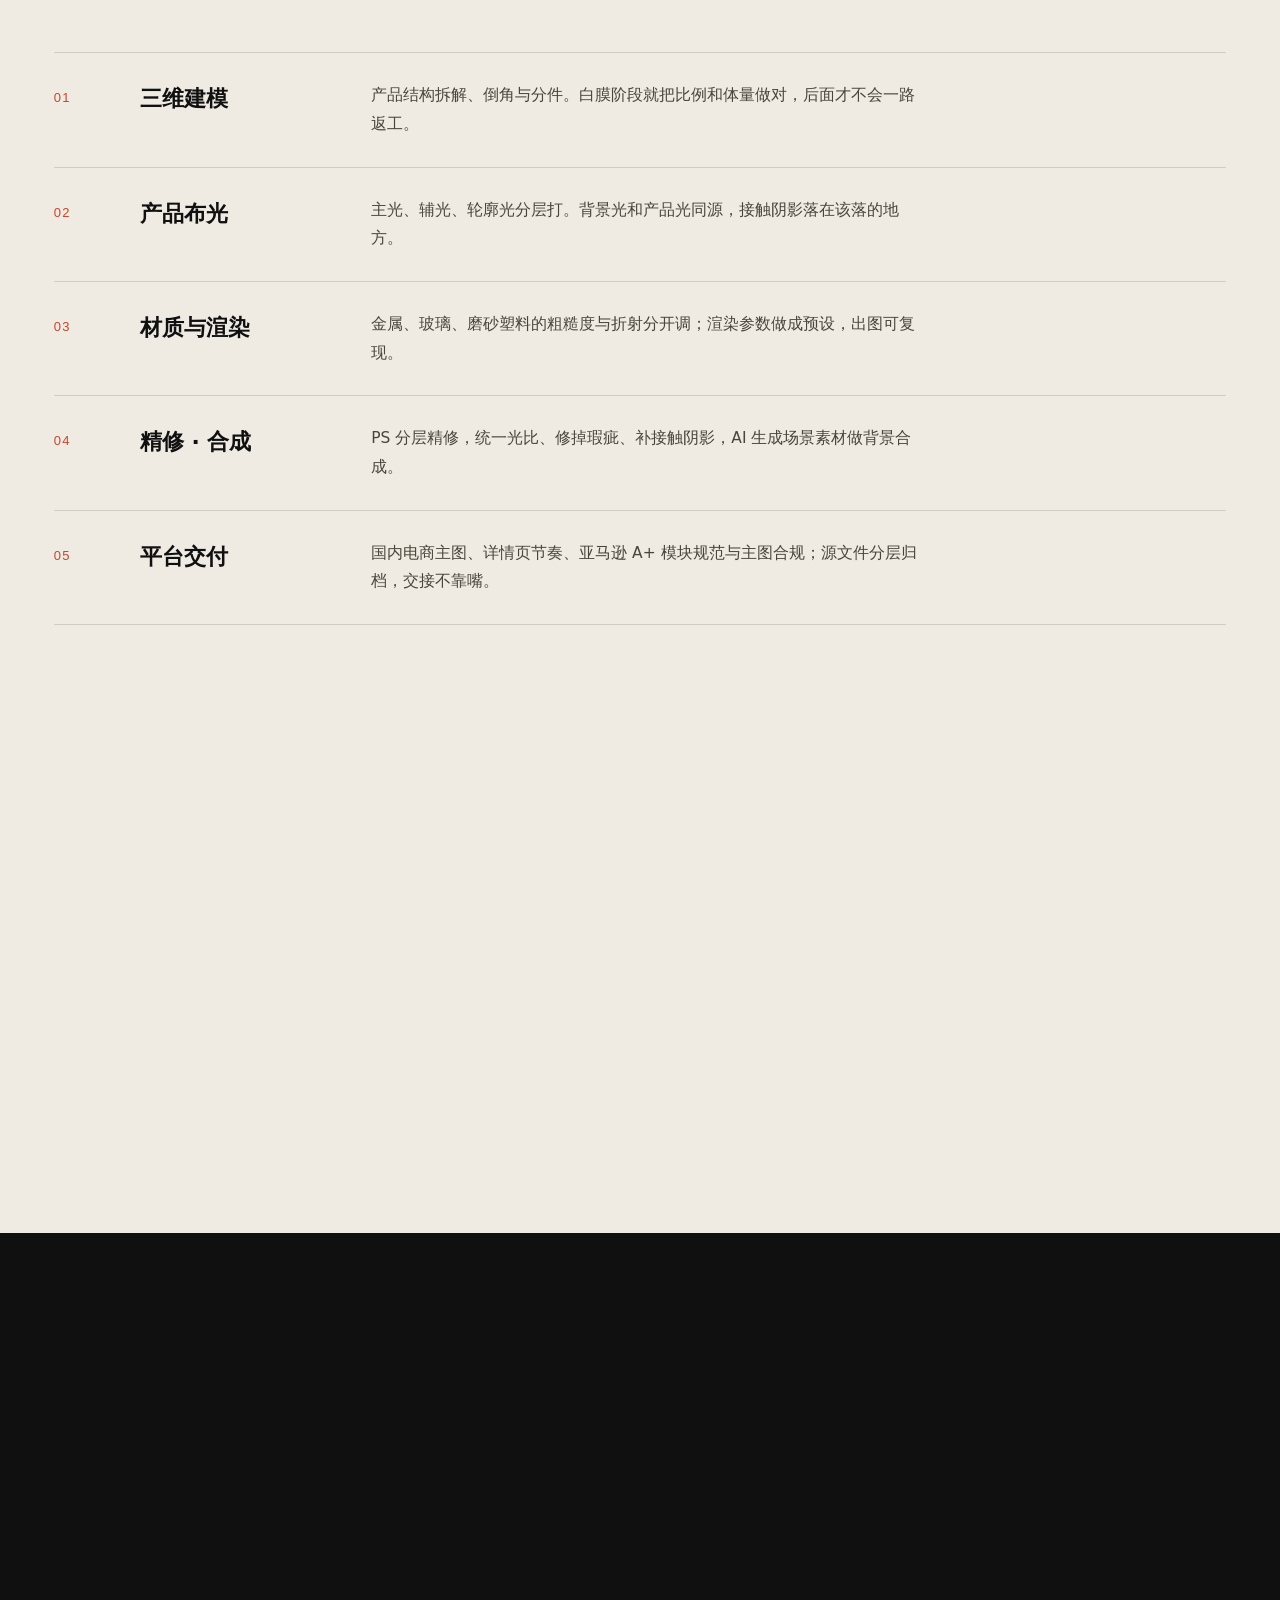
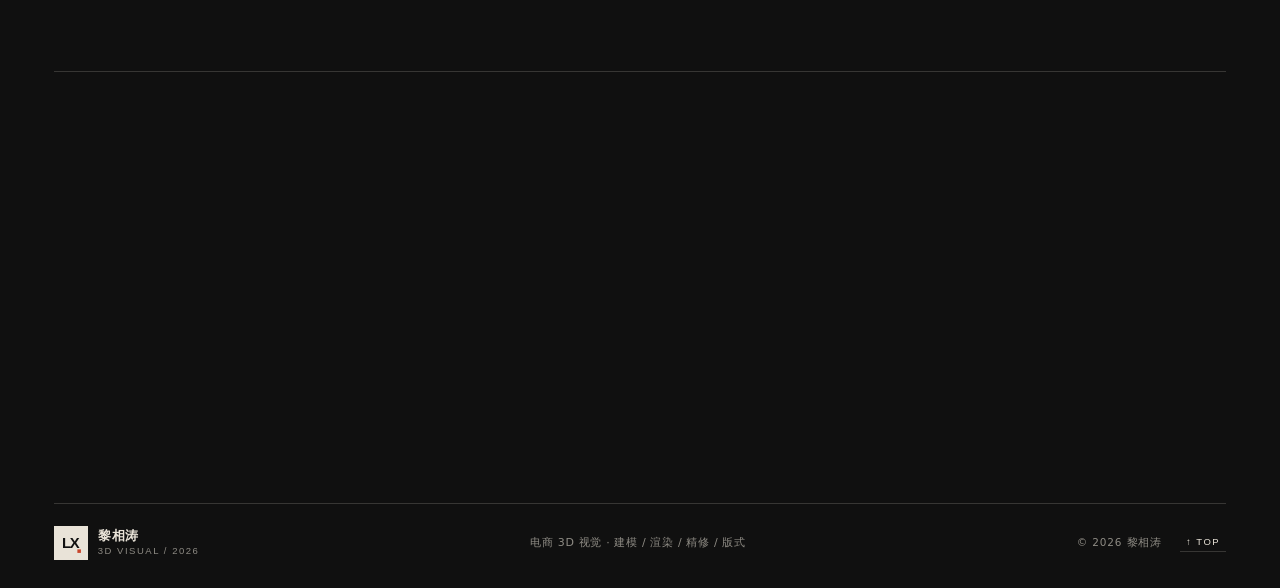
==== commit 0798cd2e: "fix: 灯箱图按2倍显示尺寸重导(retina清晰) + 图片版本号v7 + 镜像站同步" ====
--- a/网站制作/index.html
+++ b/网站制作/index.html
@@ -11,7 +11,7 @@
 <meta property="og:type" content="website">
 <link rel="icon" href="data:image/svg+xml,%3Csvg xmlns='http://www.w3.org/2000/svg' viewBox='0 0 64 64'%3E%3Crect width='64' height='64' fill='%23101010'/%3E%3Ctext x='32' y='43' font-family='Arial,sans-serif' font-size='27' font-weight='bold' fill='%23EFEBE3' text-anchor='middle' letter-spacing='-2'%3ELX%3C/text%3E%3Crect x='45' y='45' width='7' height='7' fill='%23C8452B'/%3E%3C/svg%3E">
 <link rel="preload" as="image" href="assets/img/render-lancome.webp" fetchpriority="high">
-<link rel="stylesheet" href="assets/css/style.css?v=10">
+<link rel="stylesheet" href="assets/css/style.css?v=11">
 </head>
 <body>
 
@@ -402,6 +402,6 @@
 
 <noscript><p style="padding:32px;font-family:sans-serif">这个作品集需要开启 JavaScript 才能浏览作品，图片都在 assets/img 里可以直接打开。</p></noscript>
 
-<script src="assets/js/main.js?v=11"></script>
+<script src="assets/js/main.js?v=12"></script>
 </body>
 </html>
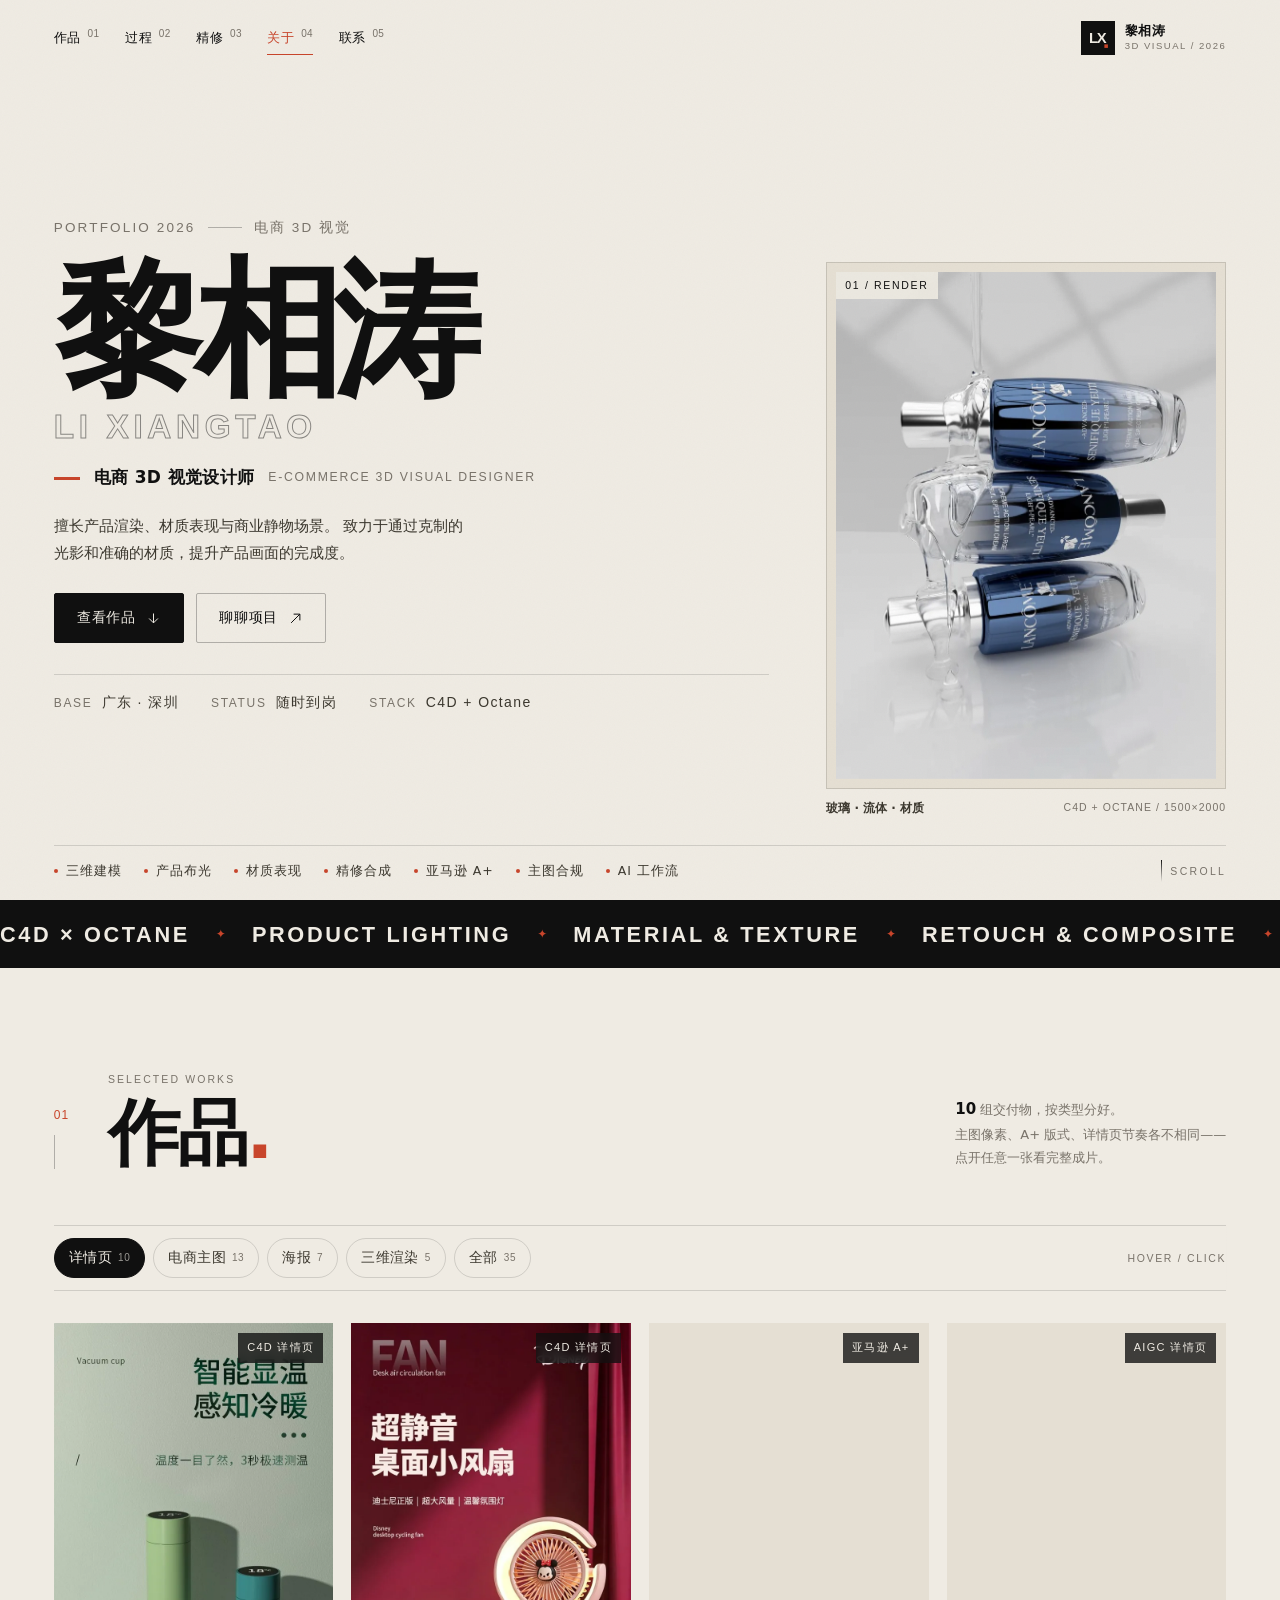
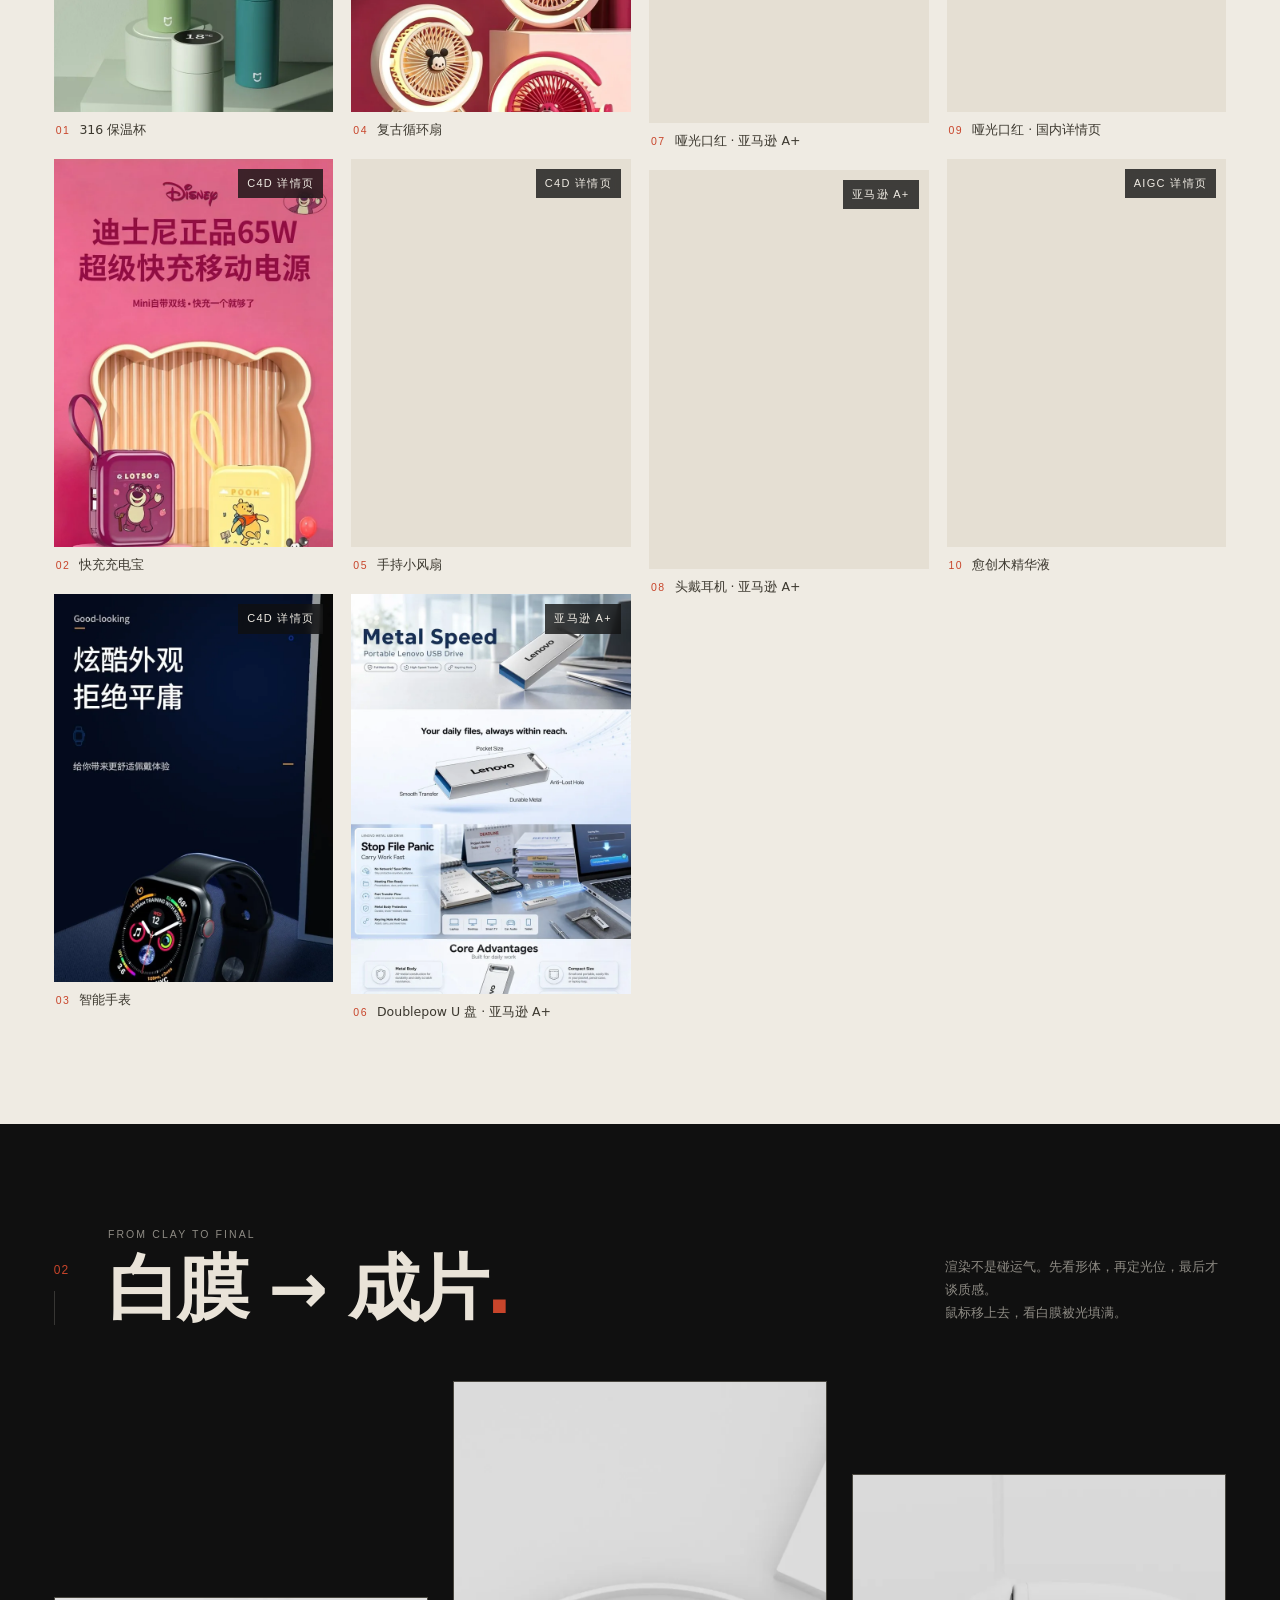
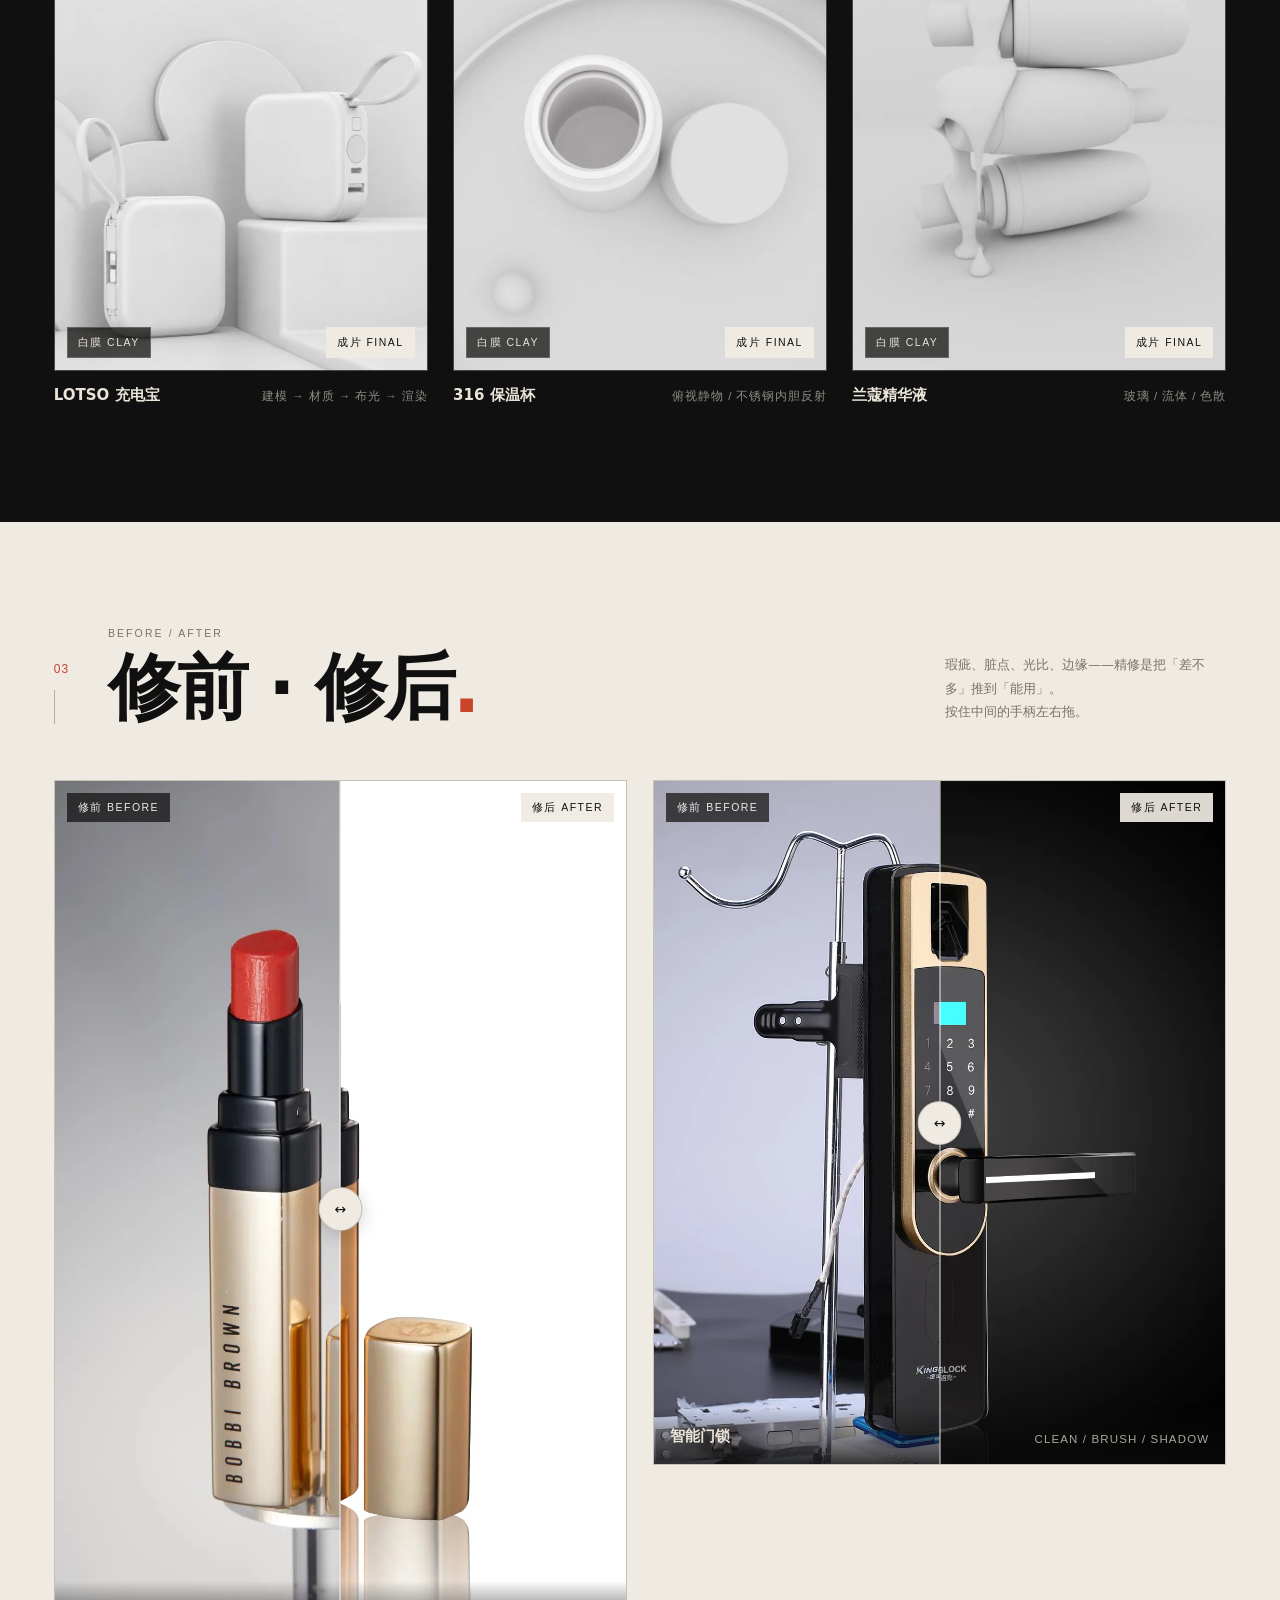
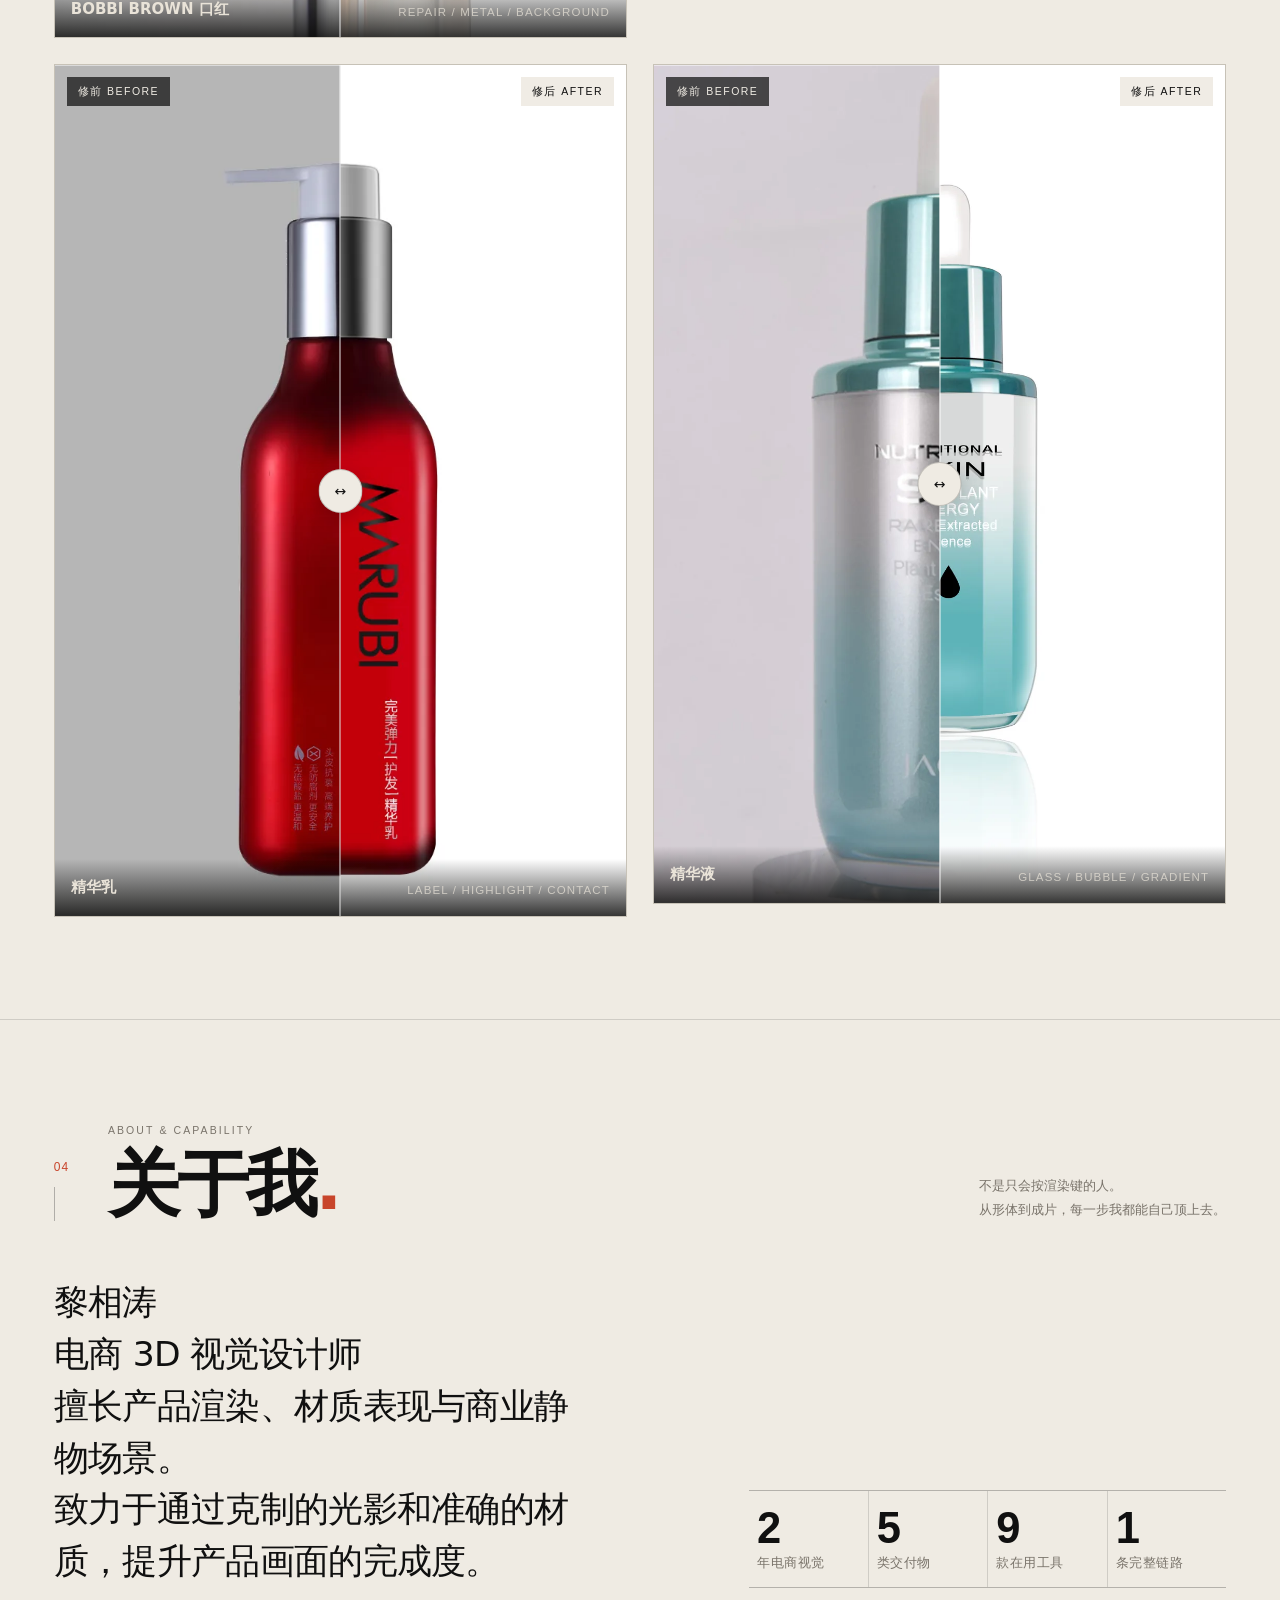
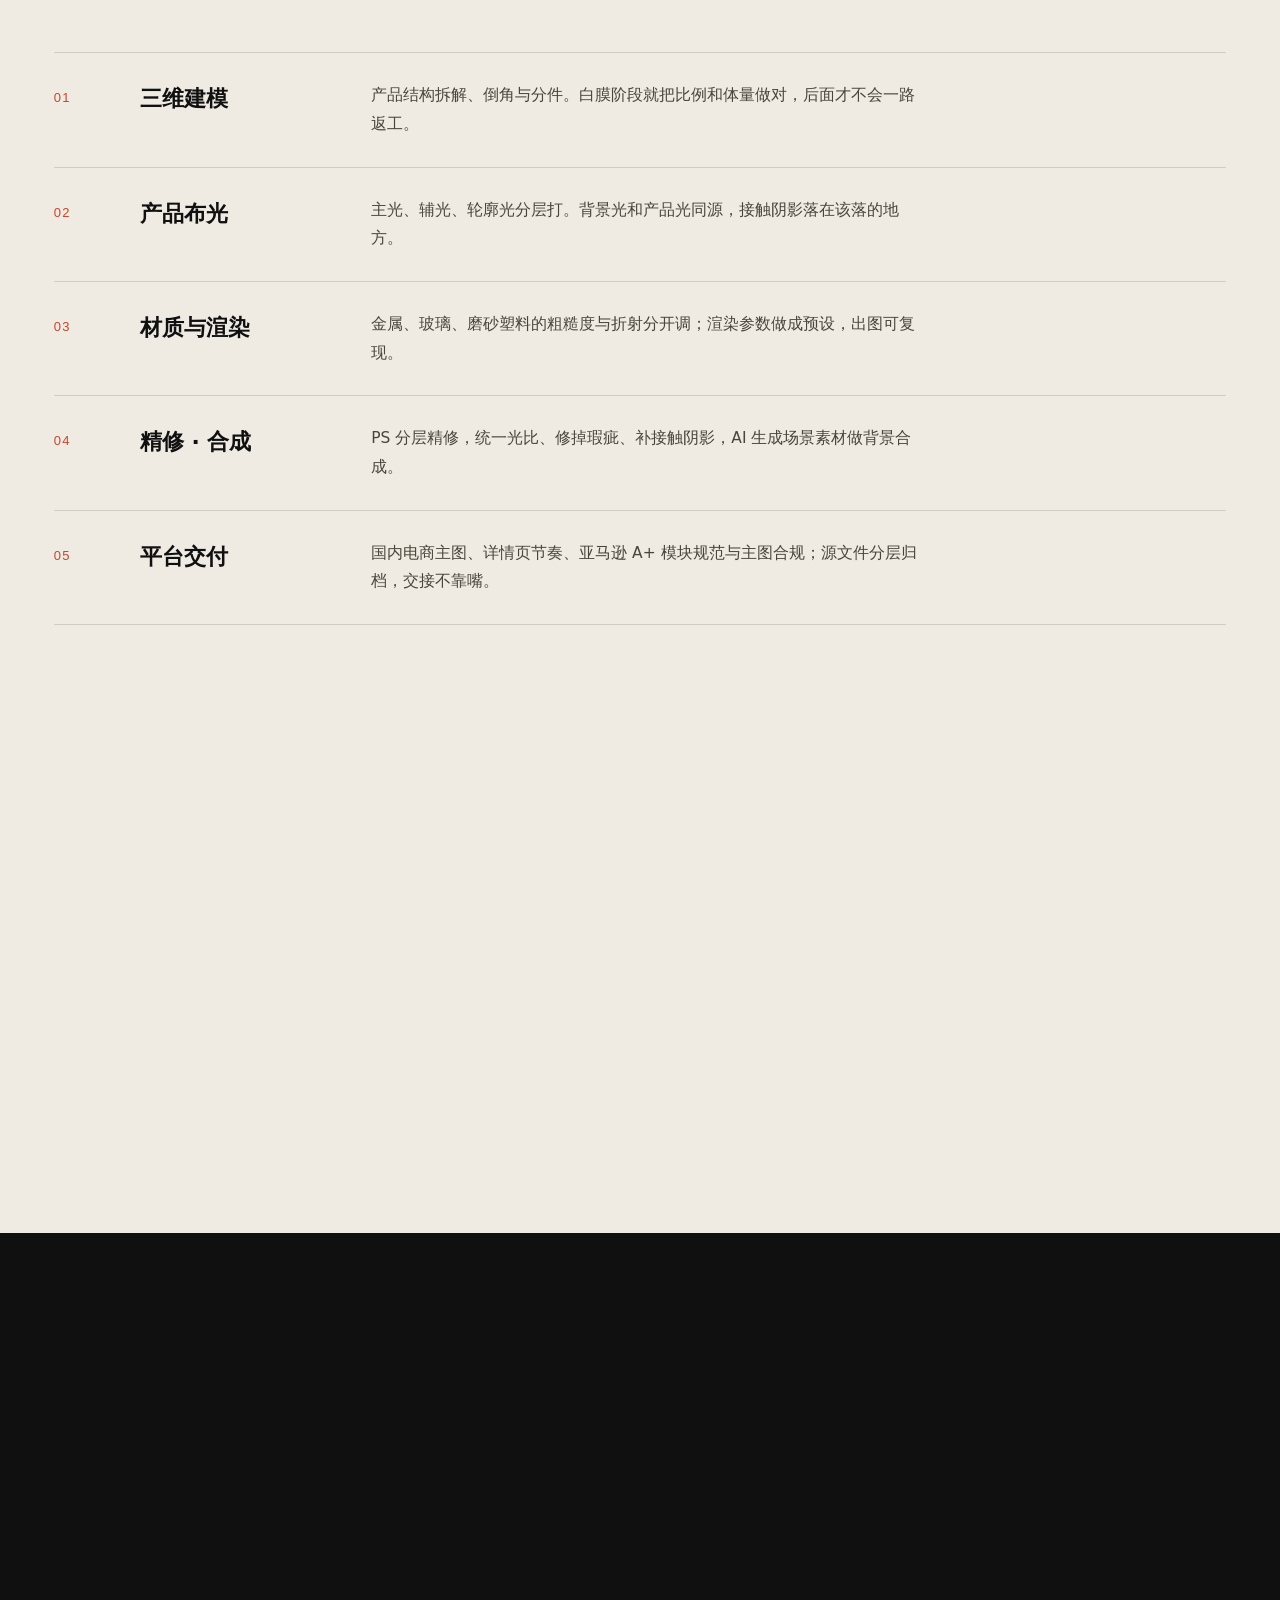
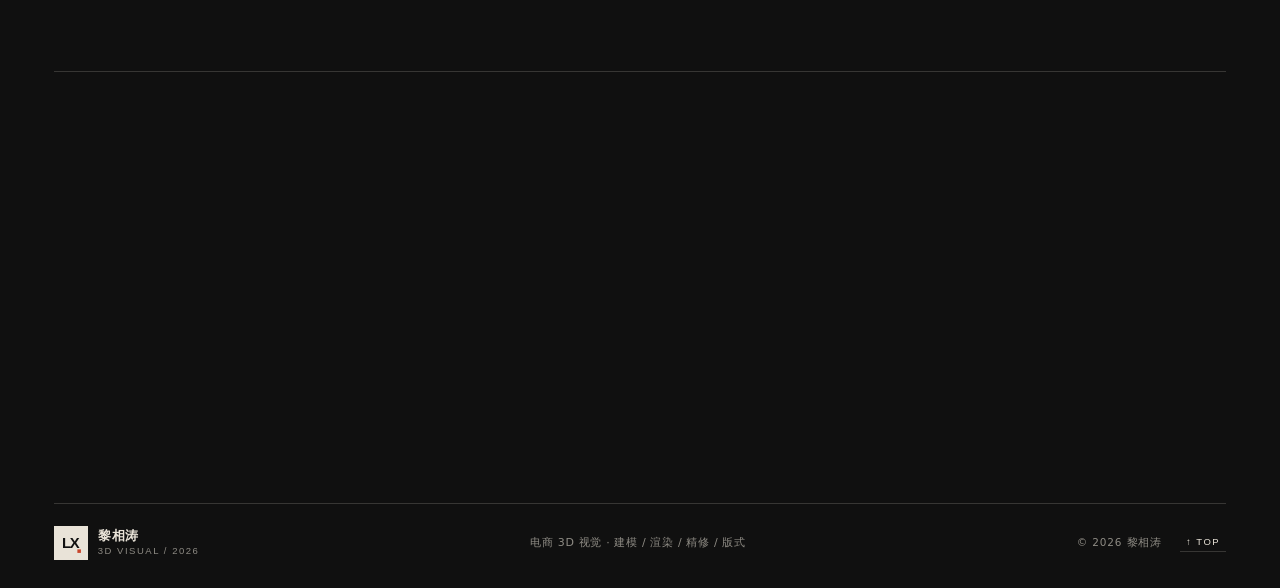
==== commit dcffd737: "fix: 灯箱按设备像素比自适应显示(物理1:1, 2倍屏不再放大发虚) + main.js?v13" ====
--- a/网站制作/index.html
+++ b/网站制作/index.html
@@ -402,6 +402,6 @@
 
 <noscript><p style="padding:32px;font-family:sans-serif">这个作品集需要开启 JavaScript 才能浏览作品，图片都在 assets/img 里可以直接打开。</p></noscript>
 
-<script src="assets/js/main.js?v=12"></script>
+<script src="assets/js/main.js?v=13"></script>
 </body>
 </html>
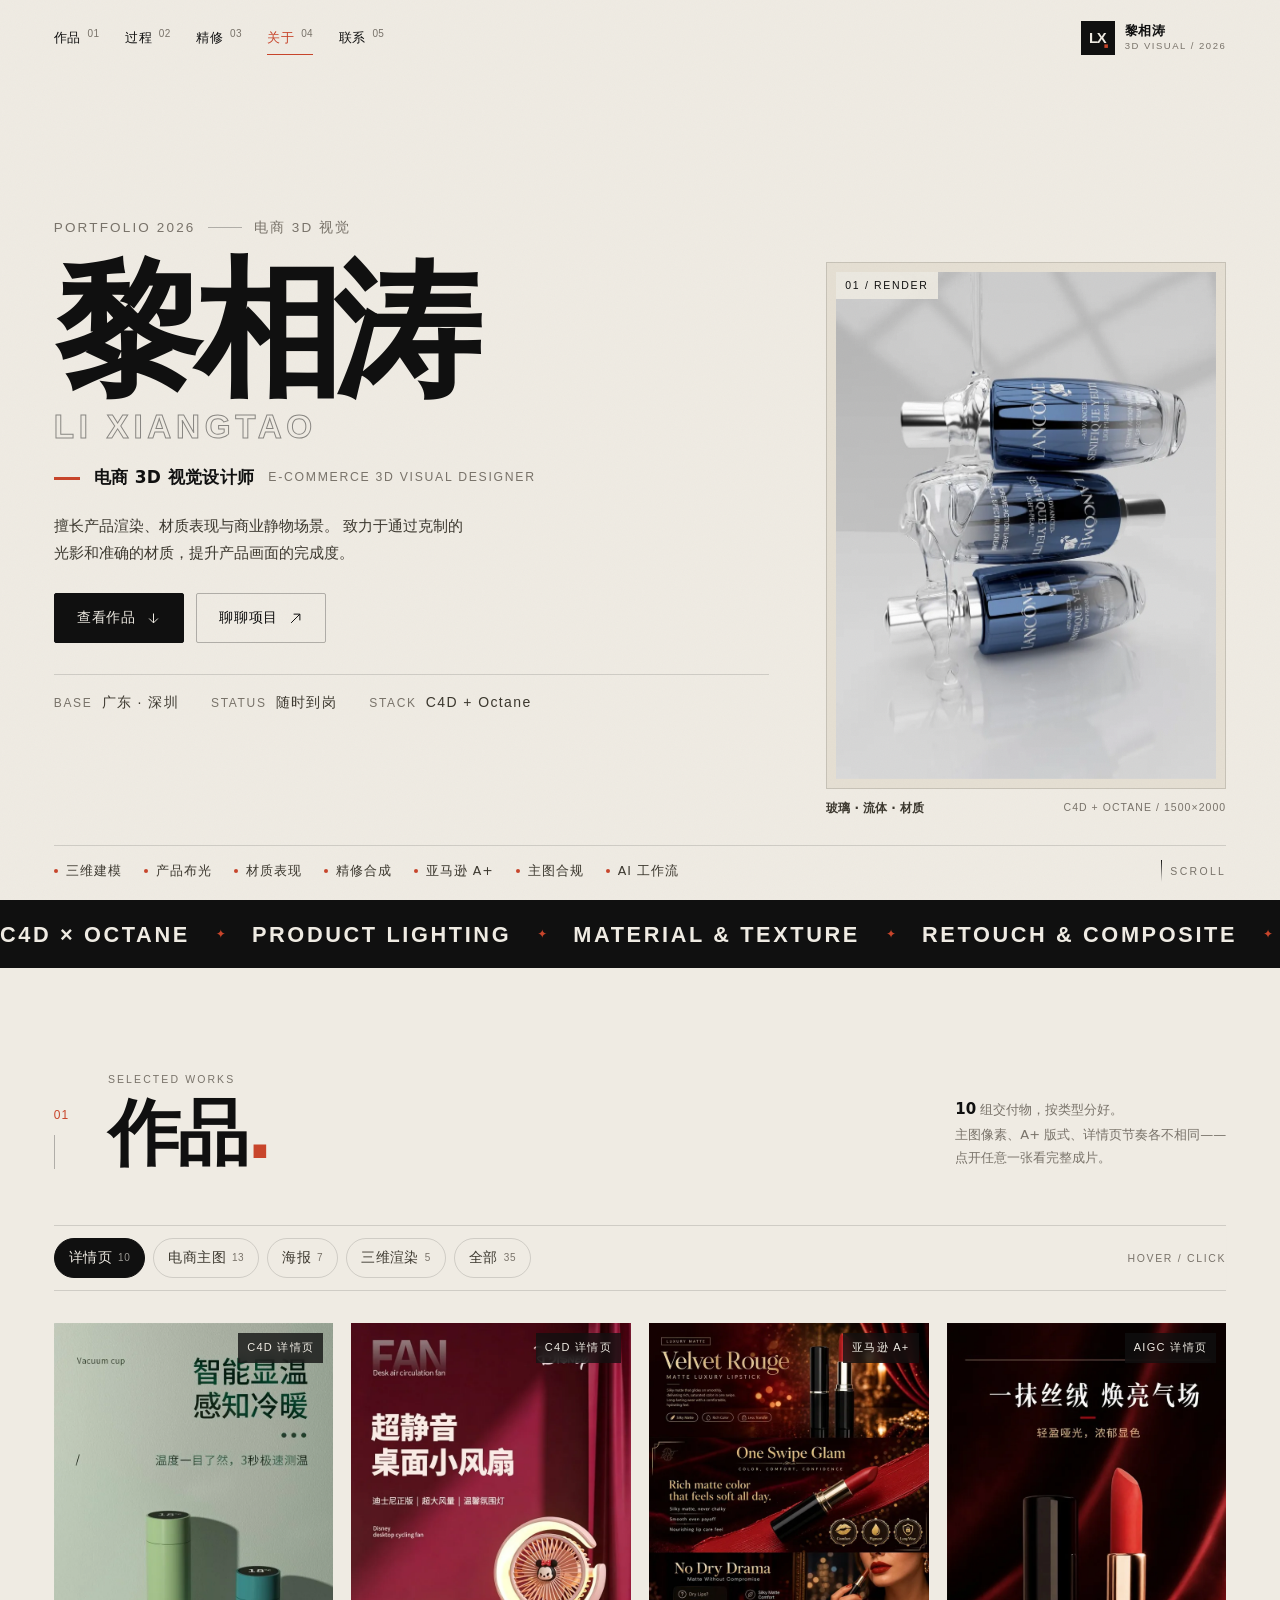
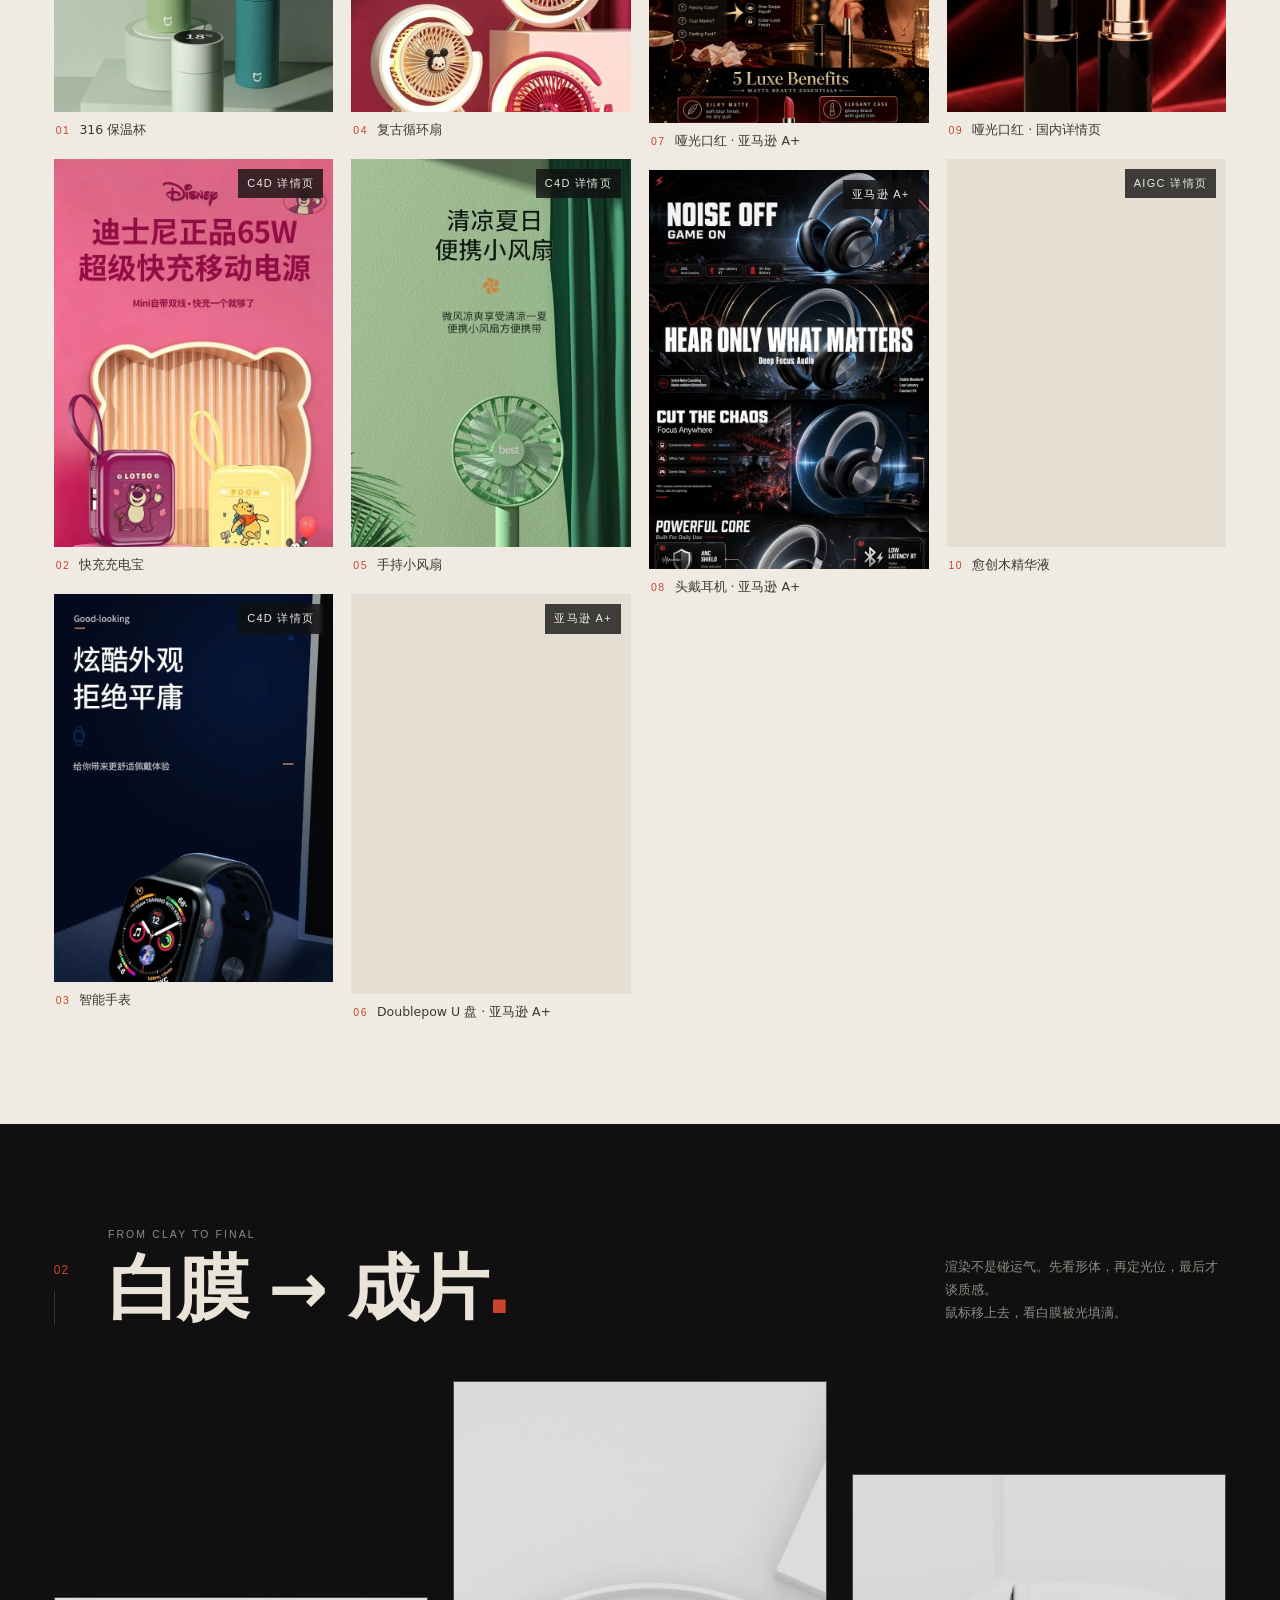
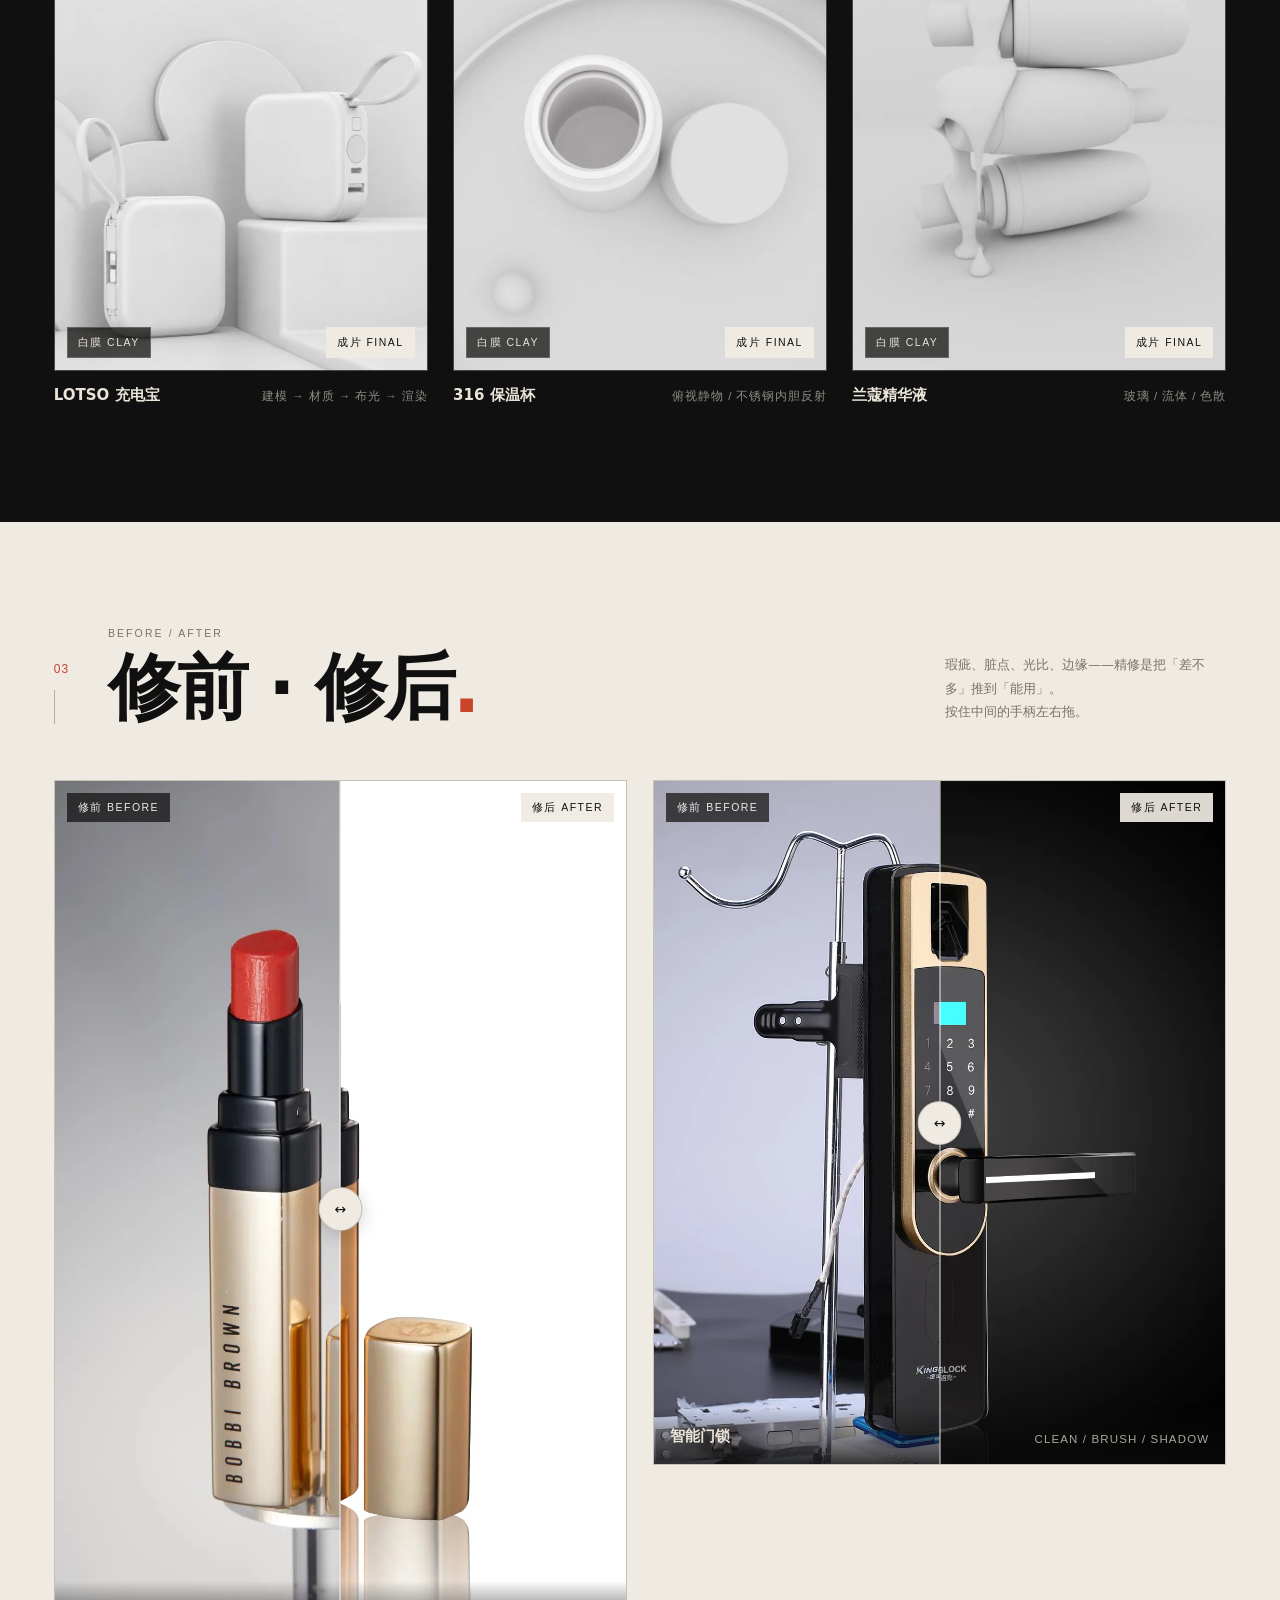
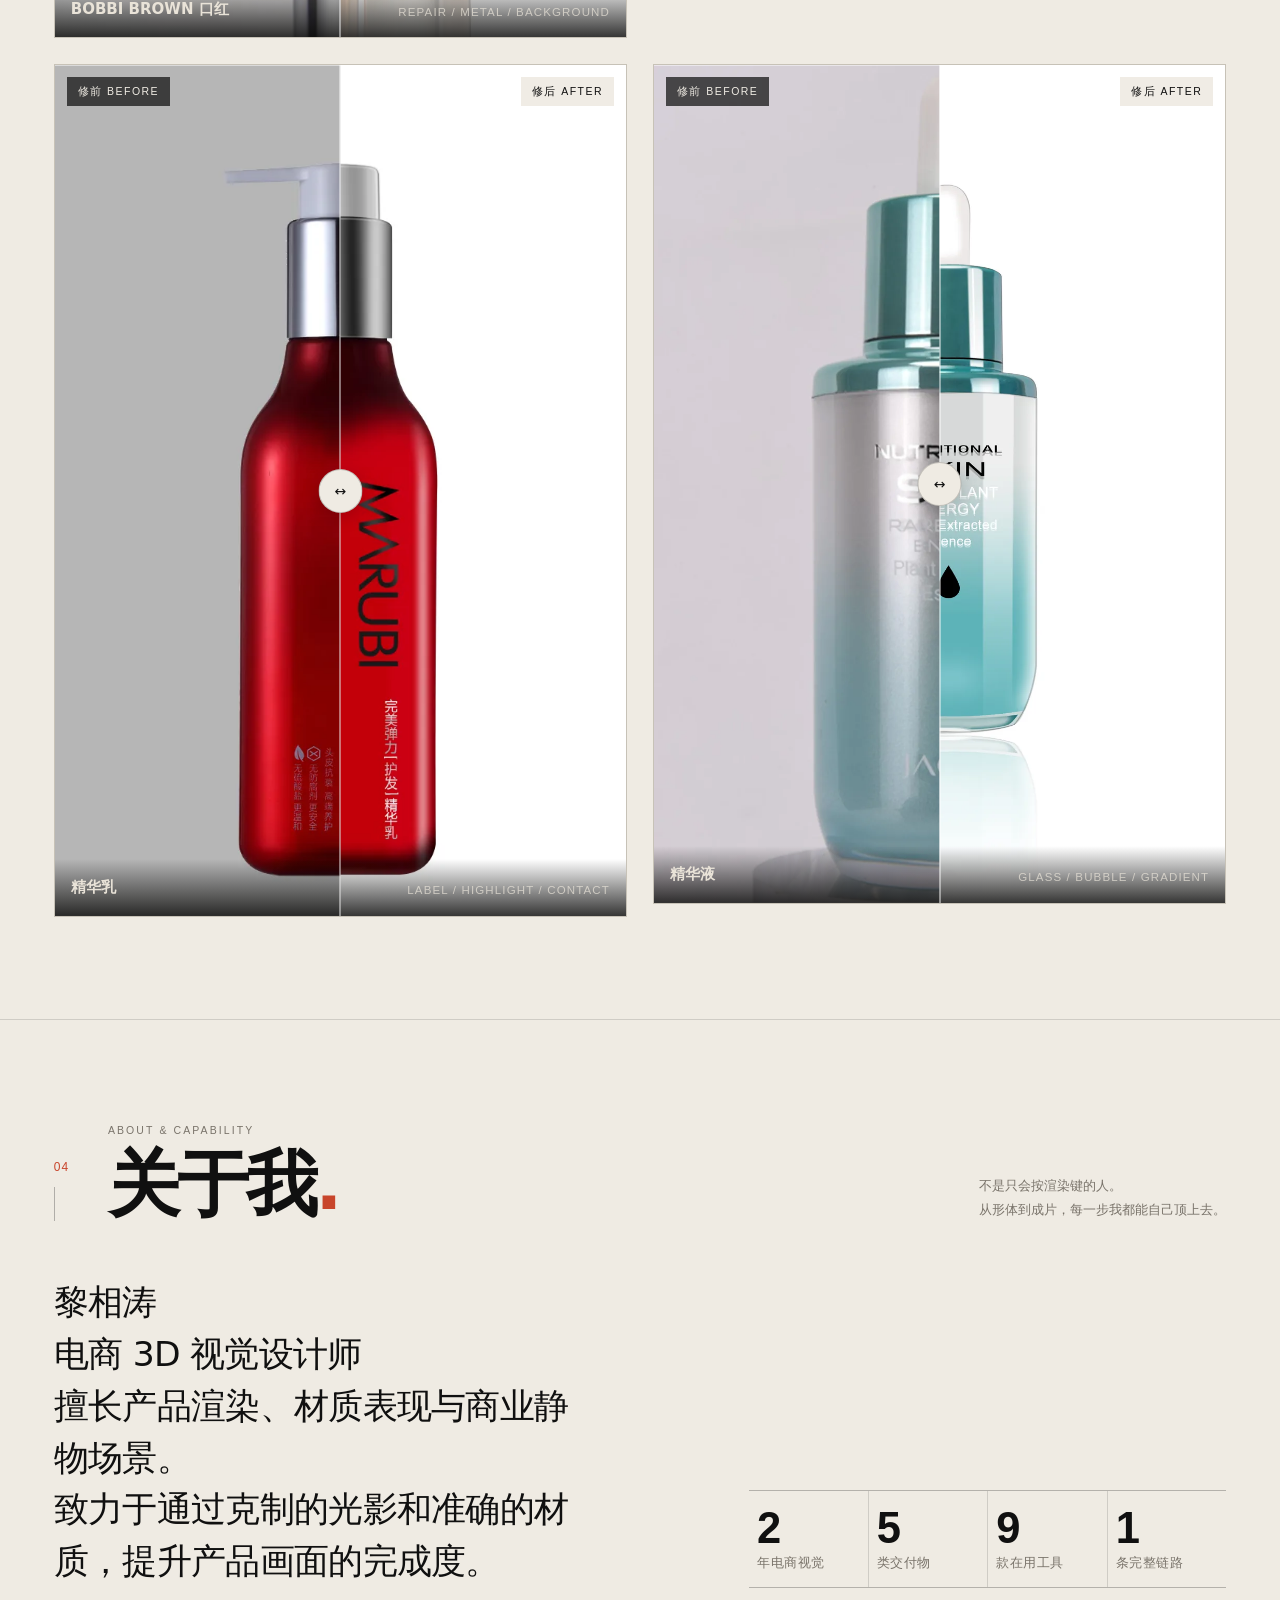
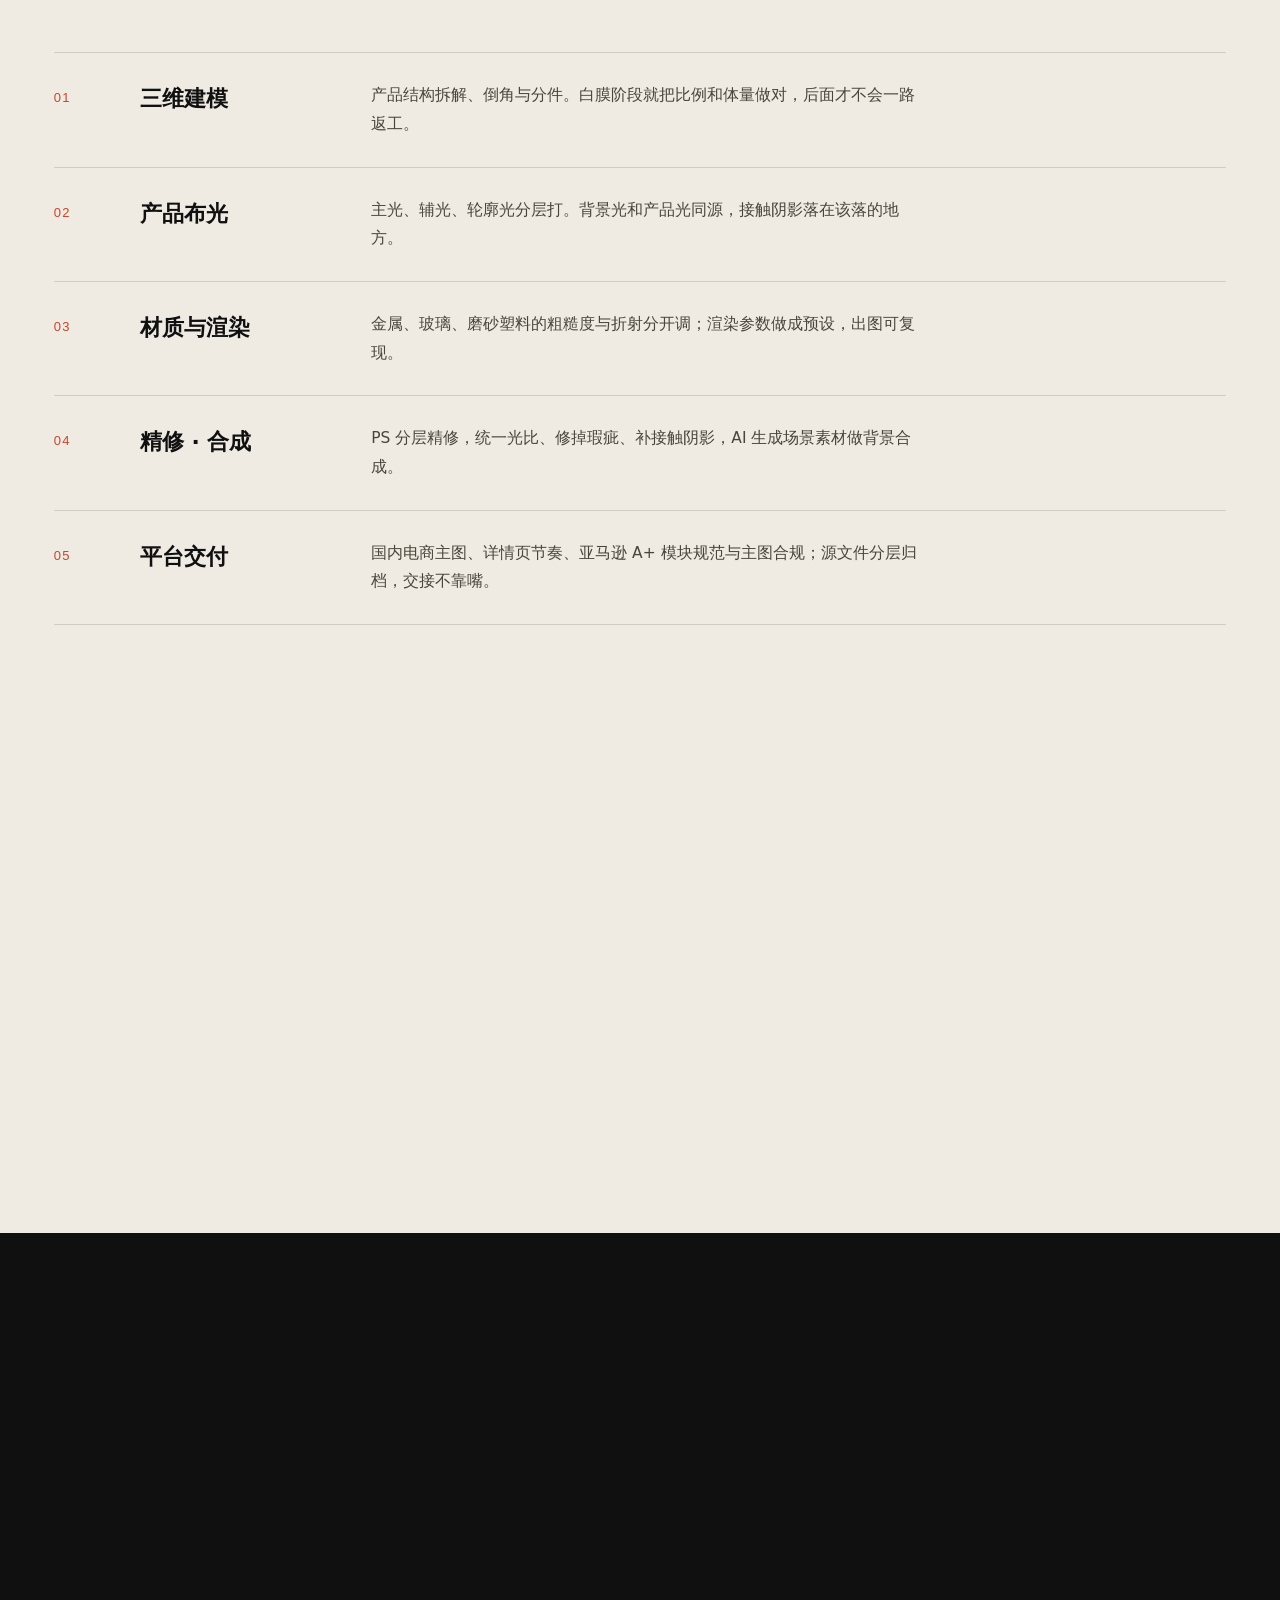
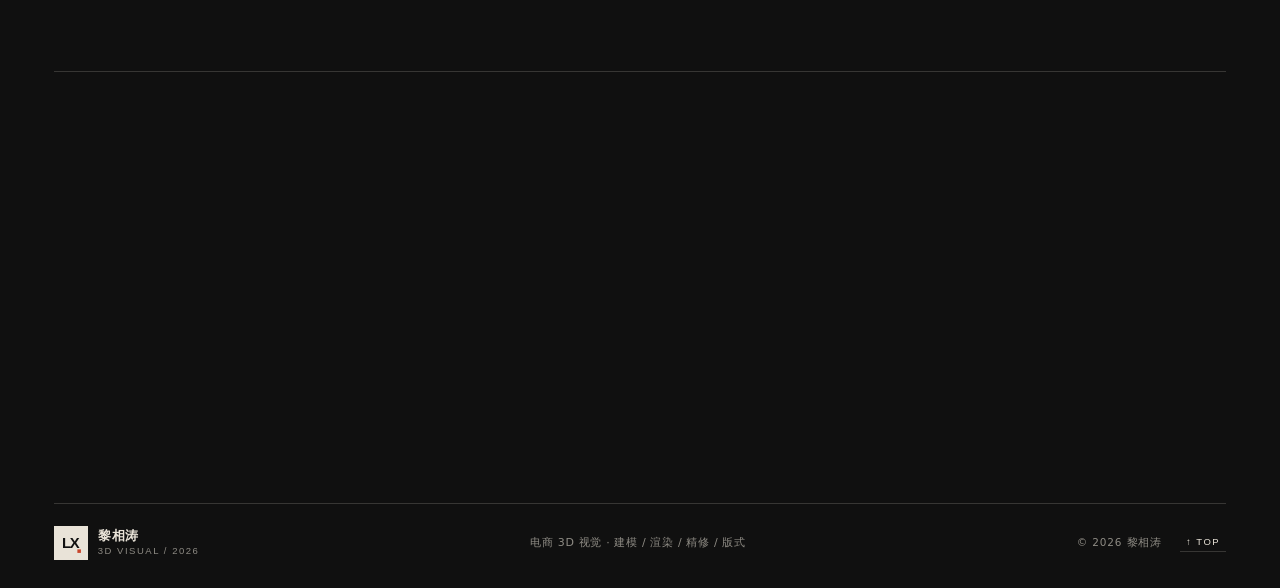
==== commit 66fa1d87: "fix: lightbox retina fit now binds onload before src plus cached/resize checks, bump main.js v14" ====
--- a/网站制作/index.html
+++ b/网站制作/index.html
@@ -402,6 +402,6 @@
 
 <noscript><p style="padding:32px;font-family:sans-serif">这个作品集需要开启 JavaScript 才能浏览作品，图片都在 assets/img 里可以直接打开。</p></noscript>
 
-<script src="assets/js/main.js?v=13"></script>
+<script src="assets/js/main.js?v=14"></script>
 </body>
 </html>
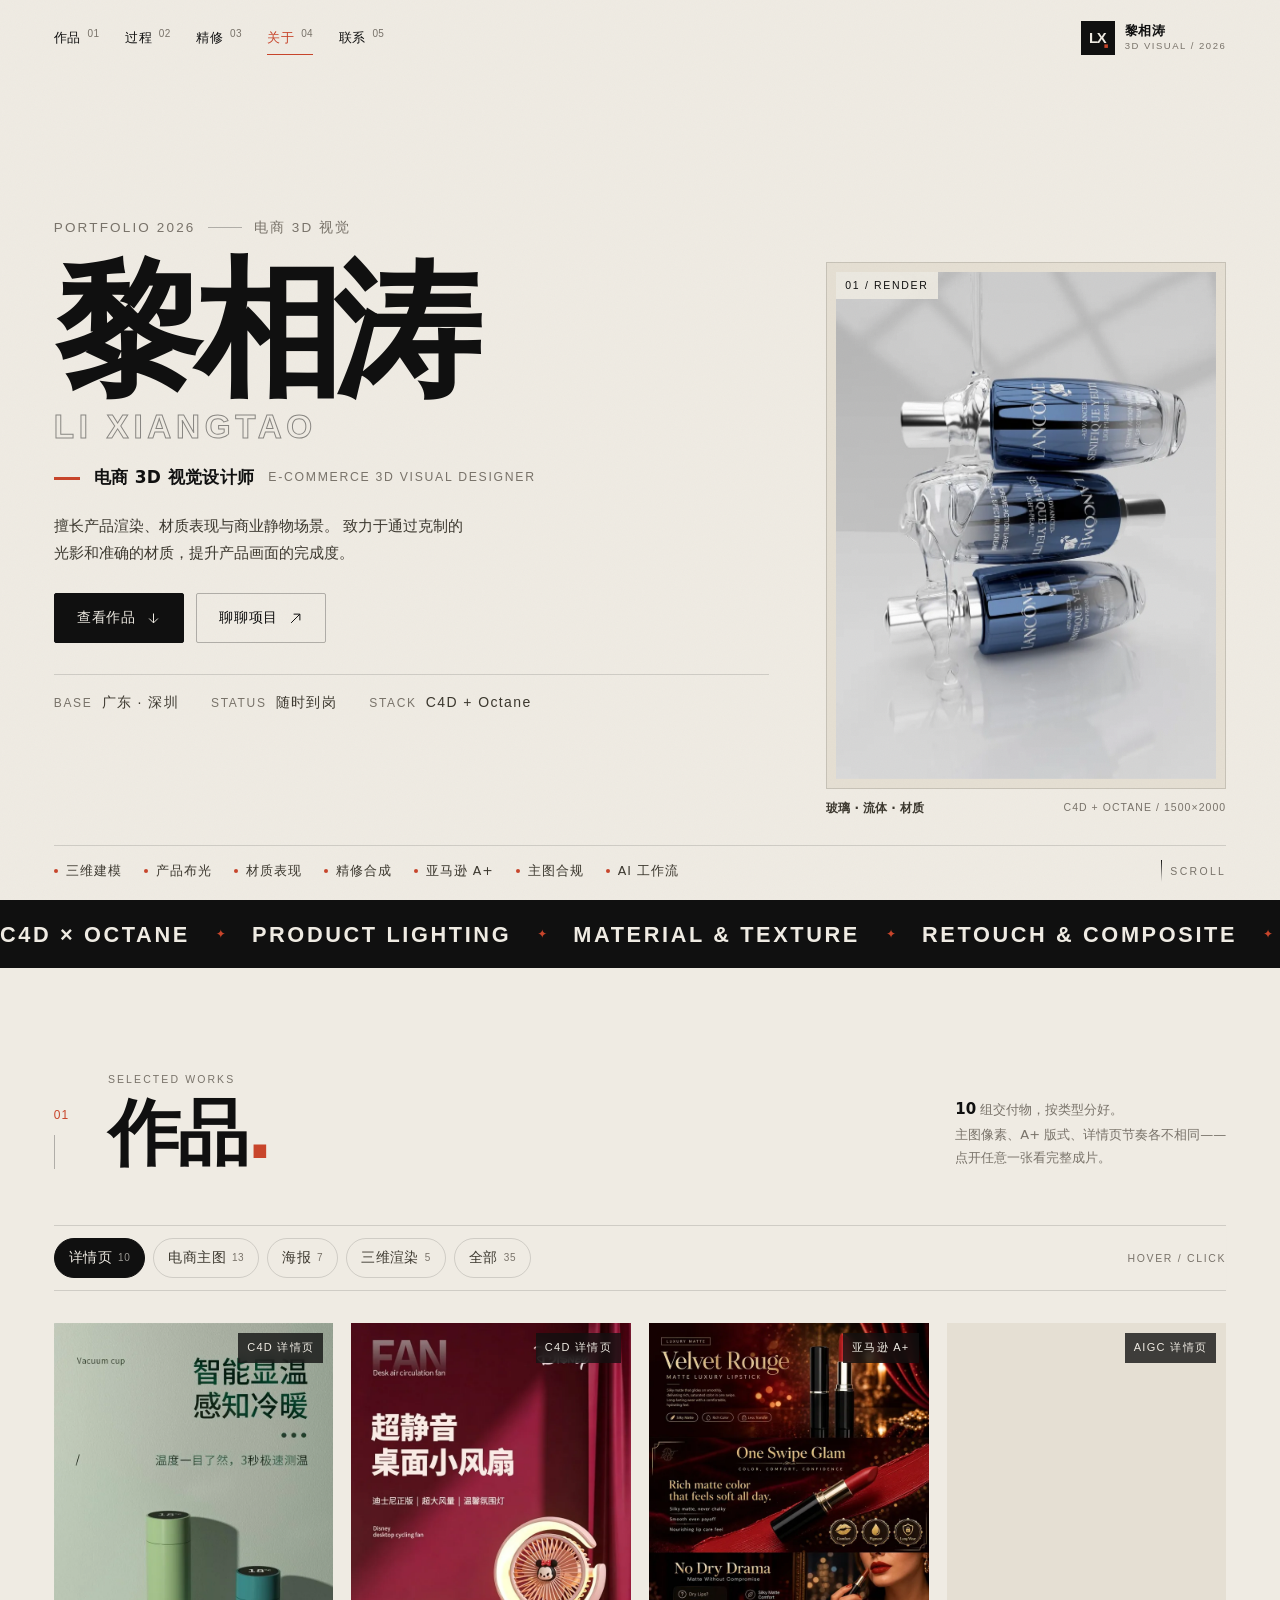
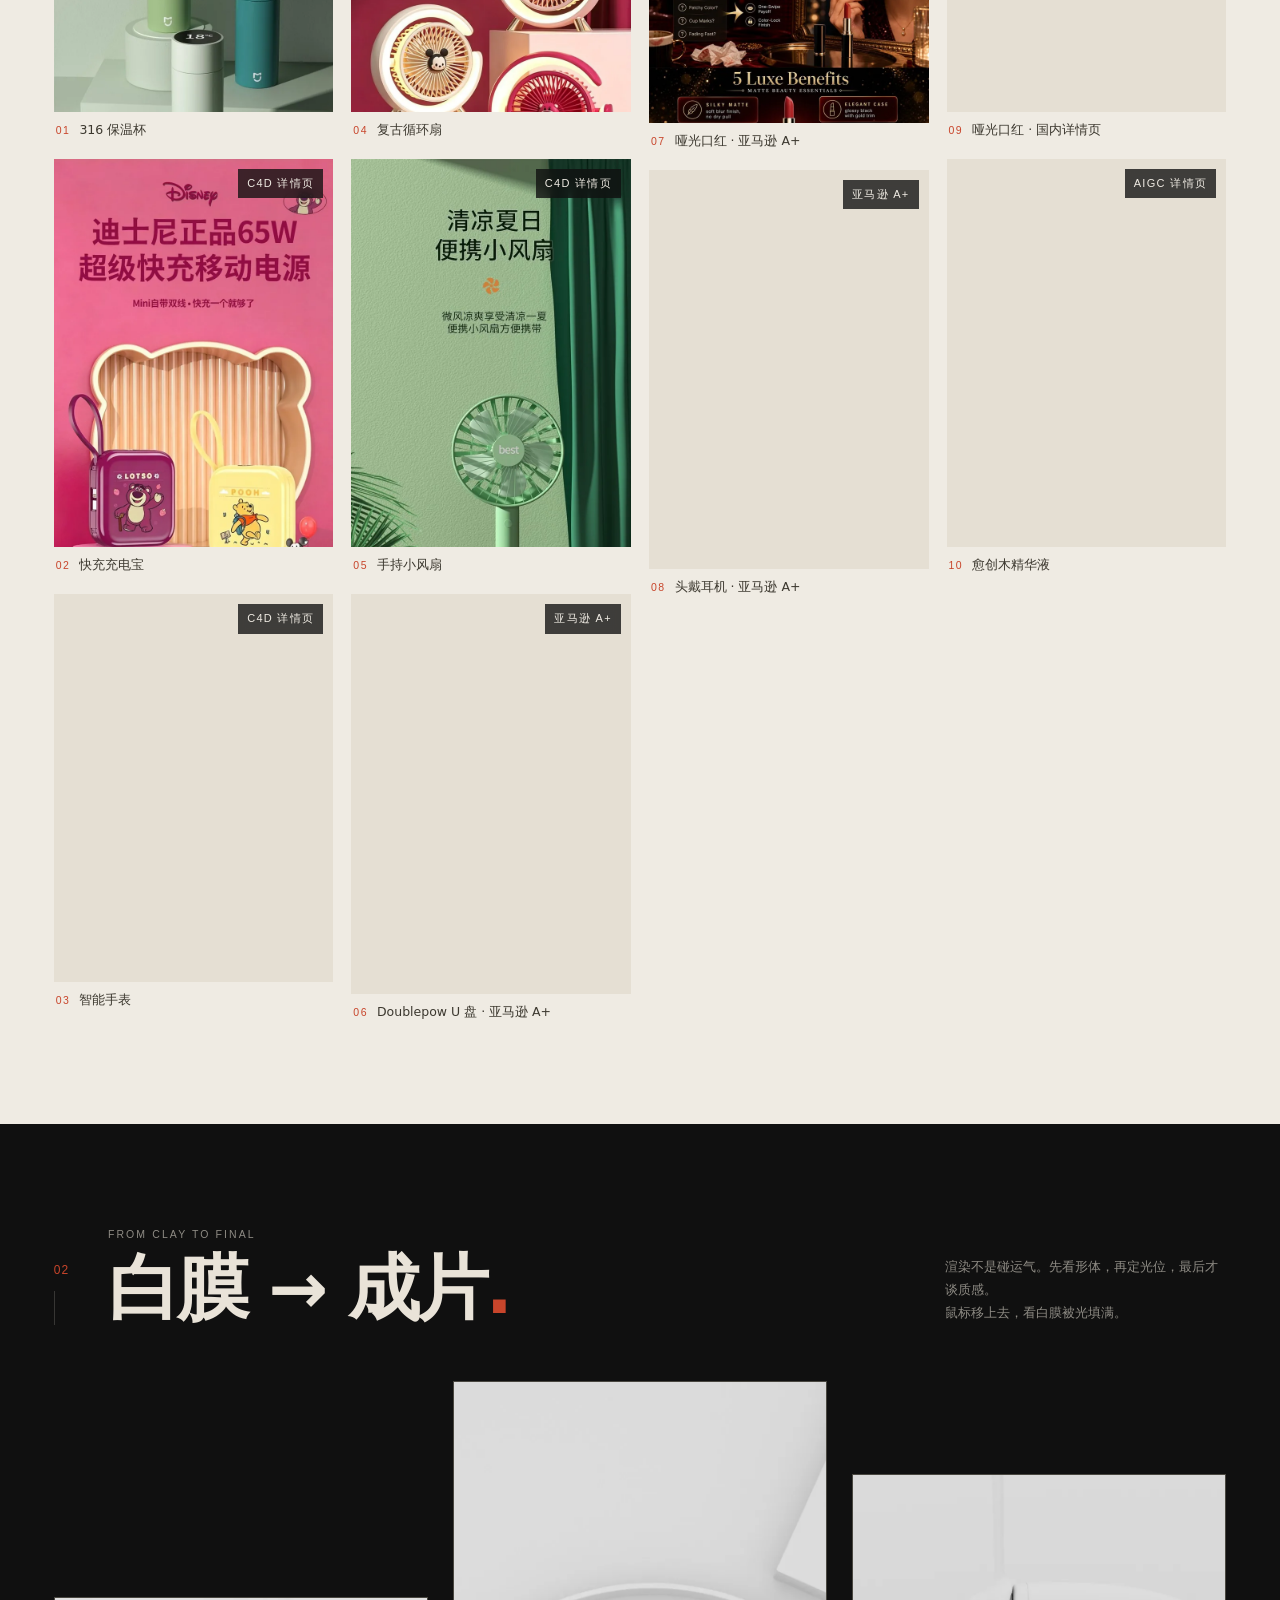
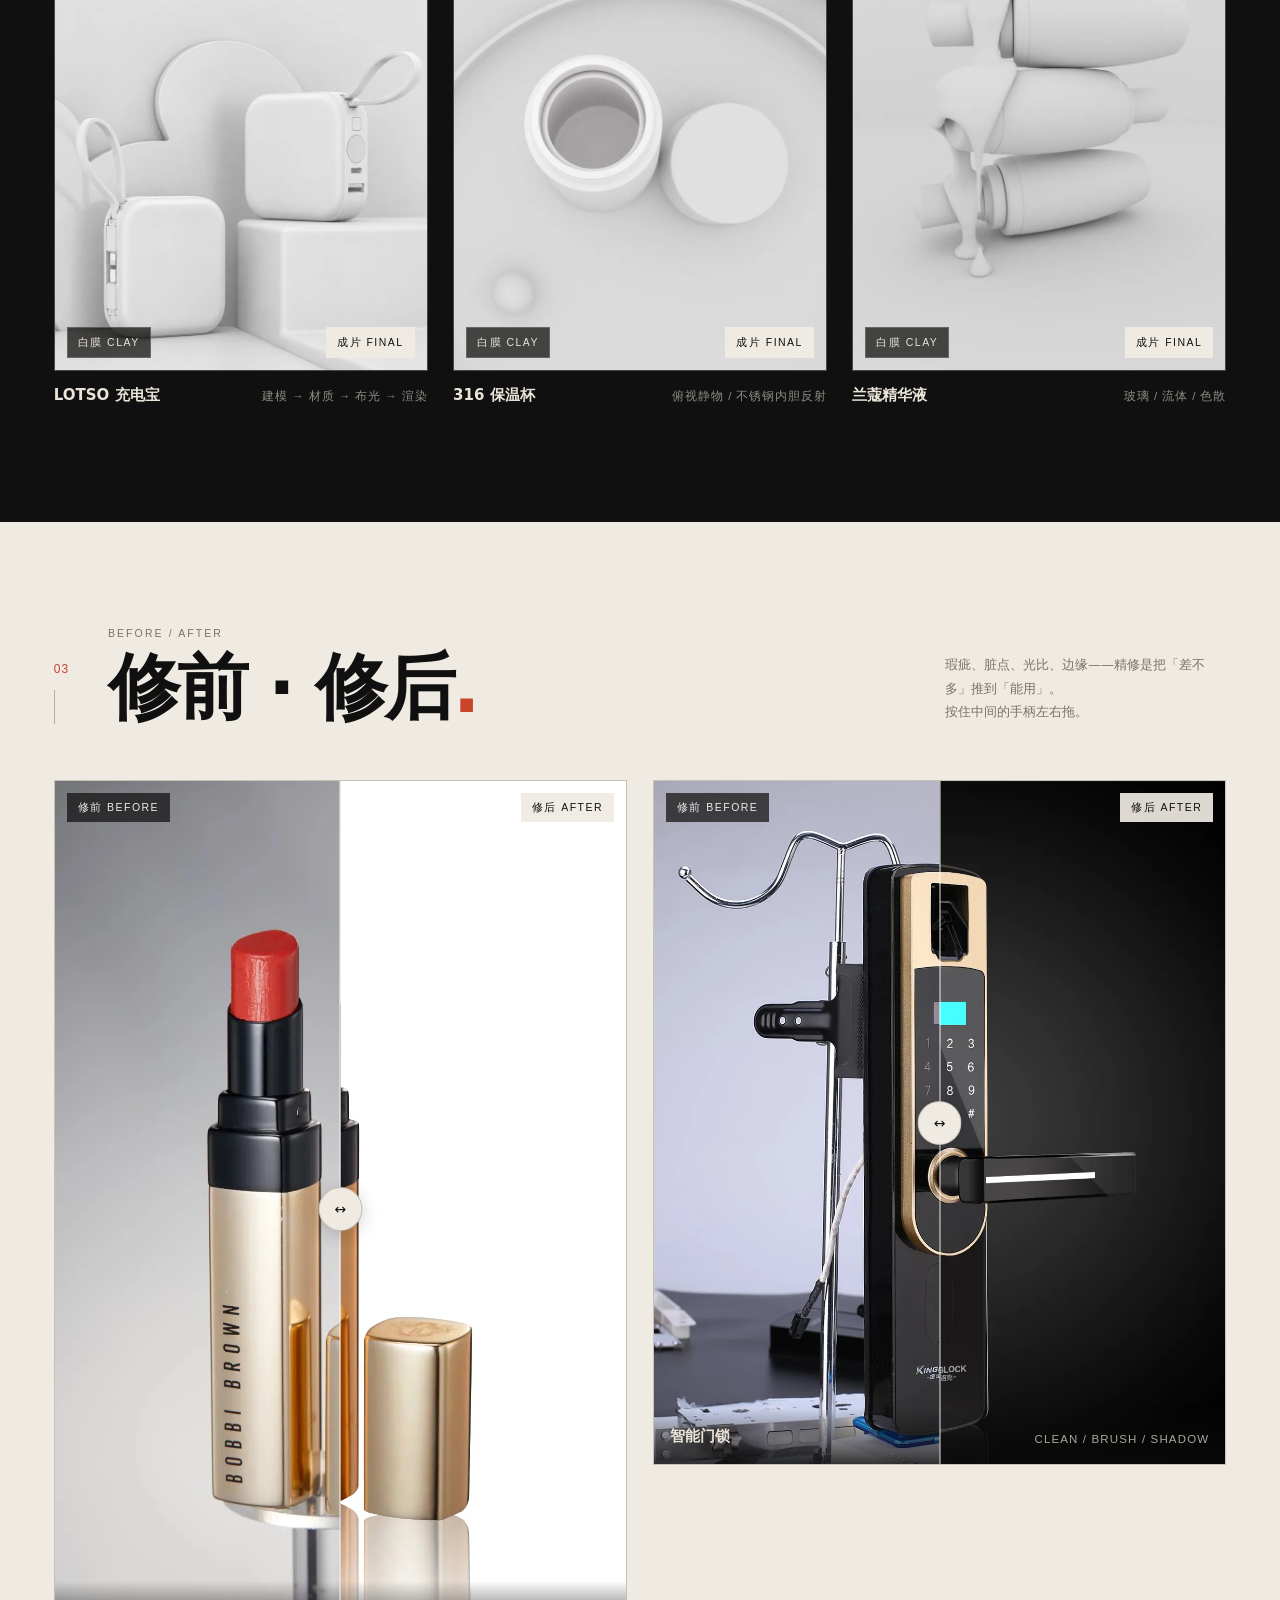
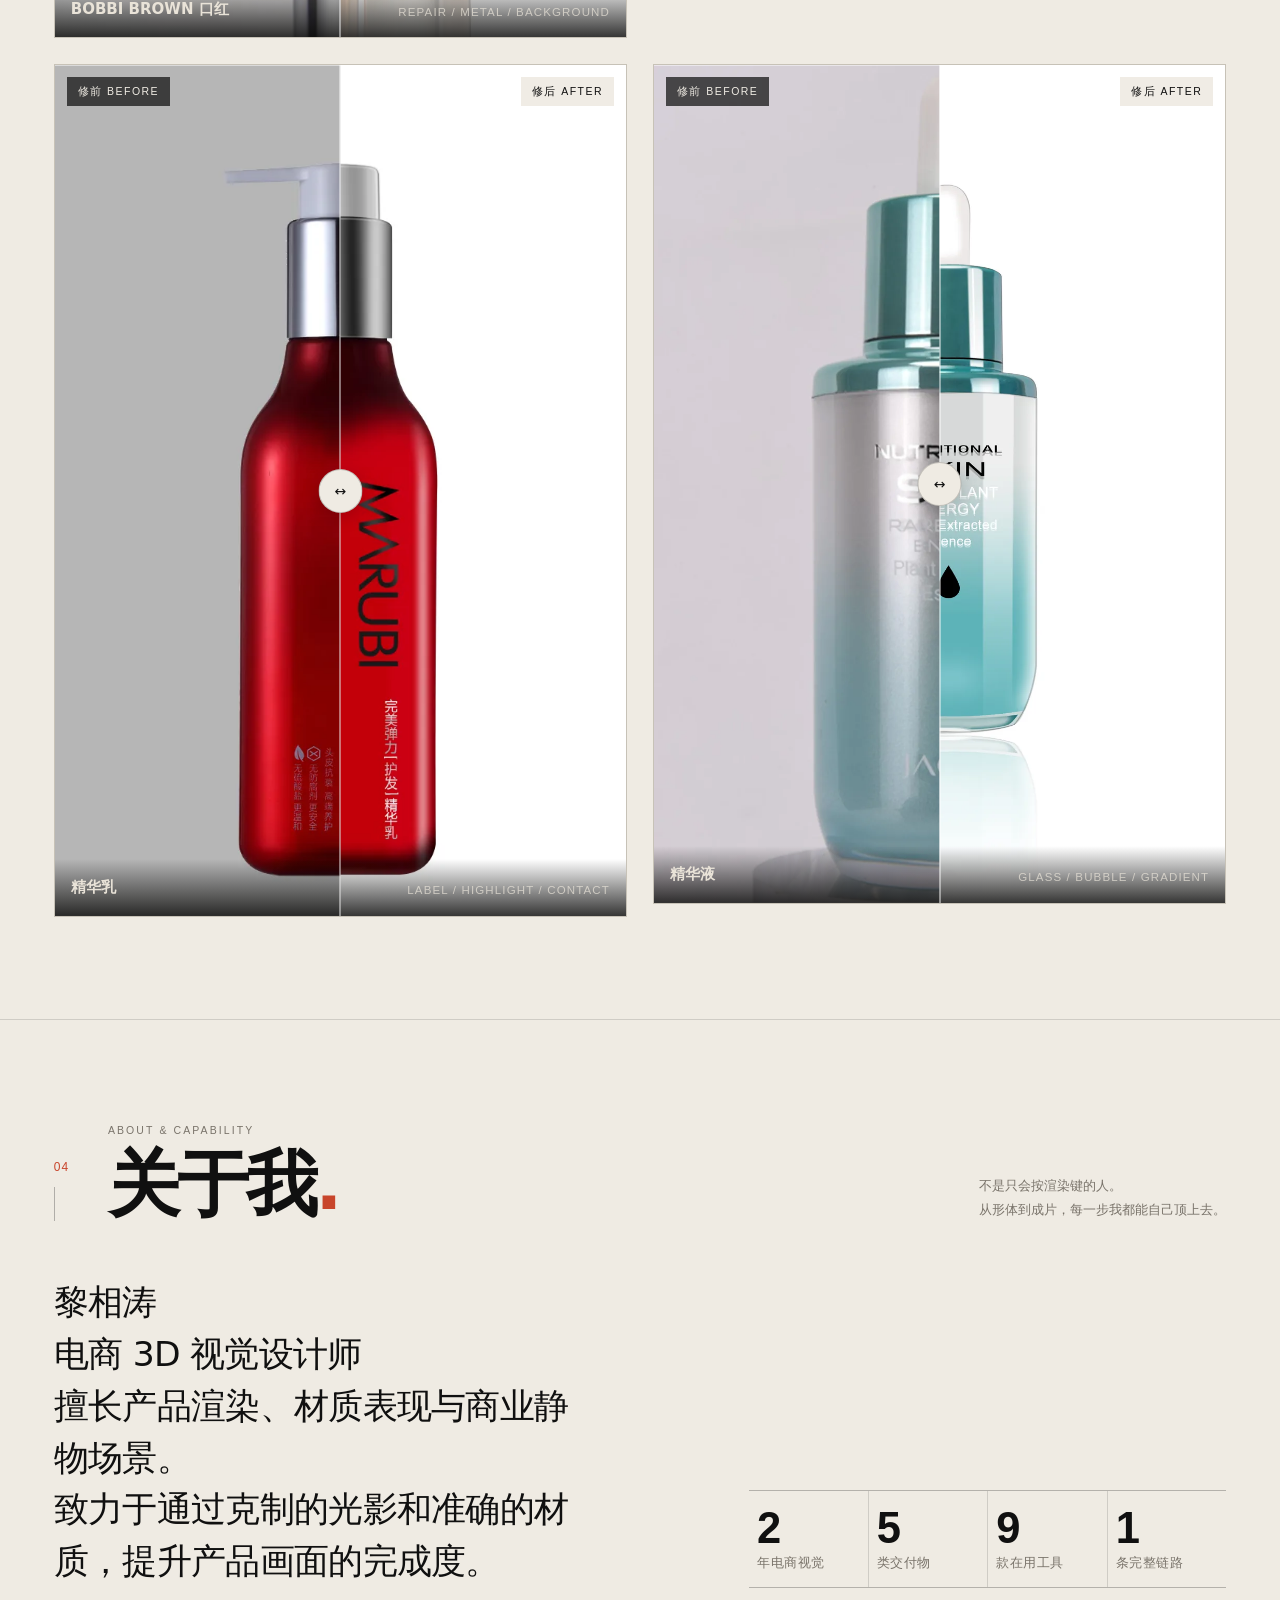
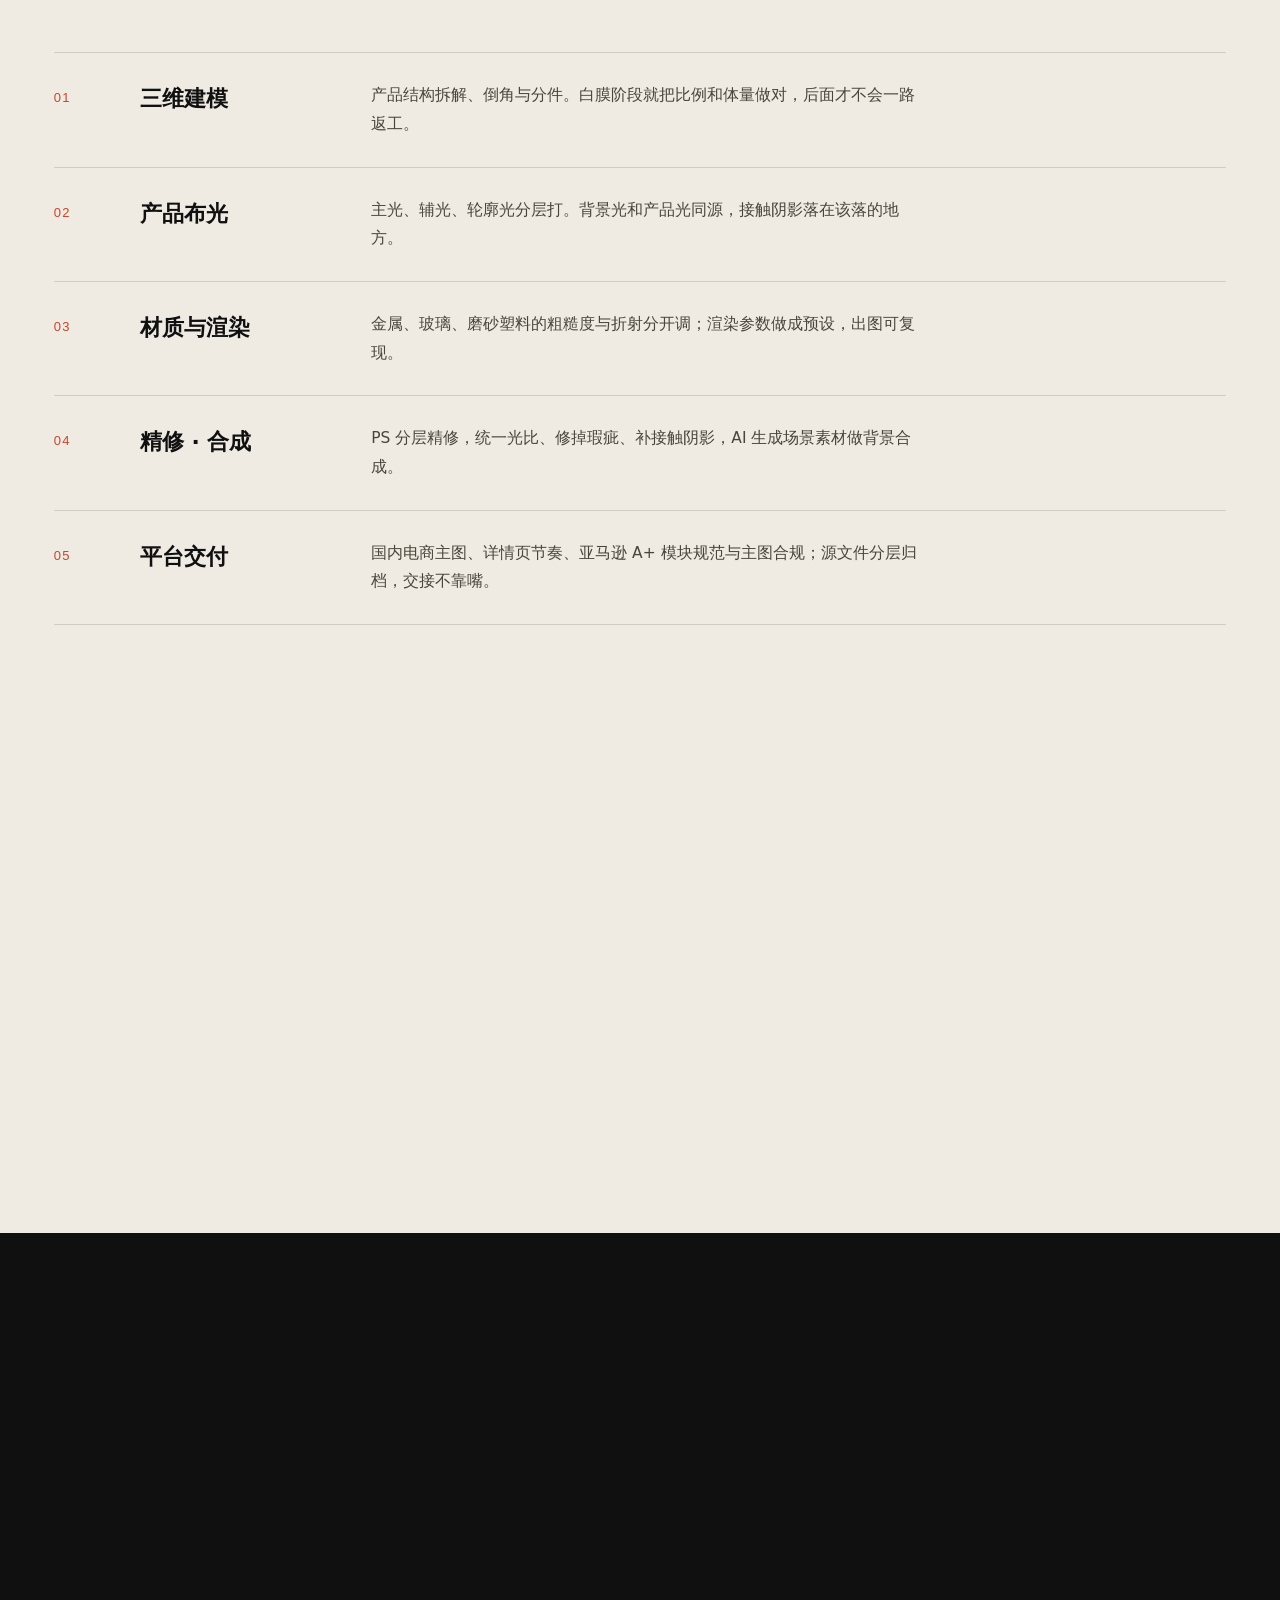
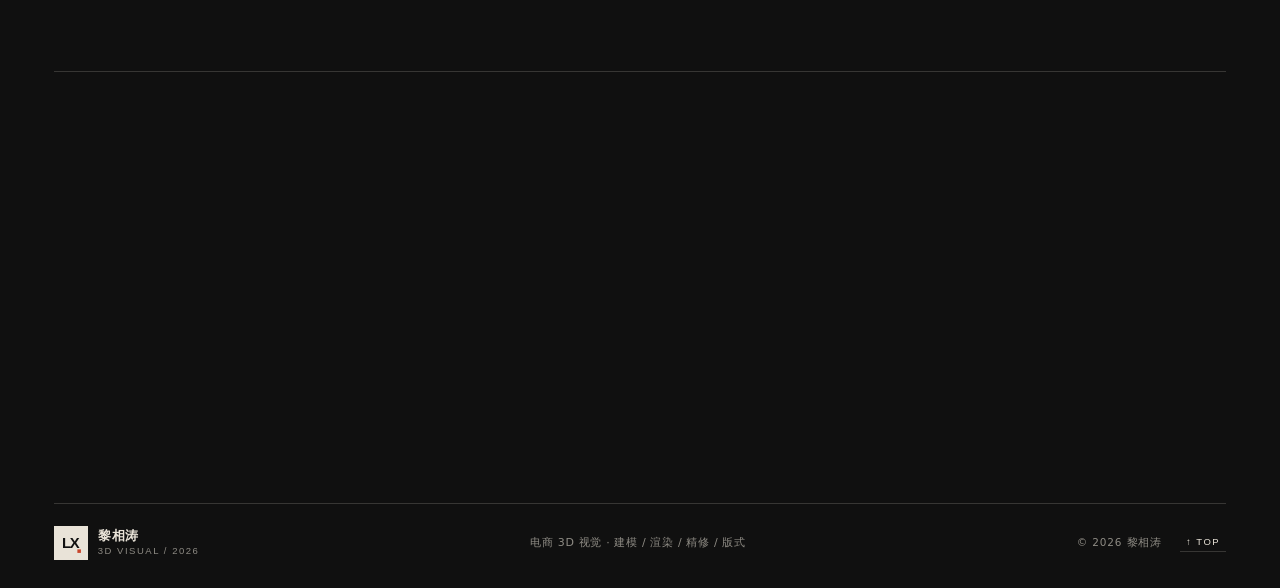
==== commit afadf401: "fix: lightbox retina clarity via pure CSS resolution media queries; disable JS dpr override; bump cs" ====
--- a/网站制作/index.html
+++ b/网站制作/index.html
@@ -11,7 +11,7 @@
 <meta property="og:type" content="website">
 <link rel="icon" href="data:image/svg+xml,%3Csvg xmlns='http://www.w3.org/2000/svg' viewBox='0 0 64 64'%3E%3Crect width='64' height='64' fill='%23101010'/%3E%3Ctext x='32' y='43' font-family='Arial,sans-serif' font-size='27' font-weight='bold' fill='%23EFEBE3' text-anchor='middle' letter-spacing='-2'%3ELX%3C/text%3E%3Crect x='45' y='45' width='7' height='7' fill='%23C8452B'/%3E%3C/svg%3E">
 <link rel="preload" as="image" href="assets/img/render-lancome.webp" fetchpriority="high">
-<link rel="stylesheet" href="assets/css/style.css?v=11">
+<link rel="stylesheet" href="assets/css/style.css?v=12">
 </head>
 <body>
 
@@ -402,6 +402,6 @@
 
 <noscript><p style="padding:32px;font-family:sans-serif">这个作品集需要开启 JavaScript 才能浏览作品，图片都在 assets/img 里可以直接打开。</p></noscript>
 
-<script src="assets/js/main.js?v=14"></script>
+<script src="assets/js/main.js?v=15"></script>
 </body>
 </html>
--- a/网站制作/assets/css/style.css
+++ b/网站制作/assets/css/style.css
@@ -616,6 +616,24 @@
 .lb.lb--tall .lb__fig{margin:0 auto}
 .lb.lb--tall .lb__fig img{max-height:none;max-width:min(86vw,820px);width:auto;height:auto}
 .resume-lb.lb--tall .lb__fig img{max-width:min(94vw,820px)}
+
+/* 高分屏适配：按设备像素密度把灯箱图缩到物理 1:1，避免放大发虚（纯 CSS，不依赖 JS） */
+@media (min-resolution:1.25dppx){
+  .lb.lb--tall .lb__fig img{max-width:632px}
+  .lb.lb--land .lb__fig img{max-width:819px}
+}
+@media (min-resolution:1.5dppx){
+  .lb.lb--tall .lb__fig img{max-width:527px}
+  .lb.lb--land .lb__fig img{max-width:683px}
+}
+@media (min-resolution:2dppx){
+  .lb.lb--tall .lb__fig img{max-width:400px}
+  .lb.lb--land .lb__fig img{max-width:512px}
+}
+@media (min-resolution:3dppx){
+  .lb.lb--tall .lb__fig img{max-width:264px}
+  .lb.lb--land .lb__fig img{max-width:342px}
+}
 .lb__nav{
   flex:none;width:42px;height:42px;border:1px solid rgba(233,227,216,.24);border-radius:50%;
   color:var(--paper);font-size:15px;display:flex;align-items:center;justify-content:center;
